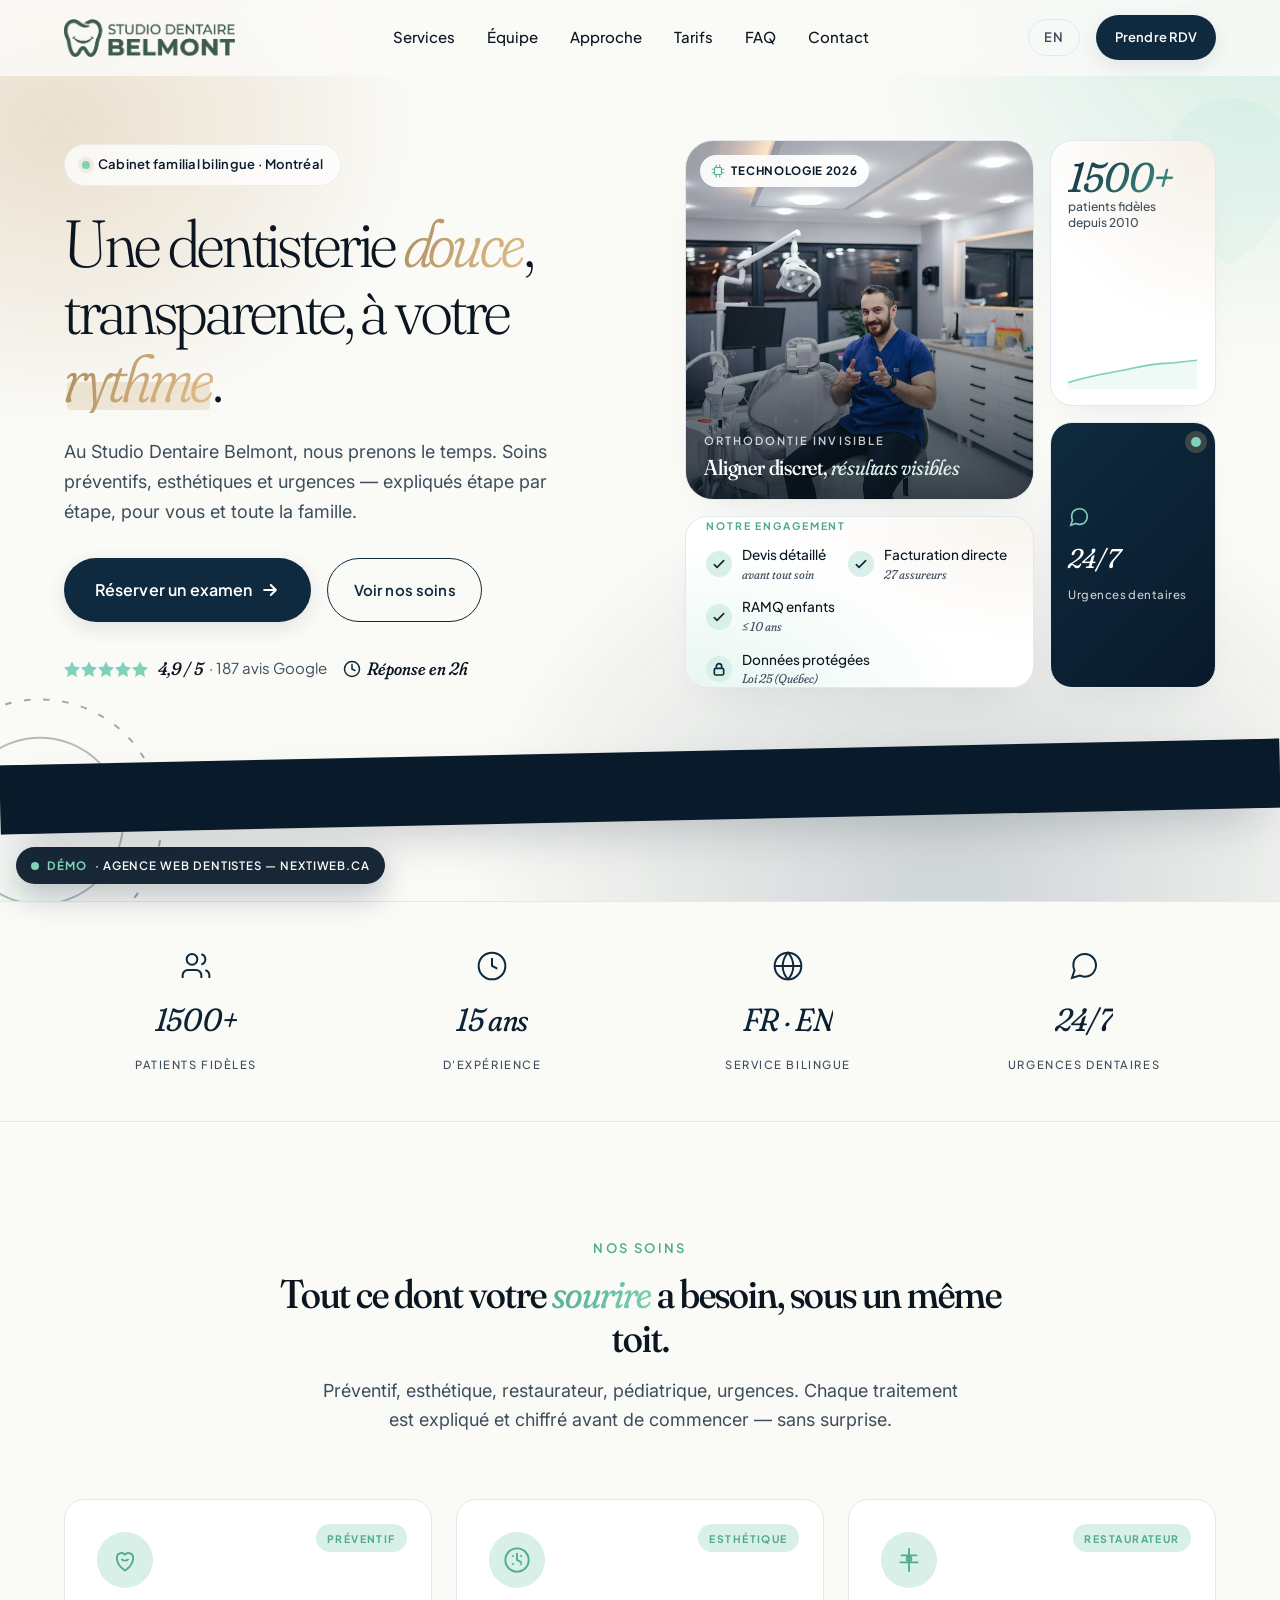
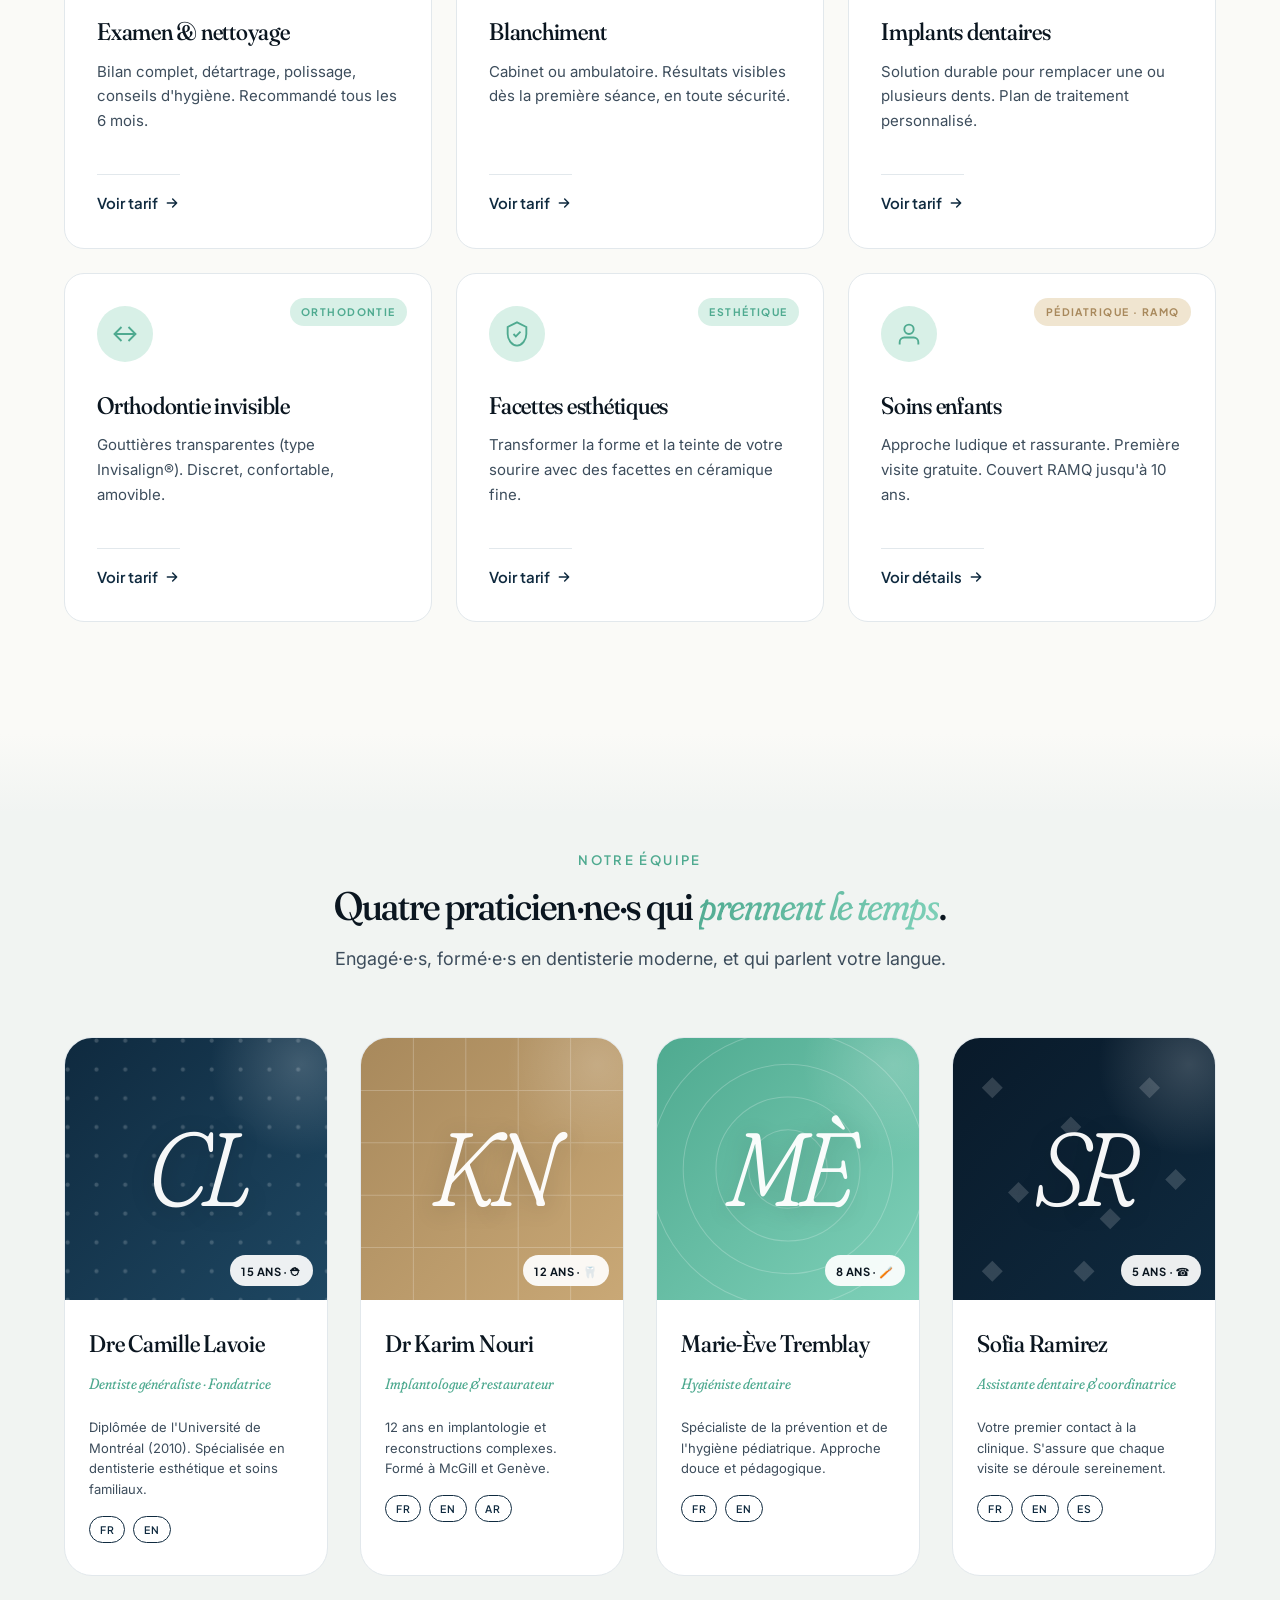
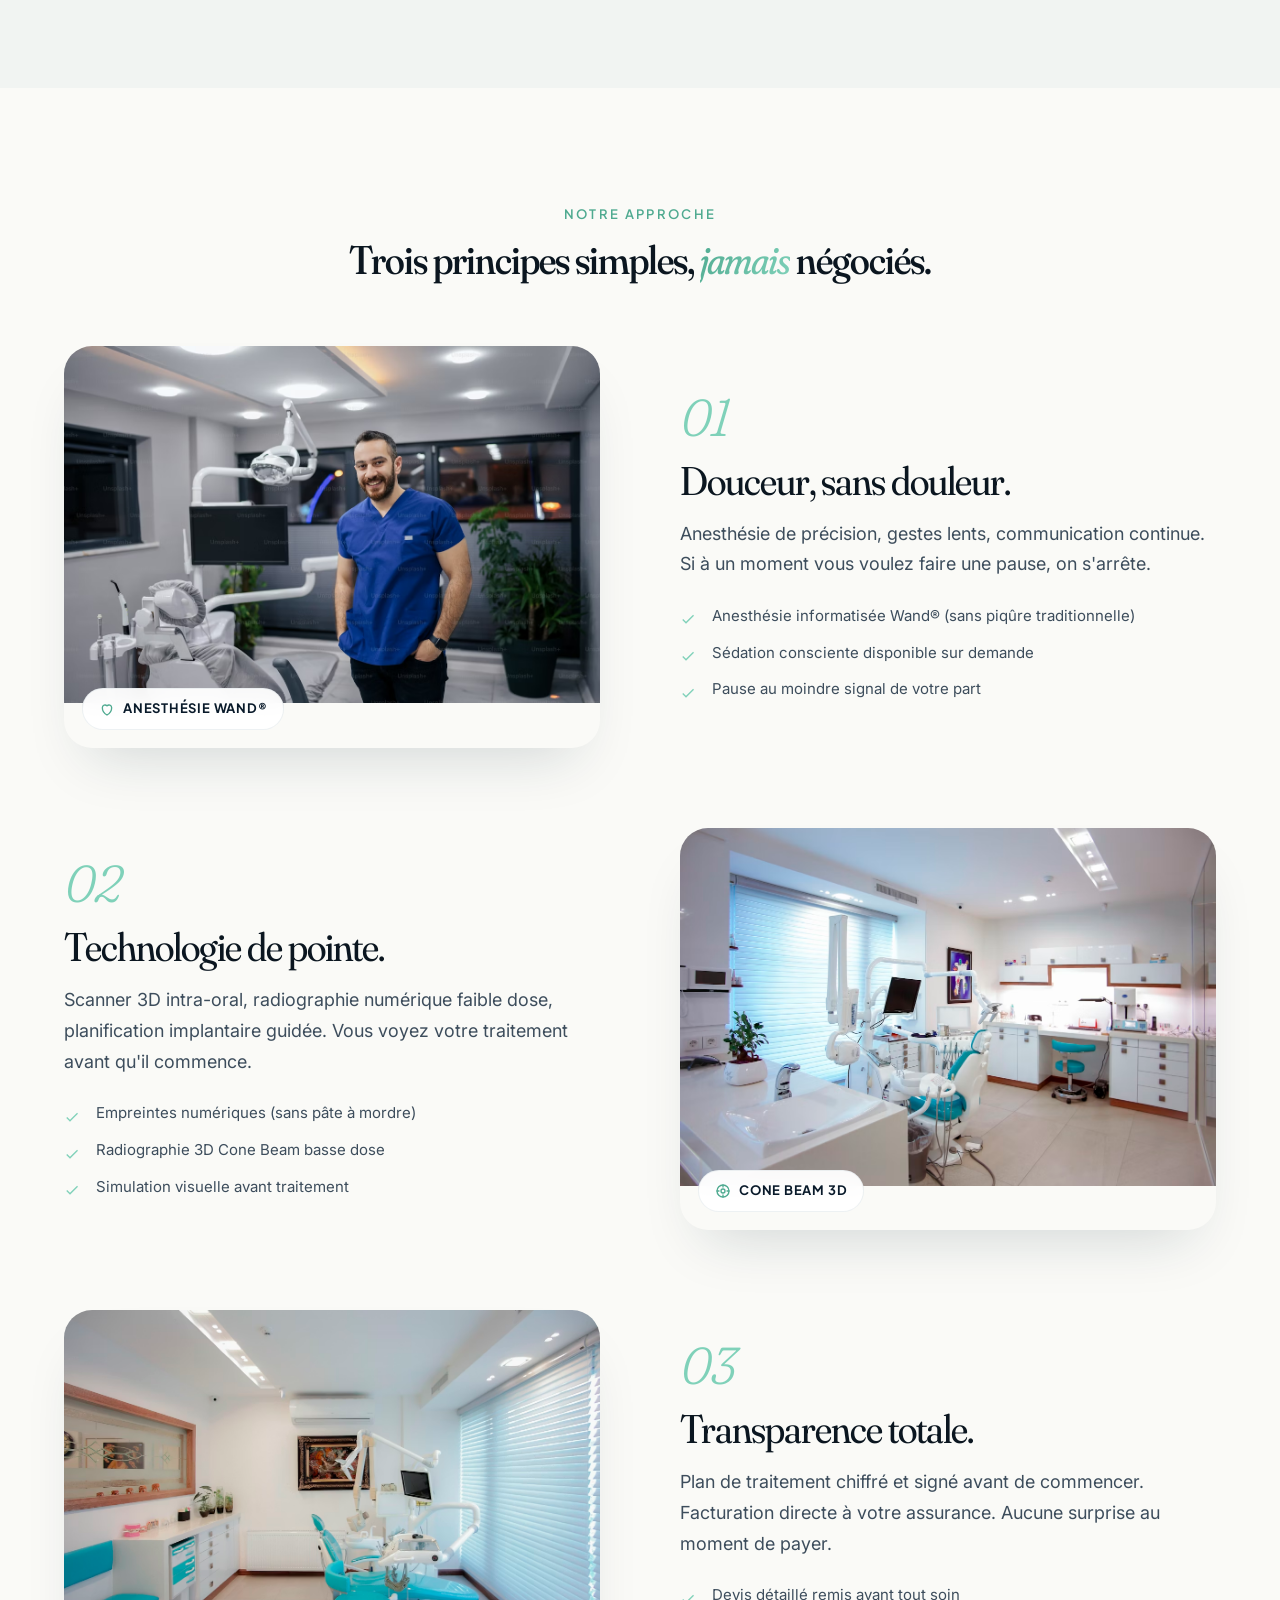
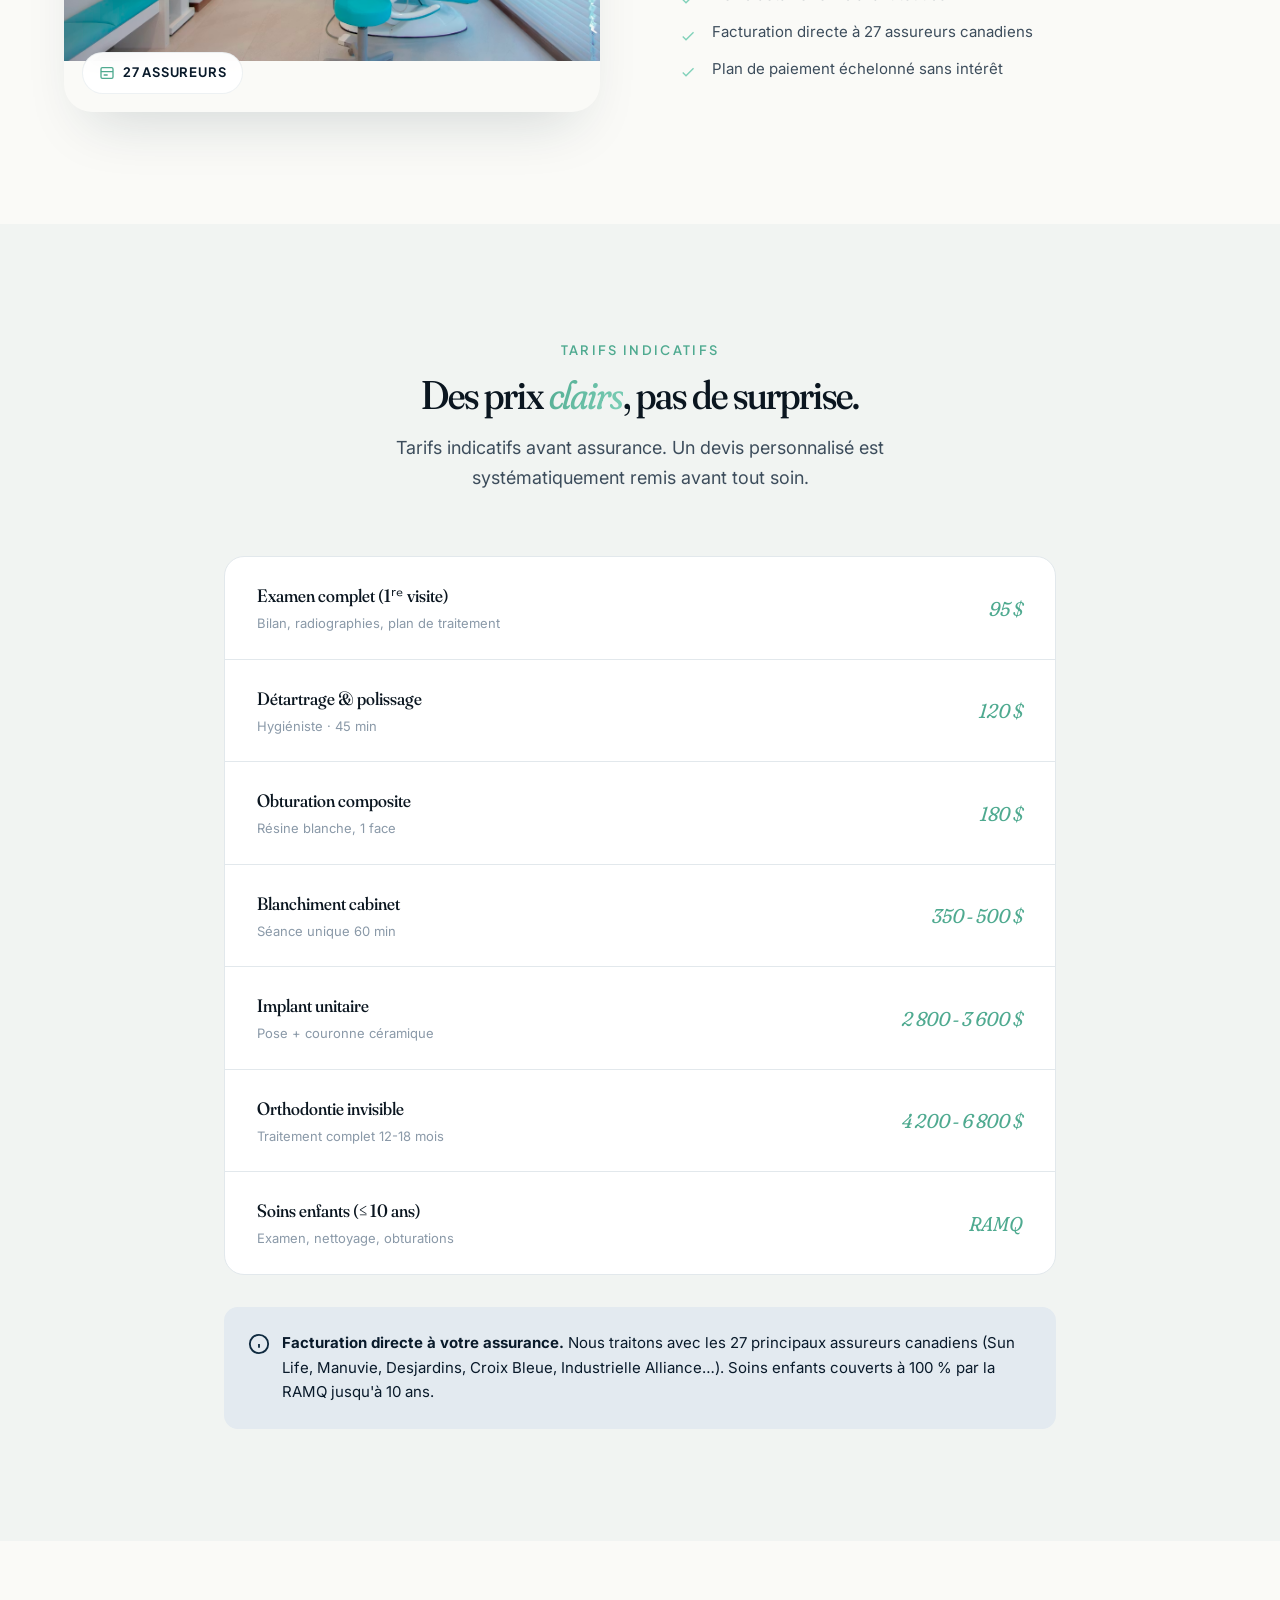
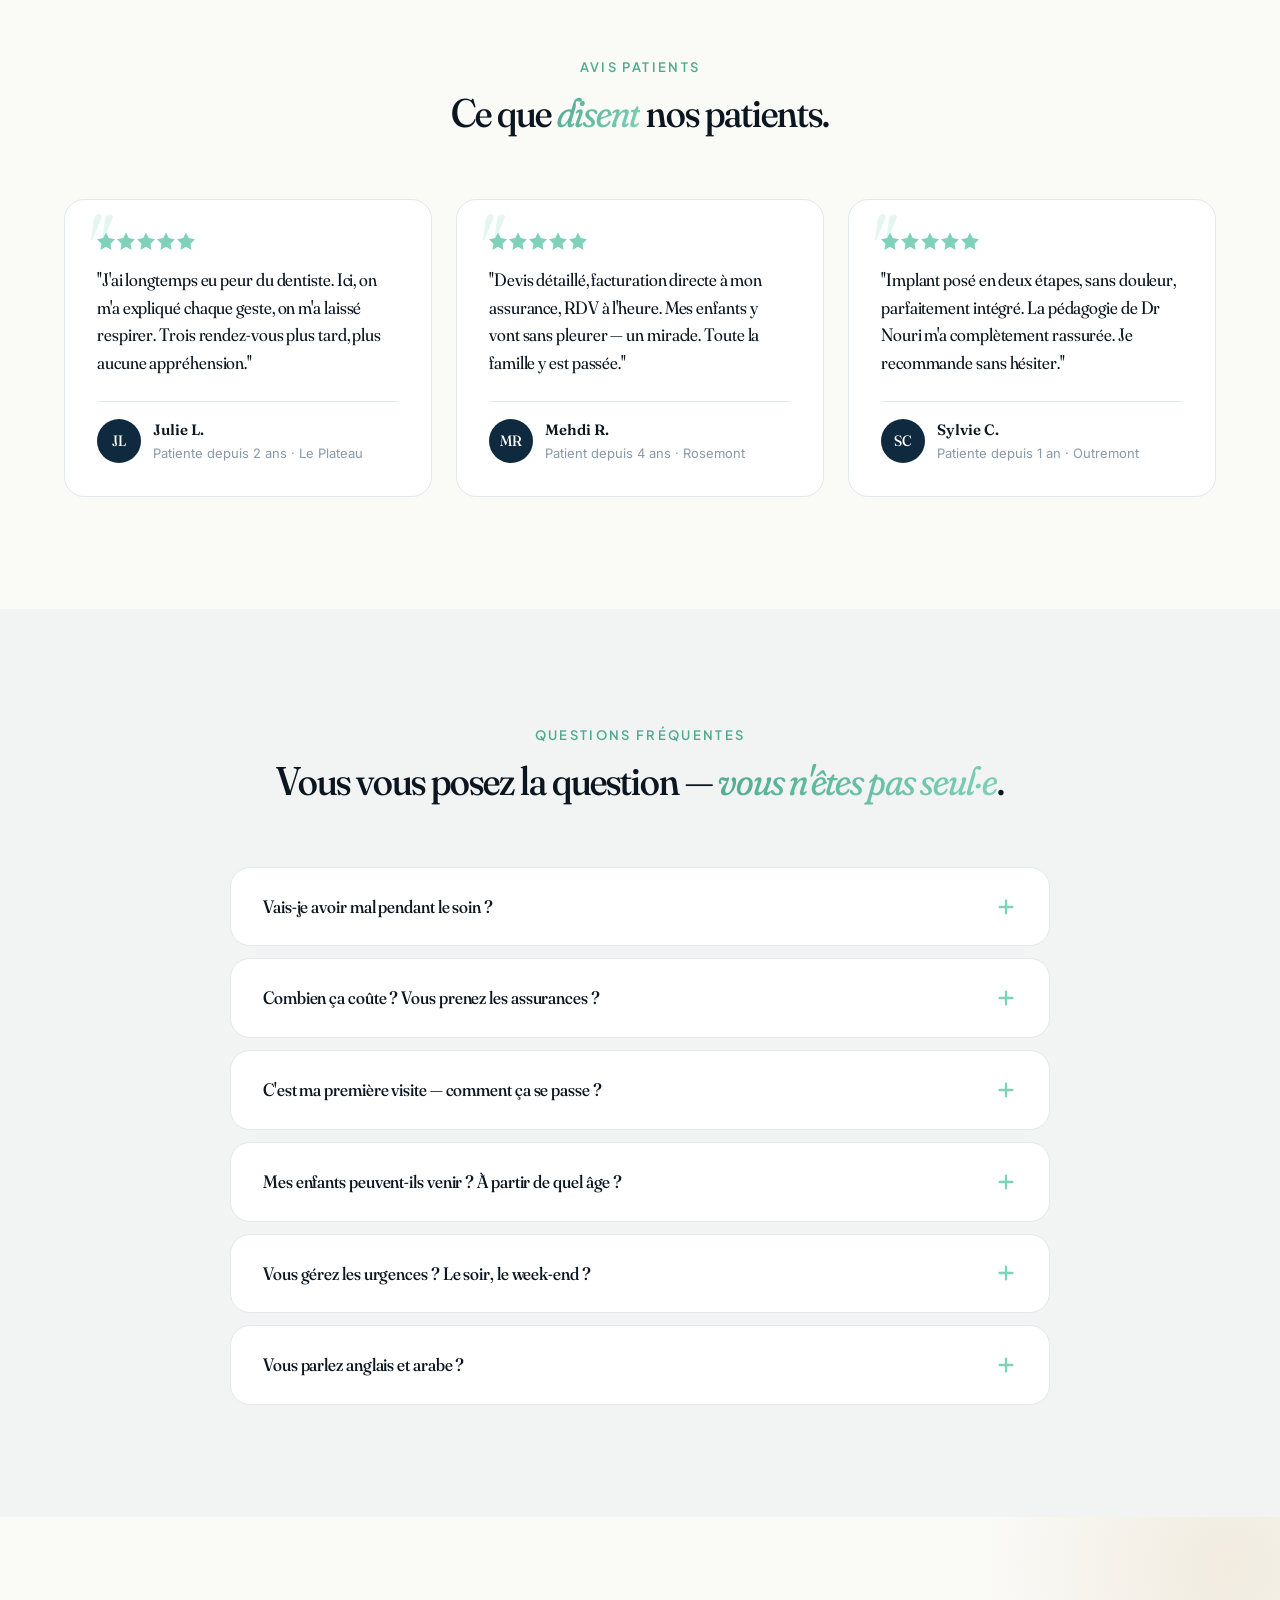
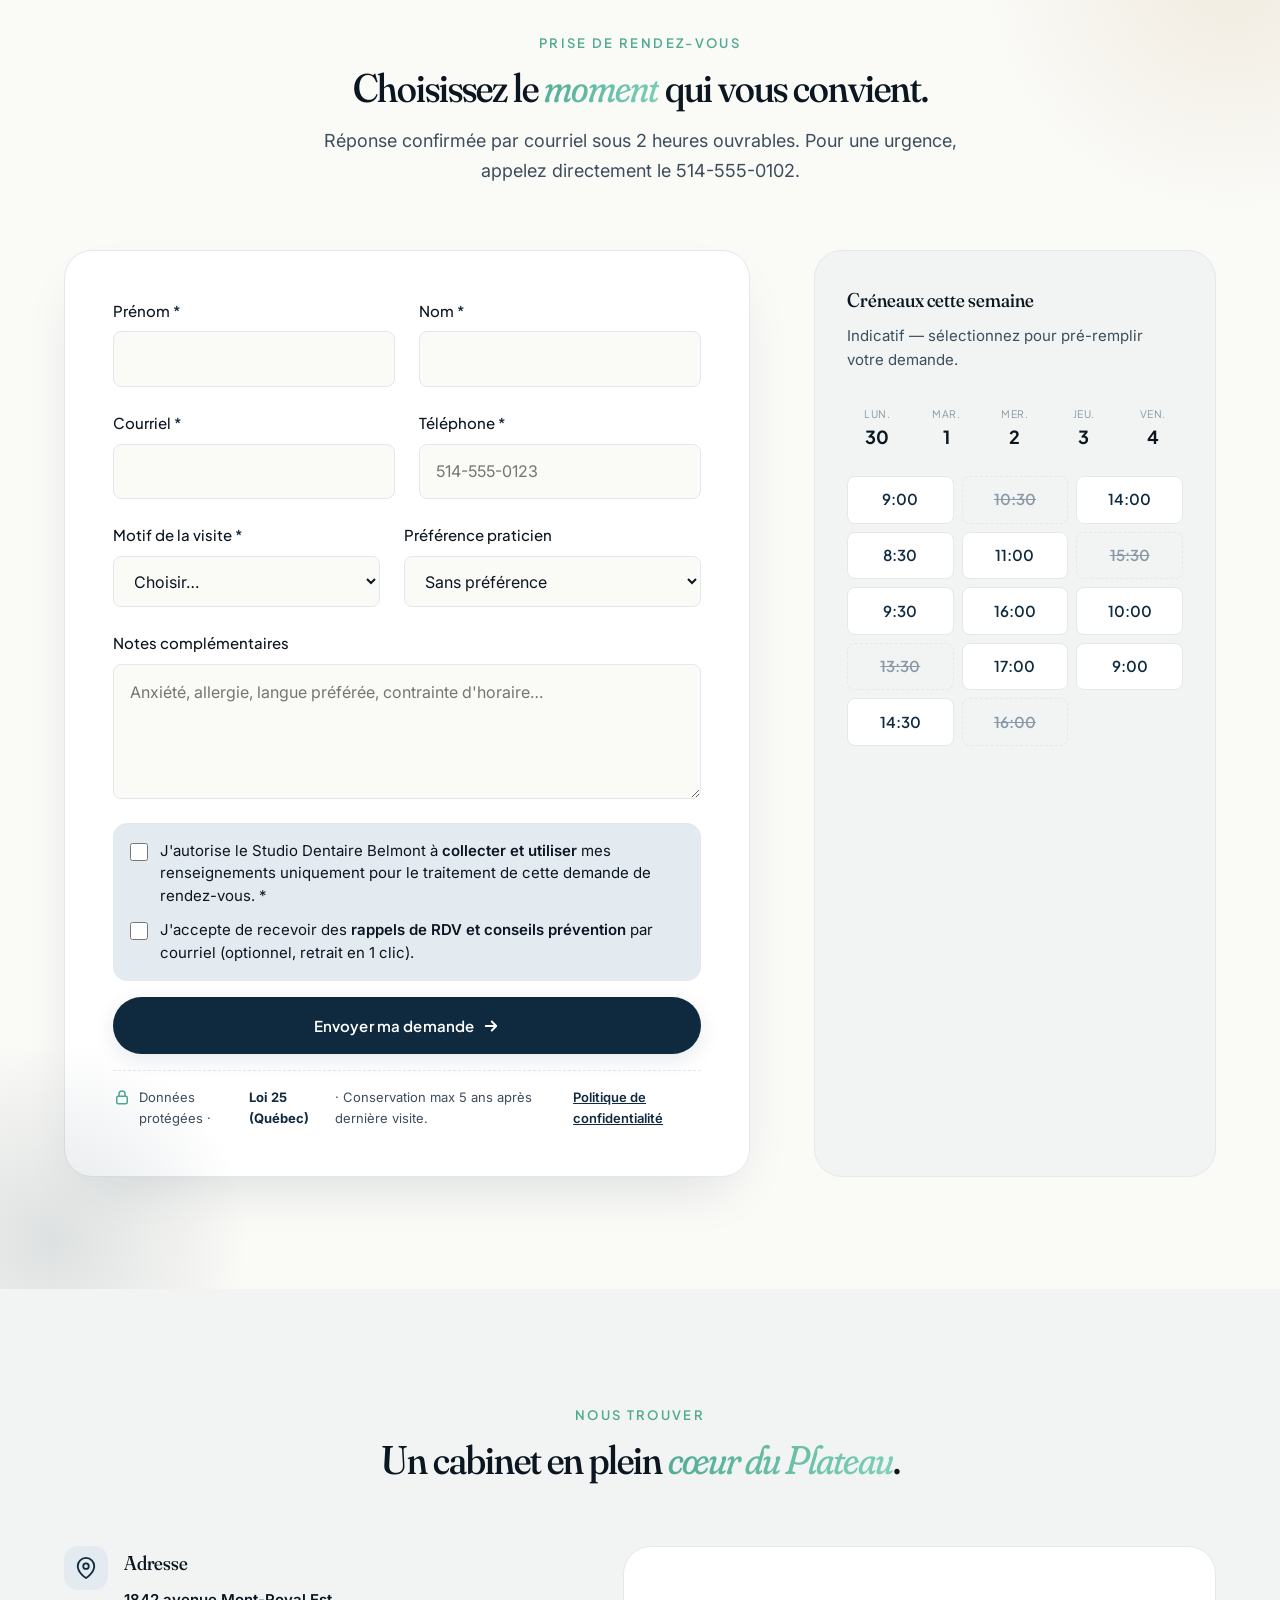
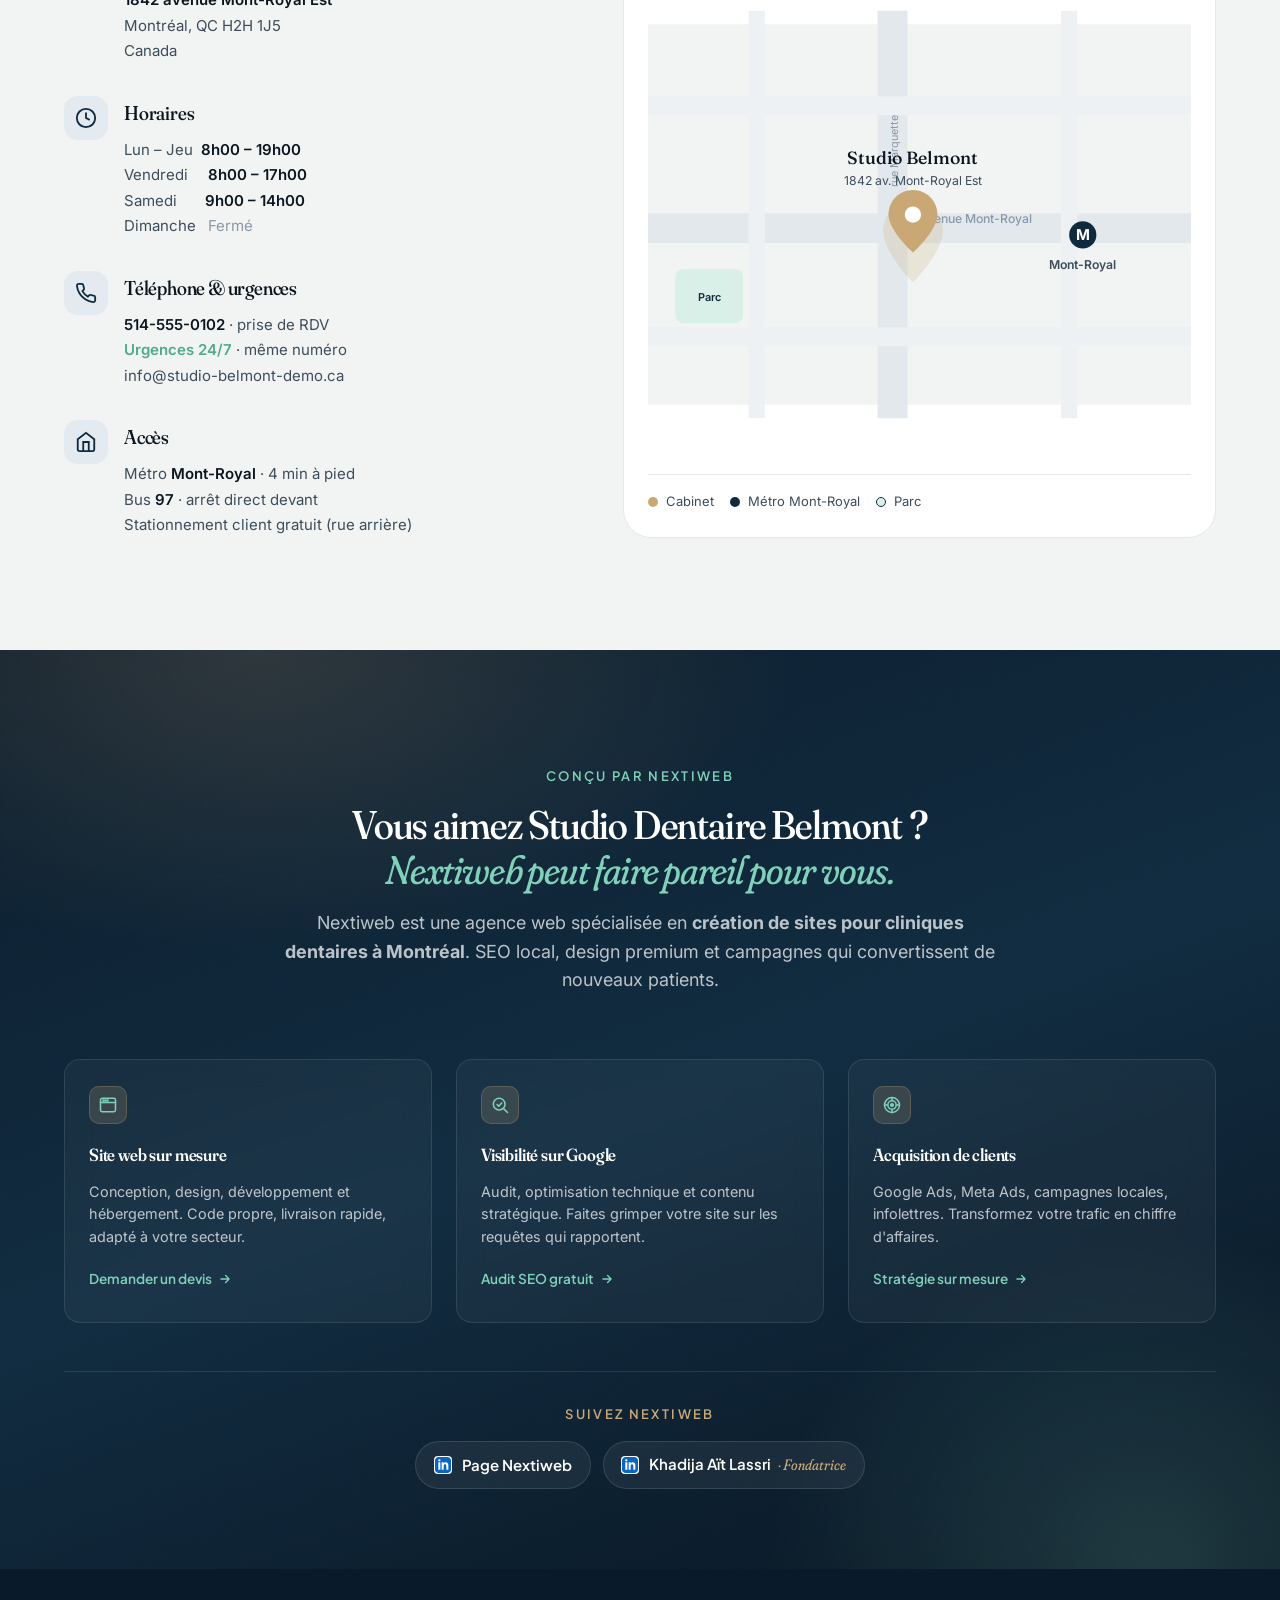
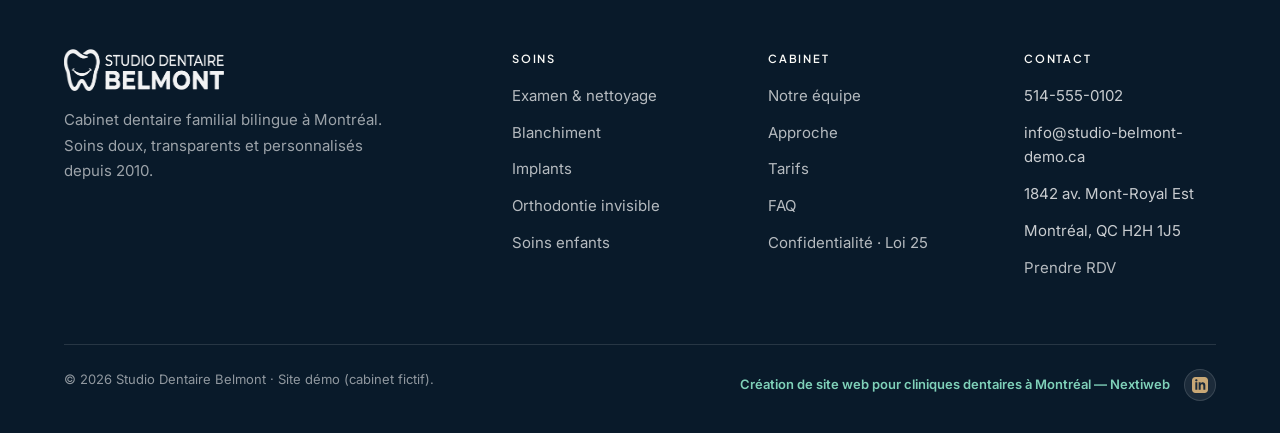
==== index.html @ a371ed95 "Perf + a11y : picture elements, href logo, width/height hero FR/EN - Toutes images AVIF converties e" ====
<!DOCTYPE html>
<html lang="fr-CA">
<head>
<meta charset="UTF-8">
<meta name="viewport" content="width=device-width, initial-scale=1.0">
<meta name="theme-color" content="#0F2A3F">
<title>Studio Dentaire Belmont — Démo Nextiweb · Agence web cliniques dentaires Montréal</title>
<meta name="description" content="Site démo conçu par Nextiweb, agence web spécialisée en création de sites pour cliniques dentaires à Montréal. Design premium, SEO local, prise de RDV en ligne.">
<meta name="keywords" content="dentiste Montréal, clinique dentaire bilingue, blanchiment dentaire, implants, orthodontie invisible, urgences dentaires, dentiste familial, cabinet dentaire Plateau">
<meta name="author" content="Studio Dentaire Belmont">
<meta name="robots" content="index, follow">

<!-- Hreflang -->
<link rel="alternate" hreflang="fr-CA" href="https://soins-services.nextiwebstudio.ca/">
<link rel="alternate" hreflang="en-CA" href="https://soins-services.nextiwebstudio.ca/index.en.html">
<link rel="alternate" hreflang="x-default" href="https://soins-services.nextiwebstudio.ca/">
<link rel="canonical" href="https://soins-services.nextiwebstudio.ca/">

<!-- Open Graph -->
<meta property="og:type" content="website">
<meta property="og:locale" content="fr_CA">
<meta property="og:locale:alternate" content="en_CA">
<meta property="og:site_name" content="Studio Dentaire Belmont">
<meta property="og:title" content="Studio Dentaire Belmont — Démo Nextiweb · Agence web cliniques dentaires Montréal">
<meta property="og:description" content="Site démo conçu par Nextiweb, agence web spécialisée en création de sites pour cliniques dentaires à Montréal. Design premium, SEO local, prise de RDV en ligne.">
<meta property="og:url" content="https://soins-services.nextiwebstudio.ca/">
<meta property="og:image" content="https://soins-services.nextiwebstudio.ca/images/optimized/demo-nextiweb-agence-web-cliniques-dentaires-montreal.jpg">
<meta property="og:image:width" content="1200">
<meta property="og:image:height" content="630">
<meta property="og:image:alt" content="Logo Studio Dentaire Belmont — Cabinet dentaire familial · Montréal">

<!-- Twitter -->
<meta name="twitter:card" content="summary_large_image">
<meta name="twitter:title" content="Studio Dentaire Belmont — Cabinet dentaire à Montréal">
<meta name="twitter:description" content="Soins dentaires doux, transparents, personnalisés. Bilingue FR/EN.">
<meta name="twitter:image" content="https://soins-services.nextiwebstudio.ca/images/optimized/demo-nextiweb-agence-web-cliniques-dentaires-montreal.jpg">

<!-- Favicons -->
<link rel="icon" href="favicon.ico" sizes="any">
<link rel="icon" href="images/optimized/logo-icon.png" type="image/png">
<link rel="apple-touch-icon" href="images/optimized/apple-touch-icon.png">

<!-- Fonts — chargement asynchrone (non render-blocking) + Fraunces allégé (axe SOFT retiré) -->
<link rel="preconnect" href="https://fonts.googleapis.com">
<link rel="preconnect" href="https://fonts.gstatic.com" crossorigin>
<link rel="preload" as="style" href="https://fonts.googleapis.com/css2?family=Fraunces:ital,opsz,wght@0,9..144,300..700;1,9..144,300..700&family=Inter:wght@400;500;600;700&family=Plus+Jakarta+Sans:wght@500;600;700&display=swap" onload="this.onload=null;this.rel='stylesheet'">
<noscript><link rel="stylesheet" href="https://fonts.googleapis.com/css2?family=Fraunces:ital,opsz,wght@0,9..144,300..700;1,9..144,300..700&family=Inter:wght@400;500;600;700&family=Plus+Jakarta+Sans:wght@500;600;700&display=swap"></noscript>

<!-- Preload hero -->
<link rel="preload" as="image" href="images/demo-nextiweb-site-clinique-dentaire-montreal-orthodontie.avif" type="image/avif" fetchpriority="high">

<link rel="stylesheet" href="css/styles.css?v=2026clinical">

<!-- Schema.org Dentist -->
<script type="application/ld+json">
{
  "@context": "https://schema.org",
  "@type": "Dentist",
  "@id": "https://soins-services.nextiwebstudio.ca/#dentist",
  "name": "Studio Dentaire Belmont",
  "alternateName": "Belmont Dental Studio",
  "description": "Cabinet dentaire familial bilingue à Montréal. Soins doux, transparents et personnalisés.",
  "url": "https://soins-services.nextiwebstudio.ca/",
  "logo": "https://soins-services.nextiwebstudio.ca/images/optimized/logo-square.png",
  "image": "https://soins-services.nextiwebstudio.ca/images/optimized/demo-nextiweb-agence-web-cliniques-dentaires-montreal.jpg",
  "telephone": "+1-514-555-0102",
  "email": "info@studio-belmont-demo.ca",
  "priceRange": "$$",
  "address": {
    "@type": "PostalAddress",
    "streetAddress": "1842 avenue Mont-Royal Est",
    "addressLocality": "Montréal",
    "addressRegion": "QC",
    "postalCode": "H2H 1J5",
    "addressCountry": "CA"
  },
  "geo": {
    "@type": "GeoCoordinates",
    "latitude": 45.5380,
    "longitude": -73.5742
  },
  "openingHoursSpecification": [
    { "@type": "OpeningHoursSpecification", "dayOfWeek": ["Monday","Tuesday","Wednesday","Thursday"], "opens": "08:00", "closes": "19:00" },
    { "@type": "OpeningHoursSpecification", "dayOfWeek": "Friday", "opens": "08:00", "closes": "17:00" },
    { "@type": "OpeningHoursSpecification", "dayOfWeek": "Saturday", "opens": "09:00", "closes": "14:00" }
  ],
  "availableLanguage": ["French", "English", "Arabic", "Spanish"],
  "medicalSpecialty": ["GeneralDentistry", "CosmeticDentistry", "PediatricDentistry", "Orthodontic"],
  "areaServed": { "@type": "City", "name": "Montréal" },
  "aggregateRating": {
    "@type": "AggregateRating",
    "ratingValue": "4.9",
    "reviewCount": "187"
  },
  "creator": {
    "@type": "ProfessionalService",
    "name": "NEXTIWEB",
    "description": "Agence web spécialisée en création de sites pour cliniques dentaires à Montréal — SEO local, design premium, prise de RDV en ligne.",
    "url": "https://nextiweb.ca/cliniques-dentaires.html"
  }
}
</script>
</head>

<body>

<a class="skip-link" href="#main">Aller au contenu</a>

<!-- ============ HEADER ============ -->
<header class="header" id="site-header">
  <div class="container header__inner">
    <a class="header__brand" href="/" aria-label="Accueil — Studio Dentaire Belmont">
      <img src="images/optimized/logo-horizontal.png" alt="Studio Dentaire Belmont — Site démo Nextiweb, agence web pour cliniques dentaires à Montréal" width="200" height="55">
    </a>

    <nav class="header__nav" aria-label="Navigation principale">
      <a href="#services">Services</a>
      <a href="#equipe">Équipe</a>
      <a href="#approche">Approche</a>
      <a href="#tarifs">Tarifs</a>
      <a href="#faq">FAQ</a>
      <a href="#contact">Contact</a>
    </nav>

    <div class="header__actions">
      <a class="lang-switch" href="index.en.html" hreflang="en" aria-label="Switch to English">EN</a>
      <a class="btn btn--primary" href="#rdv">Prendre RDV</a>
      <button class="header__menu-btn" id="menu-btn" aria-label="Ouvrir le menu" aria-expanded="false" aria-controls="mobile-nav">
        <span></span><span></span><span></span>
      </button>
    </div>
  </div>

  <nav class="mobile-nav" id="mobile-nav" aria-label="Menu mobile">
    <a href="#services">Services</a>
    <a href="#equipe">Équipe</a>
    <a href="#approche">Approche</a>
    <a href="#tarifs">Tarifs</a>
    <a href="#faq">FAQ</a>
    <a href="#contact">Contact</a>
    <a href="#rdv" class="btn btn--primary" style="margin-top:1rem;justify-content:center;">Prendre RDV</a>
  </nav>
</header>

<main id="main">

<!-- ============ HERO (v2 — bento 2026) ============ -->
<section class="hero hero--v2" aria-label="Présentation">
  <div class="hero__bg" aria-hidden="true">
    <div class="hero__mesh"></div>
    <svg class="hero__deco hero__deco--1" viewBox="0 0 100 100" fill="none">
      <path d="M50 12 C30 12 18 28 22 50 C25 65 35 78 50 88 C65 78 75 65 78 50 C82 28 70 12 50 12 Z" fill="currentColor" opacity="0.08"/>
    </svg>
    <svg class="hero__deco hero__deco--2" viewBox="0 0 100 100" fill="none">
      <circle cx="50" cy="50" r="38" stroke="currentColor" stroke-width="0.6" stroke-dasharray="2 4" opacity="0.4"/>
      <circle cx="50" cy="50" r="26" stroke="currentColor" stroke-width="0.6" opacity="0.3"/>
    </svg>
  </div>

  <div class="container hero__inner">
    <div class="hero__copy">
      <span class="hero__badge">
        <span class="hero__badge-dot"></span>
        Cabinet familial bilingue · Montréal
      </span>
      <h1 class="hero__title">
        Une dentisterie <span class="accent">douce</span>,<br>
        transparente, à votre&nbsp;<span class="accent accent--underline">rythme</span>.
      </h1>
      <p class="hero__subtitle">
        Au Studio Dentaire Belmont, nous prenons le temps.
        Soins préventifs, esthétiques et urgences&nbsp;— expliqués étape par étape, pour vous et toute la famille.
      </p>
      <div class="hero__ctas">
        <a class="btn btn--primary btn--lg" href="#rdv">
          Réserver un examen
          <svg viewBox="0 0 24 24" fill="none" stroke="currentColor" stroke-width="2.5"><path d="M5 12h14M13 6l6 6-6 6" stroke-linecap="round" stroke-linejoin="round"/></svg>
        </a>
        <a class="btn btn--ghost" href="#services">Voir nos soins</a>
      </div>

      <div class="hero__quick">
        <div class="quick">
          <div class="quick__stars" aria-label="4,9 sur 5">
            <svg viewBox="0 0 24 24" fill="currentColor"><path d="M12 .587l3.668 7.568L24 9.75l-6 5.851 1.416 8.264L12 19.771l-7.416 4.094L6 15.601 0 9.75l8.332-1.595z"/></svg>
            <svg viewBox="0 0 24 24" fill="currentColor"><path d="M12 .587l3.668 7.568L24 9.75l-6 5.851 1.416 8.264L12 19.771l-7.416 4.094L6 15.601 0 9.75l8.332-1.595z"/></svg>
            <svg viewBox="0 0 24 24" fill="currentColor"><path d="M12 .587l3.668 7.568L24 9.75l-6 5.851 1.416 8.264L12 19.771l-7.416 4.094L6 15.601 0 9.75l8.332-1.595z"/></svg>
            <svg viewBox="0 0 24 24" fill="currentColor"><path d="M12 .587l3.668 7.568L24 9.75l-6 5.851 1.416 8.264L12 19.771l-7.416 4.094L6 15.601 0 9.75l8.332-1.595z"/></svg>
            <svg viewBox="0 0 24 24" fill="currentColor"><path d="M12 .587l3.668 7.568L24 9.75l-6 5.851 1.416 8.264L12 19.771l-7.416 4.094L6 15.601 0 9.75l8.332-1.595z"/></svg>
          </div>
          <strong>4,9 / 5</strong>
          <span>· 187 avis Google</span>
        </div>
        <div class="quick quick--alt">
          <svg viewBox="0 0 24 24" fill="none" stroke="currentColor" stroke-width="2"><circle cx="12" cy="12" r="10"/><path d="M12 6v6l4 2" stroke-linecap="round"/></svg>
          <strong>Réponse en 2h</strong>
        </div>
      </div>
    </div>

    <div class="hero__bento" aria-hidden="false">
      <!-- Carte principale : macro Invisalign -->
      <div class="bento bento--main">
        <picture>
          <source srcset="images/demo-nextiweb-site-clinique-dentaire-montreal-orthodontie.avif" type="image/avif">
          <img src="images/optimized/outil.jpg"
               alt="Orthodontie invisible clinique dentaire Montréal — démo site web par Nextiweb, agence web pour dentistes"
               loading="eager" fetchpriority="high"
               width="800" height="800">
        </picture>
        <div class="bento__shade"></div>
        <div class="bento__chip">
          <svg viewBox="0 0 24 24" fill="none" stroke="currentColor" stroke-width="2" stroke-linecap="round" stroke-linejoin="round"><rect x="6" y="6" width="12" height="12" rx="1.5"/><path d="M9 2v2M15 2v2M9 20v2M15 20v2M2 9h2M2 15h2M20 9h2M20 15h2"/></svg>
          Technologie 2026
        </div>
        <div class="bento__caption">
          <span class="bento__caption-eyebrow">Orthodontie invisible</span>
          <span class="bento__caption-title">Aligner discret, <em>résultats visibles</em></span>
        </div>
      </div>

      <!-- Carte stat -->
      <div class="bento bento--stat">
        <span class="bento__num" data-count="1500">1500+</span>
        <span class="bento__label">patients fidèles<br>depuis 2010</span>
        <svg class="bento__spark" viewBox="0 0 100 40" fill="none" preserveAspectRatio="none">
          <path d="M0 32 Q15 25 25 22 T50 14 T75 8 T100 4" stroke="currentColor" stroke-width="2" stroke-linecap="round" fill="none"/>
          <path d="M0 32 Q15 25 25 22 T50 14 T75 8 T100 4 L100 40 L0 40 Z" fill="currentColor" opacity="0.12"/>
        </svg>
      </div>

      <!-- Carte glass urgence -->
      <div class="bento bento--glass">
        <div class="bento__pulse" aria-hidden="true"></div>
        <svg viewBox="0 0 24 24" fill="none" stroke="currentColor" stroke-width="1.8"><path d="M21 11.5a8.38 8.38 0 0 1-.9 3.8 8.5 8.5 0 0 1-7.6 4.7 8.38 8.38 0 0 1-3.8-.9L3 21l1.9-5.7a8.38 8.38 0 0 1-.9-3.8 8.5 8.5 0 0 1 4.7-7.6 8.38 8.38 0 0 1 3.8-.9h.5a8.48 8.48 0 0 1 8 8v.5z"/></svg>
        <strong>24/7</strong>
        <span>Urgences dentaires</span>
      </div>

      <!-- Carte promesse — 3 engagements clés -->
      <div class="bento bento--mini bento--promise">
        <span class="promise__eyebrow">Notre engagement</span>
        <ul class="promise-list">
          <li class="promise-item">
            <svg viewBox="0 0 24 24" fill="none" stroke="currentColor" stroke-width="2.5" aria-hidden="true"><path d="M5 13l4 4L19 7" stroke-linecap="round" stroke-linejoin="round"/></svg>
            <span>Devis détaillé <em>avant tout soin</em></span>
          </li>
          <li class="promise-item">
            <svg viewBox="0 0 24 24" fill="none" stroke="currentColor" stroke-width="2.5" aria-hidden="true"><path d="M5 13l4 4L19 7" stroke-linecap="round" stroke-linejoin="round"/></svg>
            <span>Facturation directe <em>27 assureurs</em></span>
          </li>
          <li class="promise-item">
            <svg viewBox="0 0 24 24" fill="none" stroke="currentColor" stroke-width="2.5" aria-hidden="true"><path d="M5 13l4 4L19 7" stroke-linecap="round" stroke-linejoin="round"/></svg>
            <span>RAMQ enfants <em>≤ 10 ans</em></span>
          </li>
          <li class="promise-item">
            <svg viewBox="0 0 24 24" fill="none" stroke="currentColor" stroke-width="2.5" aria-hidden="true"><rect x="5" y="11" width="14" height="10" rx="2"/><path d="M8 11V8a4 4 0 0 1 8 0v3"/></svg>
            <span>Données protégées <em>Loi 25 (Québec)</em></span>
          </li>
        </ul>
      </div>
    </div>
  </div>

  <!-- Marquee de valeurs en bas du hero -->
  <div class="hero__marquee" aria-hidden="true">
    <div class="marquee__track">
      <span>Sans douleur</span><span class="marquee__dot">●</span>
      <span>Devis avant soin</span><span class="marquee__dot">●</span>
      <span>Scanner 3D Cone Beam</span><span class="marquee__dot">●</span>
      <span>Anesthésie Wand®</span><span class="marquee__dot">●</span>
      <span>Facturation directe</span><span class="marquee__dot">●</span>
      <span>RAMQ enfants ≤ 10 ans</span><span class="marquee__dot">●</span>
      <span>Bilingue FR · EN · AR · ES</span><span class="marquee__dot">●</span>
      <!-- duplication pour boucle infinie -->
      <span>Sans douleur</span><span class="marquee__dot">●</span>
      <span>Devis avant soin</span><span class="marquee__dot">●</span>
      <span>Scanner 3D Cone Beam</span><span class="marquee__dot">●</span>
      <span>Anesthésie Wand®</span><span class="marquee__dot">●</span>
      <span>Facturation directe</span><span class="marquee__dot">●</span>
      <span>RAMQ enfants ≤ 10 ans</span><span class="marquee__dot">●</span>
      <span>Bilingue FR · EN · AR · ES</span><span class="marquee__dot">●</span>
    </div>
  </div>
</section>

<!-- ============ TRUST STRIP ============ -->
<section class="trust" aria-label="Indicateurs de confiance">
  <div class="container">
    <div class="trust__grid">
      <div class="trust__item">
        <svg class="trust__icon" viewBox="0 0 24 24" fill="none" stroke="currentColor" stroke-width="1.8"><path d="M16 21v-2a4 4 0 0 0-4-4H6a4 4 0 0 0-4 4v2"/><circle cx="9" cy="7" r="4"/><path d="M22 21v-2a4 4 0 0 0-3-3.87M16 3.13a4 4 0 0 1 0 7.75"/></svg>
        <div class="trust__value">1500+</div>
        <div class="trust__label">Patients fidèles</div>
      </div>
      <div class="trust__item">
        <svg class="trust__icon" viewBox="0 0 24 24" fill="none" stroke="currentColor" stroke-width="1.8"><circle cx="12" cy="12" r="10"/><path d="M12 6v6l4 2"/></svg>
        <div class="trust__value">15 ans</div>
        <div class="trust__label">D'expérience</div>
      </div>
      <div class="trust__item">
        <svg class="trust__icon" viewBox="0 0 24 24" fill="none" stroke="currentColor" stroke-width="1.8"><circle cx="12" cy="12" r="10"/><path d="M2 12h20M12 2a15.3 15.3 0 0 1 4 10 15.3 15.3 0 0 1-4 10 15.3 15.3 0 0 1-4-10 15.3 15.3 0 0 1 4-10z"/></svg>
        <div class="trust__value">FR · EN</div>
        <div class="trust__label">Service bilingue</div>
      </div>
      <div class="trust__item">
        <svg class="trust__icon" viewBox="0 0 24 24" fill="none" stroke="currentColor" stroke-width="1.8"><path d="M21 11.5a8.38 8.38 0 0 1-.9 3.8 8.5 8.5 0 0 1-7.6 4.7 8.38 8.38 0 0 1-3.8-.9L3 21l1.9-5.7a8.38 8.38 0 0 1-.9-3.8 8.5 8.5 0 0 1 4.7-7.6 8.38 8.38 0 0 1 3.8-.9h.5a8.48 8.48 0 0 1 8 8v.5z"/></svg>
        <div class="trust__value">24/7</div>
        <div class="trust__label">Urgences dentaires</div>
      </div>
    </div>
  </div>
</section>

<!-- ============ SERVICES ============ -->
<section class="services" id="services">
  <div class="container">
    <div class="section-head section-head--center">
      <span class="section-eyebrow">Nos soins</span>
      <h2 class="section-title">Tout ce dont votre <em>sourire</em> a besoin, sous un même toit.</h2>
      <p class="section-lede">Préventif, esthétique, restaurateur, pédiatrique, urgences. Chaque traitement est expliqué et chiffré avant de commencer — sans surprise.</p>
    </div>

    <div class="services__grid">

      <article class="service">
        <span class="service__category">Préventif</span>
        <div class="service__icon">
          <svg viewBox="0 0 24 24" fill="none" stroke="currentColor" stroke-width="1.6"><path d="M12 21s-7-4-7-11a4 4 0 0 1 7-2.65A4 4 0 0 1 19 10c0 7-7 11-7 11z"/><path d="M9 11c.5 1 1.5 1.5 3 1.5s2.5-.5 3-1.5"/></svg>
        </div>
        <h3 class="service__title">Examen &amp; nettoyage</h3>
        <p class="service__desc">Bilan complet, détartrage, polissage, conseils d'hygiène. Recommandé tous les 6 mois.</p>
        <a class="service__link" href="#tarifs">Voir tarif <svg viewBox="0 0 24 24" fill="none" stroke="currentColor" stroke-width="2.2"><path d="M5 12h14M13 6l6 6-6 6" stroke-linecap="round" stroke-linejoin="round"/></svg></a>
      </article>

      <article class="service">
        <span class="service__category">Esthétique</span>
        <div class="service__icon">
          <svg viewBox="0 0 24 24" fill="none" stroke="currentColor" stroke-width="1.6"><circle cx="12" cy="12" r="10"/><path d="M12 6v6l4 2"/><path d="M8 8l1 1M16 8l-1 1M8 16l1-1M16 16l-1-1"/></svg>
        </div>
        <h3 class="service__title">Blanchiment</h3>
        <p class="service__desc">Cabinet ou ambulatoire. Résultats visibles dès la première séance, en toute sécurité.</p>
        <a class="service__link" href="#tarifs">Voir tarif <svg viewBox="0 0 24 24" fill="none" stroke="currentColor" stroke-width="2.2"><path d="M5 12h14M13 6l6 6-6 6" stroke-linecap="round" stroke-linejoin="round"/></svg></a>
      </article>

      <article class="service">
        <span class="service__category">Restaurateur</span>
        <div class="service__icon">
          <svg viewBox="0 0 24 24" fill="none" stroke="currentColor" stroke-width="1.6"><path d="M12 2v20M5 8h14M4 14h16"/><circle cx="12" cy="11" r="2"/></svg>
        </div>
        <h3 class="service__title">Implants dentaires</h3>
        <p class="service__desc">Solution durable pour remplacer une ou plusieurs dents. Plan de traitement personnalisé.</p>
        <a class="service__link" href="#tarifs">Voir tarif <svg viewBox="0 0 24 24" fill="none" stroke="currentColor" stroke-width="2.2"><path d="M5 12h14M13 6l6 6-6 6" stroke-linecap="round" stroke-linejoin="round"/></svg></a>
      </article>

      <article class="service">
        <span class="service__category">Orthodontie</span>
        <div class="service__icon">
          <svg viewBox="0 0 24 24" fill="none" stroke="currentColor" stroke-width="1.6"><path d="M3 12h18M9 6l-6 6 6 6M15 6l6 6-6 6"/></svg>
        </div>
        <h3 class="service__title">Orthodontie invisible</h3>
        <p class="service__desc">Gouttières transparentes (type Invisalign®). Discret, confortable, amovible.</p>
        <a class="service__link" href="#tarifs">Voir tarif <svg viewBox="0 0 24 24" fill="none" stroke="currentColor" stroke-width="2.2"><path d="M5 12h14M13 6l6 6-6 6" stroke-linecap="round" stroke-linejoin="round"/></svg></a>
      </article>

      <article class="service">
        <span class="service__category">Esthétique</span>
        <div class="service__icon">
          <svg viewBox="0 0 24 24" fill="none" stroke="currentColor" stroke-width="1.6"><path d="M12 2l8 4v6c0 5-3.5 9.5-8 10-4.5-.5-8-5-8-10V6l8-4z"/><path d="M9 12l2 2 4-4"/></svg>
        </div>
        <h3 class="service__title">Facettes esthétiques</h3>
        <p class="service__desc">Transformer la forme et la teinte de votre sourire avec des facettes en céramique fine.</p>
        <a class="service__link" href="#tarifs">Voir tarif <svg viewBox="0 0 24 24" fill="none" stroke="currentColor" stroke-width="2.2"><path d="M5 12h14M13 6l6 6-6 6" stroke-linecap="round" stroke-linejoin="round"/></svg></a>
      </article>

      <article class="service">
        <span class="service__category service__category--ramq">Pédiatrique · RAMQ</span>
        <div class="service__icon">
          <svg viewBox="0 0 24 24" fill="none" stroke="currentColor" stroke-width="1.6"><circle cx="12" cy="8" r="4"/><path d="M4 21v-2a4 4 0 0 1 4-4h8a4 4 0 0 1 4 4v2"/></svg>
        </div>
        <h3 class="service__title">Soins enfants</h3>
        <p class="service__desc">Approche ludique et rassurante. Première visite gratuite. Couvert RAMQ jusqu'à 10 ans.</p>
        <a class="service__link" href="#tarifs">Voir détails <svg viewBox="0 0 24 24" fill="none" stroke="currentColor" stroke-width="2.2"><path d="M5 12h14M13 6l6 6-6 6" stroke-linecap="round" stroke-linejoin="round"/></svg></a>
      </article>

    </div>
  </div>
</section>

<!-- ============ ÉQUIPE (v2 — cartes monogramme, sans visages) ============ -->
<section class="team team--v2" id="equipe">
  <div class="container">
    <div class="section-head section-head--center">
      <span class="section-eyebrow">Notre équipe</span>
      <h2 class="section-title">Quatre praticien·ne·s qui <em>prennent le temps</em>.</h2>
      <p class="section-lede">Engagé·e·s, formé·e·s en dentisterie moderne, et qui parlent votre langue.</p>
    </div>

    <div class="team__grid">

      <article class="member member--v2" style="--mc1:#0F2A3F;--mc2:#1E4762;">
        <div class="member__avatar">
          <svg class="member__pattern" viewBox="0 0 200 200" aria-hidden="true">
            <defs>
              <pattern id="dotsCL" x="0" y="0" width="22" height="22" patternUnits="userSpaceOnUse">
                <circle cx="2" cy="2" r="1.6" fill="#FFFFFF"/>
              </pattern>
            </defs>
            <rect width="200" height="200" fill="url(#dotsCL)" opacity="0.18"/>
          </svg>
          <span class="member__monogram" aria-hidden="true">CL</span>
          <span class="member__chip">15 ans · ⛑</span>
        </div>
        <div class="member__body">
          <h3 class="member__name">Dre Camille Lavoie</h3>
          <p class="member__role">Dentiste généraliste · Fondatrice</p>
          <p class="member__bio">Diplômée de l'Université de Montréal (2010). Spécialisée en dentisterie esthétique et soins familiaux.</p>
          <div class="member__lang"><span>FR</span><span>EN</span></div>
        </div>
      </article>

      <article class="member member--v2" style="--mc1:#A8895C;--mc2:#C9A876;">
        <div class="member__avatar">
          <svg class="member__pattern" viewBox="0 0 200 200" aria-hidden="true">
            <g stroke="#FFFFFF" stroke-width="0.8" fill="none" opacity="0.22">
              <path d="M0 40 L200 40"/><path d="M0 80 L200 80"/><path d="M0 120 L200 120"/><path d="M0 160 L200 160"/>
              <path d="M40 0 L40 200"/><path d="M80 0 L80 200"/><path d="M120 0 L120 200"/><path d="M160 0 L160 200"/>
            </g>
          </svg>
          <span class="member__monogram" aria-hidden="true">KN</span>
          <span class="member__chip">12 ans · 🦷</span>
        </div>
        <div class="member__body">
          <h3 class="member__name">Dr Karim Nouri</h3>
          <p class="member__role">Implantologue &amp; restaurateur</p>
          <p class="member__bio">12 ans en implantologie et reconstructions complexes. Formé à McGill et Genève.</p>
          <div class="member__lang"><span>FR</span><span>EN</span><span>AR</span></div>
        </div>
      </article>

      <article class="member member--v2" style="--mc1:#4FAA90;--mc2:#7FD1B9;">
        <div class="member__avatar">
          <svg class="member__pattern" viewBox="0 0 200 200" aria-hidden="true">
            <g fill="none" stroke="#FFFFFF" stroke-width="0.8" opacity="0.22">
              <circle cx="100" cy="100" r="30"/>
              <circle cx="100" cy="100" r="55"/>
              <circle cx="100" cy="100" r="80"/>
              <circle cx="100" cy="100" r="105"/>
            </g>
          </svg>
          <span class="member__monogram" aria-hidden="true">MÈ</span>
          <span class="member__chip">8 ans · 🪥</span>
        </div>
        <div class="member__body">
          <h3 class="member__name">Marie-Ève Tremblay</h3>
          <p class="member__role">Hygiéniste dentaire</p>
          <p class="member__bio">Spécialiste de la prévention et de l'hygiène pédiatrique. Approche douce et pédagogique.</p>
          <div class="member__lang"><span>FR</span><span>EN</span></div>
        </div>
      </article>

      <article class="member member--v2" style="--mc1:#091A2A;--mc2:#0F2A3F;">
        <div class="member__avatar">
          <svg class="member__pattern" viewBox="0 0 200 200" aria-hidden="true">
            <g fill="#FFFFFF" opacity="0.16">
              <path d="M30 30 l8 8 -8 8 -8 -8z"/>
              <path d="M90 60 l8 8 -8 8 -8 -8z"/>
              <path d="M150 30 l8 8 -8 8 -8 -8z"/>
              <path d="M50 110 l8 8 -8 8 -8 -8z"/>
              <path d="M120 130 l8 8 -8 8 -8 -8z"/>
              <path d="M170 100 l8 8 -8 8 -8 -8z"/>
              <path d="M30 170 l8 8 -8 8 -8 -8z"/>
              <path d="M100 170 l8 8 -8 8 -8 -8z"/>
            </g>
          </svg>
          <span class="member__monogram" aria-hidden="true">SR</span>
          <span class="member__chip">5 ans · ☎</span>
        </div>
        <div class="member__body">
          <h3 class="member__name">Sofia Ramirez</h3>
          <p class="member__role">Assistante dentaire &amp; coordinatrice</p>
          <p class="member__bio">Votre premier contact à la clinique. S'assure que chaque visite se déroule sereinement.</p>
          <div class="member__lang"><span>FR</span><span>EN</span><span>ES</span></div>
        </div>
      </article>

    </div>
  </div>
</section>

<!-- ============ APPROCHE / 3 PILIERS ============ -->
<section class="approach" id="approche">
  <div class="container">
    <div class="section-head section-head--center">
      <span class="section-eyebrow">Notre approche</span>
      <h2 class="section-title">Trois principes simples, <em>jamais</em> négociés.</h2>
    </div>

    <div class="pillar">
      <div class="pillar__media">
        <picture>
          <source srcset="images/demo-nextiweb-agence-web-dentiste-montreal.avif" type="image/avif">
          <img src="images/optimized/outil.jpg"
               alt="Dentiste en intervention — démo création site web clinique dentaire Montréal par Nextiweb"
               width="1200" height="800" loading="lazy">
        </picture>
        <div class="pillar__media-tag">
          <svg viewBox="0 0 24 24" fill="none" stroke="currentColor" stroke-width="2"><path d="M12 21s-7-4-7-11a4 4 0 0 1 7-2.65A4 4 0 0 1 19 10c0 7-7 11-7 11z" stroke-linejoin="round"/></svg>
          Anesthésie Wand®
        </div>
      </div>
      <div class="pillar__content">
        <span class="pillar__num">01</span>
        <h3 class="pillar__title">Douceur, sans douleur.</h3>
        <p class="pillar__desc">Anesthésie de précision, gestes lents, communication continue. Si à un moment vous voulez faire une pause, on s'arrête.</p>
        <ul class="pillar__list">
          <li>Anesthésie informatisée Wand® (sans piqûre traditionnelle)</li>
          <li>Sédation consciente disponible sur demande</li>
          <li>Pause au moindre signal de votre part</li>
        </ul>
      </div>
    </div>

    <div class="pillar pillar--reverse">
      <div class="pillar__media">
        <picture>
          <source srcset="images/demo-nextiweb-creation-site-web-salle-soins-dentaire-montreal.avif" type="image/avif">
          <img src="images/optimized/scan.jpg"
               alt="Salle de soins clinique dentaire Montréal — démo site web par Nextiweb, agence web pour dentistes"
               width="1200" height="800" loading="lazy">
        </picture>
        <div class="pillar__media-tag">
          <svg viewBox="0 0 24 24" fill="none" stroke="currentColor" stroke-width="2"><circle cx="12" cy="12" r="9"/><circle cx="12" cy="12" r="3"/><path d="M12 3v3M12 18v3M3 12h3M18 12h3" stroke-linecap="round"/></svg>
          Cone Beam 3D
        </div>
      </div>
      <div class="pillar__content">
        <span class="pillar__num">02</span>
        <h3 class="pillar__title">Technologie de pointe.</h3>
        <p class="pillar__desc">Scanner 3D intra-oral, radiographie numérique faible dose, planification implantaire guidée. Vous voyez votre traitement avant qu'il commence.</p>
        <ul class="pillar__list">
          <li>Empreintes numériques (sans pâte à mordre)</li>
          <li>Radiographie 3D Cone Beam basse dose</li>
          <li>Simulation visuelle avant traitement</li>
        </ul>
      </div>
    </div>

    <div class="pillar">
      <div class="pillar__media">
        <picture>
          <source srcset="images/demo-nextiweb-site-web-clinique-dentaire-montreal-accueil.avif" type="image/avif">
          <img src="images/optimized/reception.jpg"
               alt="Espace accueil clinique dentaire Montréal — démo site web par Nextiweb, agence web pour dentistes"
               width="1200" height="800" loading="lazy">
        </picture>
        <div class="pillar__media-tag">
          <svg viewBox="0 0 24 24" fill="none" stroke="currentColor" stroke-width="2"><rect x="3" y="4" width="18" height="16" rx="2"/><path d="M3 10h18M7 15h6"/></svg>
          27 assureurs
        </div>
      </div>
      <div class="pillar__content">
        <span class="pillar__num">03</span>
        <h3 class="pillar__title">Transparence totale.</h3>
        <p class="pillar__desc">Plan de traitement chiffré et signé avant de commencer. Facturation directe à votre assurance. Aucune surprise au moment de payer.</p>
        <ul class="pillar__list">
          <li>Devis détaillé remis avant tout soin</li>
          <li>Facturation directe à 27 assureurs canadiens</li>
          <li>Plan de paiement échelonné sans intérêt</li>
        </ul>
      </div>
    </div>
  </div>
</section>

<!-- ============ TARIFS ============ -->
<section class="pricing" id="tarifs">
  <div class="container container-narrow">
    <div class="section-head section-head--center">
      <span class="section-eyebrow">Tarifs indicatifs</span>
      <h2 class="section-title">Des prix <em>clairs</em>, pas de surprise.</h2>
      <p class="section-lede">Tarifs indicatifs avant assurance. Un devis personnalisé est systématiquement remis avant tout soin.</p>
    </div>

    <div class="pricing__table">
      <div class="pricing__row">
        <div>
          <div class="pricing__name">Examen complet (1ʳᵉ visite)</div>
          <span class="pricing__detail">Bilan, radiographies, plan de traitement</span>
        </div>
        <div class="pricing__amount">95 $</div>
      </div>
      <div class="pricing__row">
        <div>
          <div class="pricing__name">Détartrage & polissage</div>
          <span class="pricing__detail">Hygiéniste · 45 min</span>
        </div>
        <div class="pricing__amount">120 $</div>
      </div>
      <div class="pricing__row">
        <div>
          <div class="pricing__name">Obturation composite</div>
          <span class="pricing__detail">Résine blanche, 1 face</span>
        </div>
        <div class="pricing__amount">180 $</div>
      </div>
      <div class="pricing__row">
        <div>
          <div class="pricing__name">Blanchiment cabinet</div>
          <span class="pricing__detail">Séance unique 60 min</span>
        </div>
        <div class="pricing__amount">350 - 500 $</div>
      </div>
      <div class="pricing__row">
        <div>
          <div class="pricing__name">Implant unitaire</div>
          <span class="pricing__detail">Pose + couronne céramique</span>
        </div>
        <div class="pricing__amount">2 800 - 3 600 $</div>
      </div>
      <div class="pricing__row">
        <div>
          <div class="pricing__name">Orthodontie invisible</div>
          <span class="pricing__detail">Traitement complet 12-18 mois</span>
        </div>
        <div class="pricing__amount">4 200 - 6 800 $</div>
      </div>
      <div class="pricing__row">
        <div>
          <div class="pricing__name">Soins enfants (≤ 10 ans)</div>
          <span class="pricing__detail">Examen, nettoyage, obturations</span>
        </div>
        <div class="pricing__amount" style="color:var(--c-success)">RAMQ</div>
      </div>
    </div>

    <div class="pricing__note">
      <svg viewBox="0 0 24 24" fill="none" stroke="currentColor" stroke-width="2"><circle cx="12" cy="12" r="10"/><path d="M12 16v-4M12 8h.01"/></svg>
      <div><strong>Facturation directe à votre assurance.</strong> Nous traitons avec les 27 principaux assureurs canadiens (Sun Life, Manuvie, Desjardins, Croix Bleue, Industrielle Alliance…). Soins enfants couverts à 100 % par la RAMQ jusqu'à 10 ans.</div>
    </div>
  </div>
</section>

<!-- ============ TESTIMONIALS ============ -->
<section class="testimonials">
  <div class="container">
    <div class="section-head section-head--center">
      <span class="section-eyebrow">Avis patients</span>
      <h2 class="section-title">Ce que <em>disent</em> nos patients.</h2>
    </div>

    <div class="testimonials__grid">
      <article class="testi">
        <div class="testi__stars" aria-label="5 étoiles sur 5">
          <svg viewBox="0 0 24 24" fill="currentColor"><path d="M12 .587l3.668 7.568L24 9.75l-6 5.851 1.416 8.264L12 19.771l-7.416 4.094L6 15.601 0 9.75l8.332-1.595z"/></svg>
          <svg viewBox="0 0 24 24" fill="currentColor"><path d="M12 .587l3.668 7.568L24 9.75l-6 5.851 1.416 8.264L12 19.771l-7.416 4.094L6 15.601 0 9.75l8.332-1.595z"/></svg>
          <svg viewBox="0 0 24 24" fill="currentColor"><path d="M12 .587l3.668 7.568L24 9.75l-6 5.851 1.416 8.264L12 19.771l-7.416 4.094L6 15.601 0 9.75l8.332-1.595z"/></svg>
          <svg viewBox="0 0 24 24" fill="currentColor"><path d="M12 .587l3.668 7.568L24 9.75l-6 5.851 1.416 8.264L12 19.771l-7.416 4.094L6 15.601 0 9.75l8.332-1.595z"/></svg>
          <svg viewBox="0 0 24 24" fill="currentColor"><path d="M12 .587l3.668 7.568L24 9.75l-6 5.851 1.416 8.264L12 19.771l-7.416 4.094L6 15.601 0 9.75l8.332-1.595z"/></svg>
        </div>
        <p class="testi__quote">"J'ai longtemps eu peur du dentiste. Ici, on m'a expliqué chaque geste, on m'a laissé respirer. Trois rendez-vous plus tard, plus aucune appréhension."</p>
        <div class="testi__author">
          <div class="testi__avatar">JL</div>
          <div>
            <div class="testi__name">Julie L.</div>
            <div class="testi__meta">Patiente depuis 2 ans · Le Plateau</div>
          </div>
        </div>
      </article>

      <article class="testi">
        <div class="testi__stars" aria-label="5 étoiles sur 5">
          <svg viewBox="0 0 24 24" fill="currentColor"><path d="M12 .587l3.668 7.568L24 9.75l-6 5.851 1.416 8.264L12 19.771l-7.416 4.094L6 15.601 0 9.75l8.332-1.595z"/></svg>
          <svg viewBox="0 0 24 24" fill="currentColor"><path d="M12 .587l3.668 7.568L24 9.75l-6 5.851 1.416 8.264L12 19.771l-7.416 4.094L6 15.601 0 9.75l8.332-1.595z"/></svg>
          <svg viewBox="0 0 24 24" fill="currentColor"><path d="M12 .587l3.668 7.568L24 9.75l-6 5.851 1.416 8.264L12 19.771l-7.416 4.094L6 15.601 0 9.75l8.332-1.595z"/></svg>
          <svg viewBox="0 0 24 24" fill="currentColor"><path d="M12 .587l3.668 7.568L24 9.75l-6 5.851 1.416 8.264L12 19.771l-7.416 4.094L6 15.601 0 9.75l8.332-1.595z"/></svg>
          <svg viewBox="0 0 24 24" fill="currentColor"><path d="M12 .587l3.668 7.568L24 9.75l-6 5.851 1.416 8.264L12 19.771l-7.416 4.094L6 15.601 0 9.75l8.332-1.595z"/></svg>
        </div>
        <p class="testi__quote">"Devis détaillé, facturation directe à mon assurance, RDV à l'heure. Mes enfants y vont sans pleurer — un miracle. Toute la famille y est passée."</p>
        <div class="testi__author">
          <div class="testi__avatar">MR</div>
          <div>
            <div class="testi__name">Mehdi R.</div>
            <div class="testi__meta">Patient depuis 4 ans · Rosemont</div>
          </div>
        </div>
      </article>

      <article class="testi">
        <div class="testi__stars" aria-label="5 étoiles sur 5">
          <svg viewBox="0 0 24 24" fill="currentColor"><path d="M12 .587l3.668 7.568L24 9.75l-6 5.851 1.416 8.264L12 19.771l-7.416 4.094L6 15.601 0 9.75l8.332-1.595z"/></svg>
          <svg viewBox="0 0 24 24" fill="currentColor"><path d="M12 .587l3.668 7.568L24 9.75l-6 5.851 1.416 8.264L12 19.771l-7.416 4.094L6 15.601 0 9.75l8.332-1.595z"/></svg>
          <svg viewBox="0 0 24 24" fill="currentColor"><path d="M12 .587l3.668 7.568L24 9.75l-6 5.851 1.416 8.264L12 19.771l-7.416 4.094L6 15.601 0 9.75l8.332-1.595z"/></svg>
          <svg viewBox="0 0 24 24" fill="currentColor"><path d="M12 .587l3.668 7.568L24 9.75l-6 5.851 1.416 8.264L12 19.771l-7.416 4.094L6 15.601 0 9.75l8.332-1.595z"/></svg>
          <svg viewBox="0 0 24 24" fill="currentColor"><path d="M12 .587l3.668 7.568L24 9.75l-6 5.851 1.416 8.264L12 19.771l-7.416 4.094L6 15.601 0 9.75l8.332-1.595z"/></svg>
        </div>
        <p class="testi__quote">"Implant posé en deux étapes, sans douleur, parfaitement intégré. La pédagogie de Dr Nouri m'a complètement rassurée. Je recommande sans hésiter."</p>
        <div class="testi__author">
          <div class="testi__avatar">SC</div>
          <div>
            <div class="testi__name">Sylvie C.</div>
            <div class="testi__meta">Patiente depuis 1 an · Outremont</div>
          </div>
        </div>
      </article>
    </div>
  </div>
</section>

<!-- ============ FAQ ============ -->
<section class="faq" id="faq">
  <div class="container">
    <div class="section-head section-head--center">
      <span class="section-eyebrow">Questions fréquentes</span>
      <h2 class="section-title">Vous vous posez la question — <em>vous n'êtes pas seul·e</em>.</h2>
    </div>

    <div class="faq__list">
      <details class="faq__item">
        <summary class="faq__q">
          Vais-je avoir mal pendant le soin ?
          <svg class="faq__q-icon" viewBox="0 0 24 24" fill="none" stroke="currentColor" stroke-width="2.5"><path d="M12 5v14M5 12h14" stroke-linecap="round"/></svg>
        </summary>
        <div class="faq__a">
          La grande majorité de nos soins sont indolores grâce à l'anesthésie locale moderne (Wand®, sans piqûre traditionnelle). Si vous êtes anxieux·se, nous proposons aussi de la sédation consciente. À tout moment, vous pouvez nous demander d'arrêter ou de faire une pause.
        </div>
      </details>

      <details class="faq__item">
        <summary class="faq__q">
          Combien ça coûte ? Vous prenez les assurances ?
          <svg class="faq__q-icon" viewBox="0 0 24 24" fill="none" stroke="currentColor" stroke-width="2.5"><path d="M12 5v14M5 12h14" stroke-linecap="round"/></svg>
        </summary>
        <div class="faq__a">
          Nos tarifs indicatifs sont publiés ouvertement (voir section Tarifs). Avant tout traitement, nous remettons un devis détaillé chiffré. Nous facturons directement vos assurances (27 assureurs canadiens : Sun Life, Manuvie, Desjardins, Croix Bleue, etc.). Pour les enfants ≤ 10 ans, les soins essentiels sont couverts à 100 % par la RAMQ.
        </div>
      </details>

      <details class="faq__item">
        <summary class="faq__q">
          C'est ma première visite — comment ça se passe ?
          <svg class="faq__q-icon" viewBox="0 0 24 24" fill="none" stroke="currentColor" stroke-width="2.5"><path d="M12 5v14M5 12h14" stroke-linecap="round"/></svg>
        </summary>
        <div class="faq__a">
          Comptez 60 minutes. Au programme : discussion de vos antécédents et inquiétudes, examen complet, radiographies si nécessaires, plan de traitement personnalisé chiffré. Aucun soin n'est commencé ce jour-là (sauf urgence) — vous repartez avec toutes les informations pour décider à votre rythme.
        </div>
      </details>

      <details class="faq__item">
        <summary class="faq__q">
          Mes enfants peuvent-ils venir ? À partir de quel âge ?
          <svg class="faq__q-icon" viewBox="0 0 24 24" fill="none" stroke="currentColor" stroke-width="2.5"><path d="M12 5v14M5 12h14" stroke-linecap="round"/></svg>
        </summary>
        <div class="faq__a">
          Oui — première visite recommandée vers 2-3 ans, dès l'apparition des premières dents. Notre approche est ludique : visite découverte du cabinet, comptage des dents, brossage en jeu. Nos hygiénistes sont formées à l'enfance. Soins essentiels couverts par la RAMQ jusqu'à 10 ans.
        </div>
      </details>

      <details class="faq__item">
        <summary class="faq__q">
          Vous gérez les urgences ? Le soir, le week-end ?
          <svg class="faq__q-icon" viewBox="0 0 24 24" fill="none" stroke="currentColor" stroke-width="2.5"><path d="M12 5v14M5 12h14" stroke-linecap="round"/></svg>
        </summary>
        <div class="faq__a">
          Oui — ligne d'urgence 24/7 au 514-555-0102. Pour les soirs et week-ends, un dentiste de garde est joignable et vous reçoit dans la journée si besoin. En cas de douleur aiguë ou traumatisme, nous gardons toujours des plages disponibles dans la semaine.
        </div>
      </details>

      <details class="faq__item">
        <summary class="faq__q">
          Vous parlez anglais et arabe ?
          <svg class="faq__q-icon" viewBox="0 0 24 24" fill="none" stroke="currentColor" stroke-width="2.5"><path d="M12 5v14M5 12h14" stroke-linecap="round"/></svg>
        </summary>
        <div class="faq__a">
          Oui — l'équipe parle couramment français et anglais. Le Dr Nouri parle aussi arabe, et Sofia parle espagnol. Nous nous adaptons à votre langue de confort pour expliquer chaque traitement clairement.
        </div>
      </details>
    </div>
  </div>
</section>

<!-- ============ BOOKING ============ -->
<section class="booking" id="rdv">
  <div class="container">
    <div class="section-head section-head--center">
      <span class="section-eyebrow">Prise de rendez-vous</span>
      <h2 class="section-title">Choisissez le <em>moment</em> qui vous convient.</h2>
      <p class="section-lede">Réponse confirmée par courriel sous 2 heures ouvrables. Pour une urgence, appelez directement le 514-555-0102.</p>
    </div>

    <div class="booking__grid">

      <form class="booking__form" id="rdv-form" novalidate>
        <div class="form__row form__row--2">
          <div class="form__group">
            <label for="firstname">Prénom <span class="req">*</span></label>
            <input type="text" id="firstname" name="firstname" required autocomplete="given-name">
          </div>
          <div class="form__group">
            <label for="lastname">Nom <span class="req">*</span></label>
            <input type="text" id="lastname" name="lastname" required autocomplete="family-name">
          </div>
        </div>

        <div class="form__row form__row--2">
          <div class="form__group">
            <label for="email">Courriel <span class="req">*</span></label>
            <input type="email" id="email" name="email" required autocomplete="email">
          </div>
          <div class="form__group">
            <label for="phone">Téléphone <span class="req">*</span></label>
            <input type="tel" id="phone" name="phone" required autocomplete="tel" placeholder="514-555-0123">
          </div>
        </div>

        <div class="form__row form__row--2">
          <div class="form__group">
            <label for="motif">Motif de la visite <span class="req">*</span></label>
            <select id="motif" name="motif" required>
              <option value="">Choisir…</option>
              <option>Examen / nettoyage</option>
              <option>Première visite</option>
              <option>Blanchiment</option>
              <option>Implants</option>
              <option>Orthodontie invisible</option>
              <option>Facettes esthétiques</option>
              <option>Soins enfant</option>
              <option>Urgence dentaire</option>
              <option>Autre</option>
            </select>
          </div>
          <div class="form__group">
            <label for="praticien">Préférence praticien</label>
            <select id="praticien" name="praticien">
              <option value="">Sans préférence</option>
              <option>Dre Camille Lavoie</option>
              <option>Dr Karim Nouri</option>
              <option>Marie-Ève Tremblay (hygiéniste)</option>
            </select>
          </div>
        </div>

        <div class="form__row">
          <div class="form__group">
            <label for="message">Notes complémentaires</label>
            <textarea id="message" name="message" rows="4" placeholder="Anxiété, allergie, langue préférée, contrainte d'horaire…"></textarea>
          </div>
        </div>

        <div class="form__consent">
          <label class="consent__row">
            <input type="checkbox" id="consent-rdv" name="consent" required>
            <span>
              J'autorise le Studio Dentaire Belmont à <strong>collecter et utiliser</strong> mes renseignements
              uniquement pour le traitement de cette demande de rendez-vous. <span class="req">*</span>
            </span>
          </label>
          <label class="consent__row">
            <input type="checkbox" id="consent-news" name="consent_news">
            <span>
              J'accepte de recevoir des <strong>rappels de RDV et conseils prévention</strong> par courriel (optionnel, retrait en 1 clic).
            </span>
          </label>
        </div>

        <button type="submit" class="btn btn--primary form__submit">
          Envoyer ma demande
          <svg viewBox="0 0 24 24" fill="none" stroke="currentColor" stroke-width="2.5"><path d="M5 12h14M13 6l6 6-6 6" stroke-linecap="round" stroke-linejoin="round"/></svg>
        </button>
        <p class="form__legal">
          <svg viewBox="0 0 24 24" fill="none" stroke="currentColor" stroke-width="2" aria-hidden="true"><rect x="5" y="11" width="14" height="10" rx="2"/><path d="M8 11V8a4 4 0 0 1 8 0v3"/></svg>
          Données protégées · <strong>Loi&nbsp;25 (Québec)</strong> · Conservation max 5&nbsp;ans après dernière visite.
          <a href="confidentialite.html">Politique de confidentialité</a>
        </p>
      </form>

      <aside class="slots" aria-label="Créneaux disponibles cette semaine">
        <div class="slots__title">Créneaux cette semaine</div>
        <p class="slots__sub">Indicatif — sélectionnez pour pré-remplir votre demande.</p>

        <div class="slots__week" id="slots-week" aria-hidden="true"></div>
        <div class="slots__hours" id="slots-hours">
          <button type="button" class="slot" data-slot="Lun. 9:00">9:00</button>
          <button type="button" class="slot is-taken" data-slot="Lun. 10:30" disabled>10:30</button>
          <button type="button" class="slot" data-slot="Lun. 14:00">14:00</button>
          <button type="button" class="slot" data-slot="Mar. 8:30">8:30</button>
          <button type="button" class="slot" data-slot="Mar. 11:00">11:00</button>
          <button type="button" class="slot is-taken" data-slot="Mar. 15:30" disabled>15:30</button>
          <button type="button" class="slot" data-slot="Mer. 9:30">9:30</button>
          <button type="button" class="slot" data-slot="Mer. 16:00">16:00</button>
          <button type="button" class="slot" data-slot="Jeu. 10:00">10:00</button>
          <button type="button" class="slot is-taken" data-slot="Jeu. 13:30" disabled>13:30</button>
          <button type="button" class="slot" data-slot="Jeu. 17:00">17:00</button>
          <button type="button" class="slot" data-slot="Ven. 9:00">9:00</button>
          <button type="button" class="slot" data-slot="Ven. 14:30">14:30</button>
          <button type="button" class="slot is-taken" data-slot="Ven. 16:00" disabled>16:00</button>
        </div>
      </aside>

    </div>
  </div>
</section>

<!-- ============ CONTACT ============ -->
<section class="contact" id="contact">
  <div class="container">
    <div class="section-head section-head--center">
      <span class="section-eyebrow">Nous trouver</span>
      <h2 class="section-title">Un cabinet en plein <em>cœur du Plateau</em>.</h2>
    </div>

    <div class="contact__grid">

      <div class="contact__info">
        <div class="info-block">
          <div class="info-block__icon">
            <svg viewBox="0 0 24 24" fill="none" stroke="currentColor" stroke-width="2"><path d="M21 10c0 7-9 13-9 13s-9-6-9-13a9 9 0 0 1 18 0z"/><circle cx="12" cy="10" r="3"/></svg>
          </div>
          <div>
            <div class="info-block__title">Adresse</div>
            <div class="info-block__body">
              <strong>1842 avenue Mont-Royal Est</strong><br>
              Montréal, QC H2H 1J5<br>
              Canada
            </div>
          </div>
        </div>

        <div class="info-block">
          <div class="info-block__icon">
            <svg viewBox="0 0 24 24" fill="none" stroke="currentColor" stroke-width="2"><circle cx="12" cy="12" r="10"/><path d="M12 6v6l4 2"/></svg>
          </div>
          <div>
            <div class="info-block__title">Horaires</div>
            <div class="info-block__body">
              Lun – Jeu &nbsp;<strong>8h00 – 19h00</strong><br>
              Vendredi &nbsp;&nbsp;&nbsp;&nbsp;<strong>8h00 – 17h00</strong><br>
              Samedi &nbsp;&nbsp;&nbsp;&nbsp;&nbsp;&nbsp;<strong>9h00 – 14h00</strong><br>
              Dimanche &nbsp;&nbsp;<span class="text-muted">Fermé</span>
            </div>
          </div>
        </div>

        <div class="info-block">
          <div class="info-block__icon">
            <svg viewBox="0 0 24 24" fill="none" stroke="currentColor" stroke-width="2"><path d="M22 16.92v3a2 2 0 0 1-2.18 2 19.79 19.79 0 0 1-8.63-3.07 19.5 19.5 0 0 1-6-6 19.79 19.79 0 0 1-3.07-8.67A2 2 0 0 1 4.11 2h3a2 2 0 0 1 2 1.72 12.84 12.84 0 0 0 .7 2.81 2 2 0 0 1-.45 2.11L8.09 9.91a16 16 0 0 0 6 6l1.27-1.27a2 2 0 0 1 2.11-.45 12.84 12.84 0 0 0 2.81.7A2 2 0 0 1 22 16.92z"/></svg>
          </div>
          <div>
            <div class="info-block__title">Téléphone & urgences</div>
            <div class="info-block__body">
              <strong>514-555-0102</strong> · prise de RDV<br>
              <strong style="color:var(--c-success)">Urgences 24/7</strong> · même numéro<br>
              info@studio-belmont-demo.ca
            </div>
          </div>
        </div>

        <div class="info-block">
          <div class="info-block__icon">
            <svg viewBox="0 0 24 24" fill="none" stroke="currentColor" stroke-width="2"><path d="M3 9l9-7 9 7v11a2 2 0 0 1-2 2H5a2 2 0 0 1-2-2z"/><path d="M9 22V12h6v10"/></svg>
          </div>
          <div>
            <div class="info-block__title">Accès</div>
            <div class="info-block__body">
              Métro <strong>Mont-Royal</strong> · 4 min à pied<br>
              Bus <strong>97</strong> · arrêt direct devant<br>
              Stationnement client gratuit (rue arrière)
            </div>
          </div>
        </div>
      </div>

      <!-- Mini-plan SVG fait main, zéro dépendance Google Maps -->
      <div class="contact__map" aria-label="Plan d'accès du cabinet">
        <svg viewBox="0 0 400 280" xmlns="http://www.w3.org/2000/svg" role="img" aria-label="Plan stylisé du cabinet">
          <rect width="400" height="280" fill="#F1F4F2"/>
          <!-- Rues -->
          <path d="M-10 150 L410 150" stroke="#E2E8EC" stroke-width="22" fill="none"/>
          <path d="M180 -10 L180 290" stroke="#E2E8EC" stroke-width="22" fill="none"/>
          <path d="M-10 60 L410 60" stroke="#EDF1F4" stroke-width="14" fill="none"/>
          <path d="M-10 230 L410 230" stroke="#EDF1F4" stroke-width="14" fill="none"/>
          <path d="M80 -10 L80 290" stroke="#EDF1F4" stroke-width="12" fill="none"/>
          <path d="M310 -10 L310 290" stroke="#EDF1F4" stroke-width="12" fill="none"/>
          <!-- Noms de rues -->
          <text x="200" y="146" font-family="Inter, sans-serif" font-size="9" fill="#8A99A8" font-weight="500">avenue Mont-Royal</text>
          <text x="184" y="120" font-family="Inter, sans-serif" font-size="8" fill="#8A99A8" transform="rotate(-90 184 120)">rue Marquette</text>
          <!-- Parc -->
          <rect x="20" y="180" width="50" height="40" rx="6" fill="#D8F0E7"/>
          <text x="45" y="204" font-family="Inter, sans-serif" font-size="8" fill="#0F2A3F" text-anchor="middle" font-weight="600">Parc</text>
          <!-- Métro -->
          <circle cx="320" cy="155" r="10" fill="#0F2A3F"/>
          <text x="320" y="159" font-family="Inter, sans-serif" font-size="11" font-weight="700" fill="#FFFFFF" text-anchor="middle">M</text>
          <text x="320" y="180" font-family="Inter, sans-serif" font-size="9" fill="#3D4D5C" text-anchor="middle" font-weight="600">Mont-Royal</text>
          <!-- Cabinet (épingle or champagne) -->
          <g transform="translate(195, 130)">
            <path d="M0 0 C-12 0 -22 10 -22 22 C-22 38 0 60 0 60 C0 60 22 38 22 22 C22 10 12 0 0 0 Z" fill="#C9A876" opacity="0.22"/>
            <path d="M0 -8 C-10 -8 -18 0 -18 10 C-18 22 0 38 0 38 C0 38 18 22 18 10 C18 0 10 -8 0 -8 Z" fill="#C9A876"/>
            <circle cx="0" cy="10" r="6" fill="#FFFFFF"/>
          </g>
          <text x="195" y="103" font-family="Fraunces, serif" font-size="13" font-weight="500" fill="#0B1620" text-anchor="middle">Studio Belmont</text>
          <text x="195" y="118" font-family="Inter, sans-serif" font-size="9" fill="#3D4D5C" text-anchor="middle">1842 av. Mont-Royal Est</text>
        </svg>
        <div class="contact__map-legend">
          <span><i style="background:#C9A876"></i> Cabinet</span>
          <span><i style="background:#0F2A3F"></i> Métro Mont-Royal</span>
          <span><i style="background:#D8F0E7;border:1px solid #0F2A3F"></i> Parc</span>
        </div>
      </div>

    </div>
  </div>
</section>

</main>

<!-- ============ NEXTIWEB SERVICES ============ -->
<section class="nextiweb" id="nextiweb-services" aria-label="Services Nextiweb">
  <div class="nextiweb__bg" aria-hidden="true"></div>
  <div class="container">

    <div class="nextiweb__head">
      <span class="nextiweb__eyebrow">Conçu par Nextiweb</span>
      <h2 class="nextiweb__title">Vous aimez Studio Dentaire Belmont&nbsp;?<br><em>Nextiweb peut faire pareil pour vous.</em></h2>
      <p class="nextiweb__lede">Nextiweb est une agence web spécialisée en <strong>création de sites pour cliniques dentaires à Montréal</strong>. SEO local, design premium et campagnes qui convertissent de nouveaux patients.</p>
    </div>

    <div class="nextiweb__grid">

      <a class="nx-card" href="https://nextiweb.ca/cliniques-dentaires.html?utm_source=demo-soins&utm_medium=demo&utm_campaign=creno-soins&utm_content=nx-card-site" target="_blank" rel="noopener" data-spotlight>
        <span class="nx-card__icon" aria-hidden="true">
          <svg viewBox="0 0 24 24" fill="none" stroke="currentColor" stroke-width="1.8" stroke-linecap="round" stroke-linejoin="round">
            <rect x="3" y="4" width="18" height="16" rx="2"/><path d="M3 9h18"/><circle cx="6.5" cy="6.5" r=".6" fill="currentColor"/><circle cx="9" cy="6.5" r=".6" fill="currentColor"/><circle cx="11.5" cy="6.5" r=".6" fill="currentColor"/>
          </svg>
        </span>
        <h3 class="nx-card__title">Site web sur mesure</h3>
        <p class="nx-card__desc">Conception, design, développement et hébergement. Code propre, livraison rapide, adapté à votre secteur.</p>
        <span class="nx-card__cta">
          Demander un devis
          <svg viewBox="0 0 24 24" fill="none" stroke="currentColor" stroke-width="2.2" stroke-linecap="round" stroke-linejoin="round" aria-hidden="true"><path d="M5 12h14M13 6l6 6-6 6"/></svg>
        </span>
      </a>

      <a class="nx-card" href="https://nextiweb.ca/cliniques-dentaires.html?utm_source=demo-soins&utm_medium=demo&utm_campaign=creno-soins&utm_content=nx-card-seo" target="_blank" rel="noopener" data-spotlight>
        <span class="nx-card__icon" aria-hidden="true">
          <svg viewBox="0 0 24 24" fill="none" stroke="currentColor" stroke-width="1.8" stroke-linecap="round" stroke-linejoin="round">
            <circle cx="11" cy="11" r="7"/><path d="M21 21l-4.35-4.35"/><path d="M8.5 11.5l2 2 3.5-4"/>
          </svg>
        </span>
        <h3 class="nx-card__title">Visibilité sur Google</h3>
        <p class="nx-card__desc">Audit, optimisation technique et contenu stratégique. Faites grimper votre site sur les requêtes qui rapportent.</p>
        <span class="nx-card__cta">
          Audit SEO gratuit
          <svg viewBox="0 0 24 24" fill="none" stroke="currentColor" stroke-width="2.2" stroke-linecap="round" stroke-linejoin="round" aria-hidden="true"><path d="M5 12h14M13 6l6 6-6 6"/></svg>
        </span>
      </a>

      <a class="nx-card" href="https://nextiweb.ca/cliniques-dentaires.html?utm_source=demo-soins&utm_medium=demo&utm_campaign=creno-soins&utm_content=nx-card-marketing" target="_blank" rel="noopener" data-spotlight>
        <span class="nx-card__icon" aria-hidden="true">
          <svg viewBox="0 0 24 24" fill="none" stroke="currentColor" stroke-width="1.8" stroke-linecap="round" stroke-linejoin="round">
            <circle cx="12" cy="12" r="9"/><circle cx="12" cy="12" r="5"/><circle cx="12" cy="12" r="1.6" fill="currentColor"/><path d="M12 3v3M12 18v3M3 12h3M18 12h3"/>
          </svg>
        </span>
        <h3 class="nx-card__title">Acquisition de clients</h3>
        <p class="nx-card__desc">Google Ads, Meta Ads, campagnes locales, infolettres. Transformez votre trafic en chiffre d'affaires.</p>
        <span class="nx-card__cta">
          Stratégie sur mesure
          <svg viewBox="0 0 24 24" fill="none" stroke="currentColor" stroke-width="2.2" stroke-linecap="round" stroke-linejoin="round" aria-hidden="true"><path d="M5 12h14M13 6l6 6-6 6"/></svg>
        </span>
      </a>

    </div>

    <!-- Suivi social Nextiweb -->
    <div class="nextiweb__social">
      <span class="nextiweb__social-label">Suivez Nextiweb</span>
      <div class="nextiweb__social-links">
        <a class="social-link" href="https://www.linkedin.com/company/25819184/" target="_blank" rel="noopener" aria-label="Nextiweb sur LinkedIn">
          <svg viewBox="0 0 24 24" fill="currentColor" aria-hidden="true"><path d="M19 0h-14c-2.761 0-5 2.239-5 5v14c0 2.761 2.239 5 5 5h14c2.762 0 5-2.239 5-5v-14c0-2.761-2.238-5-5-5zm-11 19h-3v-11h3v11zm-1.5-12.268c-.966 0-1.75-.79-1.75-1.764s.784-1.764 1.75-1.764 1.75.79 1.75 1.764-.783 1.764-1.75 1.764zm13.5 12.268h-3v-5.604c0-3.368-4-3.113-4 0v5.604h-3v-11h3v1.765c1.396-2.586 7-2.777 7 2.476v6.759z"/></svg>
          <span>Page Nextiweb</span>
        </a>
        <a class="social-link" href="https://www.linkedin.com/in/khadija-ait-lassri/" target="_blank" rel="noopener" aria-label="Khadija Aït Lassri sur LinkedIn">
          <svg viewBox="0 0 24 24" fill="currentColor" aria-hidden="true"><path d="M19 0h-14c-2.761 0-5 2.239-5 5v14c0 2.761 2.239 5 5 5h14c2.762 0 5-2.239 5-5v-14c0-2.761-2.238-5-5-5zm-11 19h-3v-11h3v11zm-1.5-12.268c-.966 0-1.75-.79-1.75-1.764s.784-1.764 1.75-1.764 1.75.79 1.75 1.764-.783 1.764-1.75 1.764zm13.5 12.268h-3v-5.604c0-3.368-4-3.113-4 0v5.604h-3v-11h3v1.765c1.396-2.586 7-2.777 7 2.476v6.759z"/></svg>
          <span>Khadija Aït Lassri <em>· Fondatrice</em></span>
        </a>
      </div>
    </div>
  </div>
</section>

<!-- ============ FOOTER ============ -->
<footer class="footer">
  <div class="container">
    <div class="footer__grid">

      <div class="footer__brand-block">
        <div class="footer__brand">
          <img src="images/optimized/logo-horizontal.png" alt="Studio Dentaire Belmont — Site démo Nextiweb, agence web pour cliniques dentaires à Montréal" width="160" height="44">
        </div>
        <p class="footer__about">
          Cabinet dentaire familial bilingue à Montréal. Soins doux, transparents et personnalisés
          depuis 2010.
        </p>
      </div>

      <div class="footer__col">
        <h4>Soins</h4>
        <ul>
          <li><a href="#services">Examen & nettoyage</a></li>
          <li><a href="#services">Blanchiment</a></li>
          <li><a href="#services">Implants</a></li>
          <li><a href="#services">Orthodontie invisible</a></li>
          <li><a href="#services">Soins enfants</a></li>
        </ul>
      </div>

      <div class="footer__col">
        <h4>Cabinet</h4>
        <ul>
          <li><a href="#equipe">Notre équipe</a></li>
          <li><a href="#approche">Approche</a></li>
          <li><a href="#tarifs">Tarifs</a></li>
          <li><a href="#faq">FAQ</a></li>
          <li><a href="confidentialite.html">Confidentialité · Loi 25</a></li>
        </ul>
      </div>

      <div class="footer__col">
        <h4>Contact</h4>
        <ul>
          <li>514-555-0102</li>
          <li>info@studio-belmont-demo.ca</li>
          <li>1842 av. Mont-Royal Est</li>
          <li>Montréal, QC H2H 1J5</li>
          <li><a href="#rdv">Prendre RDV</a></li>
        </ul>
      </div>

    </div>

    <div class="footer__bottom">
      <div>© 2026 Studio Dentaire Belmont · Site démo (cabinet fictif).</div>
      <div>
        <a class="footer__nextiweb" href="https://nextiweb.ca/cliniques-dentaires.html?utm_source=demo-soins&utm_medium=demo&utm_campaign=creno-soins&utm_content=footer-credit" target="_blank" rel="noopener">Création de site web pour cliniques dentaires à Montréal — Nextiweb</a>
        <a class="footer__social" href="https://www.linkedin.com/company/25819184/" target="_blank" rel="noopener" aria-label="Nextiweb sur LinkedIn">
          <svg viewBox="0 0 24 24" fill="currentColor" aria-hidden="true"><path d="M19 0h-14c-2.761 0-5 2.239-5 5v14c0 2.761 2.239 5 5 5h14c2.762 0 5-2.239 5-5v-14c0-2.761-2.238-5-5-5zm-11 19h-3v-11h3v11zm-1.5-12.268c-.966 0-1.75-.79-1.75-1.764s.784-1.764 1.75-1.764 1.75.79 1.75 1.764-.783 1.764-1.75 1.764zm13.5 12.268h-3v-5.604c0-3.368-4-3.113-4 0v5.604h-3v-11h3v1.765c1.396-2.586 7-2.777 7 2.476v6.759z"/></svg>
        </a>
      </div>
    </div>
  </div>
</footer>

<!-- Badge flottant démo -->
<a class="demo-badge" href="https://nextiweb.ca/cliniques-dentaires.html?utm_source=demo-soins&utm_medium=demo&utm_campaign=creno-soins&utm_content=demo-badge" target="_blank" rel="noopener" aria-label="Agence web pour cliniques dentaires à Montréal — Nextiweb">
  <strong>DÉMO</strong> · Agence web dentistes — Nextiweb.ca
</a>

<script src="js/main.js?v=2026clinical" defer></script>
</body>
</html>
---- css/styles.css ----
/* =====================================================
   STUDIO DENTAIRE BELMONT — Site démo Nextiweb.ca
   Charte : eucalyptus + terracotta + ivoire | Fraunces + Inter
   ===================================================== */

/* ---------- Tokens ---------- */
:root {
  /* Couleurs — palette « Clinical Premium 2026 » */
  --c-bg: #FAFAF7;              /* Blanc cassé perlé, fond global */
  --c-surface: #FFFFFF;         /* Blanc pur, surface cards */
  --c-surface-alt: #F1F4F2;     /* Crème teintée menthe alterné */
  --c-primary: #0F2A3F;         /* Bleu marine profond */
  --c-primary-dark: #091A2A;
  --c-primary-light: #E3EAF0;
  --c-secondary: #7FD1B9;       /* Menthe glacial — accent frais */
  --c-secondary-dark: #4FAA90;
  --c-secondary-light: #D8F0E7;
  --c-tertiary: #C9A876;        /* Or champagne — accent luxe */
  --c-tertiary-dark: #A8895C;
  --c-tertiary-light: #F0E5D0;
  --c-success: #4FAA90;
  --c-text: #0B1620;            /* Bleu nuit profond, presque noir */
  --c-text-soft: #3D4D5C;
  --c-text-muted: #8A99A8;
  --c-border: #E2E8EC;
  --c-shadow: rgba(15, 42, 63, 0.10);
  --c-shadow-lg: rgba(15, 42, 63, 0.18);

  /* Typo — Fraunces (serif moderne avec personnalité) + Inter */
  --f-display: 'Fraunces', 'Plus Jakarta Sans', Georgia, serif;
  --f-sans: 'Plus Jakarta Sans', system-ui, -apple-system, sans-serif;
  --f-body: 'Inter', system-ui, -apple-system, sans-serif;

  /* Tailles */
  --fs-xs: 0.8125rem;
  --fs-sm: 0.9375rem;
  --fs-base: 1rem;
  --fs-md: 1.125rem;
  --fs-lg: 1.25rem;
  --fs-xl: 1.5rem;
  --fs-2xl: 2rem;
  --fs-3xl: 2.5rem;
  --fs-4xl: 3.25rem;
  --fs-hero: clamp(2.25rem, 5vw, 3.75rem);

  /* Espaces */
  --sp-1: 0.25rem;
  --sp-2: 0.5rem;
  --sp-3: 0.75rem;
  --sp-4: 1rem;
  --sp-5: 1.5rem;
  --sp-6: 2rem;
  --sp-8: 3rem;
  --sp-10: 4rem;
  --sp-12: 5rem;
  --sp-16: 7rem;

  /* Layout */
  --container: 1200px;
  --container-narrow: 880px;
  --radius-sm: 8px;
  --radius: 14px;
  --radius-lg: 20px;
  --radius-xl: 28px;
  --header-h: 76px;

  /* Transitions */
  --ease: cubic-bezier(0.4, 0, 0.2, 1);
  --t-fast: 150ms var(--ease);
  --t: 240ms var(--ease);
  --t-slow: 400ms var(--ease);
}

/* ---------- Reset ---------- */
*, *::before, *::after { box-sizing: border-box; }
* { margin: 0; }
html { -webkit-text-size-adjust: 100%; scroll-behavior: smooth; scroll-padding-top: var(--header-h); }
body {
  font-family: var(--f-body);
  font-size: var(--fs-base);
  line-height: 1.65;
  color: var(--c-text);
  background: var(--c-bg);
  -webkit-font-smoothing: antialiased;
  -moz-osx-font-smoothing: grayscale;
  text-rendering: optimizeLegibility;
  /* Grain subtil (premium) */
  background-image:
    url("data:image/svg+xml,%3Csvg xmlns='http://www.w3.org/2000/svg' width='180' height='180' viewBox='0 0 180 180'%3E%3Cfilter id='n'%3E%3CfeTurbulence type='fractalNoise' baseFrequency='0.85' numOctaves='2' stitchTiles='stitch'/%3E%3CfeColorMatrix values='0 0 0 0 0.16 0 0 0 0 0.14 0 0 0 0 0.13 0 0 0 0.045 0'/%3E%3C/filter%3E%3Crect width='100%25' height='100%25' filter='url(%23n)'/%3E%3C/svg%3E");
}
img, picture, svg, video { display: block; max-width: 100%; height: auto; }
button, input, select, textarea { font: inherit; color: inherit; }
button { cursor: pointer; background: none; border: none; padding: 0; }
a { color: var(--c-primary); text-decoration: none; transition: color var(--t-fast); }
a:hover { color: var(--c-primary-dark); }
:focus-visible { outline: 3px solid var(--c-primary); outline-offset: 3px; border-radius: 4px; }

/* ---------- Skip link ---------- */
.skip-link {
  position: absolute; top: -100px; left: 0;
  padding: var(--sp-3) var(--sp-5);
  background: var(--c-primary); color: white;
  font-weight: 600; z-index: 9999;
  transition: top var(--t);
}
.skip-link:focus { top: 0; color: white; }

/* ---------- Container & sections ---------- */
.container { width: 100%; max-width: var(--container); margin: 0 auto; padding: 0 var(--sp-5); }
.container-narrow { max-width: var(--container-narrow); }
section { padding: var(--sp-12) 0; scroll-margin-top: var(--header-h); }
@media (min-width: 768px) { section { padding: var(--sp-16) 0; } }

.section-eyebrow {
  display: inline-block;
  font-family: var(--f-sans);
  font-size: var(--fs-xs);
  font-weight: 600;
  letter-spacing: 0.18em;
  text-transform: uppercase;
  color: var(--c-secondary-dark);
  margin-bottom: var(--sp-3);
}
.section-title {
  font-family: var(--f-display);
  font-size: var(--fs-3xl);
  font-weight: 500;
  line-height: 1.1;
  letter-spacing: -0.025em;
  color: var(--c-text);
  margin-bottom: var(--sp-4);
  max-width: 760px;
  /* Fraunces optical-size + soft italic accent possible via .accent */
  font-variation-settings: "opsz" 144, "SOFT" 50;
}
.section-title em, .section-title .accent {
  font-style: italic;
  font-weight: 400;
  color: var(--c-secondary-dark);
  font-variation-settings: "opsz" 144, "SOFT" 100;
}
.section-lede {
  font-size: var(--fs-md);
  color: var(--c-text-soft);
  max-width: 640px;
  margin-bottom: var(--sp-8);
}
.section-head { margin-bottom: var(--sp-10); }
.section-head--center { text-align: center; }
.section-head--center .section-title,
.section-head--center .section-lede { margin-left: auto; margin-right: auto; }

/* ---------- Typography utilities ---------- */
.text-soft { color: var(--c-text-soft); }
.text-muted { color: var(--c-text-muted); }

/* ---------- Buttons ---------- */
.btn {
  display: inline-flex;
  align-items: center;
  justify-content: center;
  gap: var(--sp-2);
  padding: 0.95rem 1.6rem;
  font-family: var(--f-sans);
  font-weight: 600;
  font-size: var(--fs-sm);
  letter-spacing: 0.01em;
  border-radius: 999px;
  transition: all var(--t);
  white-space: nowrap;
  border: 1.5px solid transparent;
}
.btn--primary {
  background: var(--c-primary); color: white;
  box-shadow: 0 6px 20px var(--c-shadow);
}
.btn--primary:hover {
  background: var(--c-primary-dark); color: white;
  transform: translateY(-2px);
  box-shadow: 0 10px 28px var(--c-shadow-lg);
}
.btn--ghost {
  background: transparent; color: var(--c-primary);
  border-color: var(--c-primary);
}
.btn--ghost:hover {
  background: var(--c-primary); color: white;
}
.btn--white {
  background: white; color: var(--c-primary);
}
.btn--white:hover {
  background: var(--c-surface-alt); color: var(--c-primary-dark);
  transform: translateY(-2px);
}
.btn svg { width: 18px; height: 18px; }

/* ---------- Header ---------- */
.header {
  position: fixed; top: 0; left: 0; right: 0;
  height: var(--header-h);
  background: rgba(250, 250, 247, 0.88);
  backdrop-filter: saturate(180%) blur(16px);
  -webkit-backdrop-filter: saturate(180%) blur(16px);
  border-bottom: 1px solid transparent;
  z-index: 100;
  transition: border-color var(--t), box-shadow var(--t);
}
.header.is-scrolled {
  border-bottom-color: var(--c-border);
  box-shadow: 0 4px 20px rgba(0, 0, 0, 0.04);
}
.header__inner {
  height: 100%;
  display: flex;
  align-items: center;
  justify-content: space-between;
  gap: var(--sp-5);
}
.header__brand img { height: 38px; width: auto; }
.header__nav {
  display: none;
  gap: var(--sp-6);
}
.header__nav a {
  font-family: var(--f-sans);
  font-weight: 500;
  font-size: var(--fs-sm);
  color: var(--c-text);
  position: relative;
}
.header__nav a:hover { color: var(--c-primary); }
.header__nav a::after {
  content: '';
  position: absolute; left: 0; bottom: -6px;
  width: 100%; height: 2px;
  background: var(--c-primary);
  transform: scaleX(0); transform-origin: left;
  transition: transform var(--t);
}
.header__nav a:hover::after { transform: scaleX(1); }
.header__actions { display: flex; align-items: center; gap: var(--sp-4); }
.lang-switch {
  display: inline-flex; align-items: center;
  font-family: var(--f-sans);
  font-weight: 600; font-size: var(--fs-xs);
  letter-spacing: 0.08em;
  color: var(--c-text-soft);
  border: 1.5px solid var(--c-border);
  border-radius: 999px;
  padding: 0.45rem 0.95rem;
  transition: all var(--t-fast);
}
.lang-switch:hover {
  color: var(--c-primary);
  border-color: var(--c-primary);
}
.header .btn { padding: 0.65rem 1.1rem; font-size: var(--fs-xs); }

.header__menu-btn {
  display: flex;
  flex-direction: column;
  gap: 5px;
  width: 32px; height: 32px;
  align-items: center; justify-content: center;
}
.header__menu-btn span {
  width: 22px; height: 2px;
  background: var(--c-text);
  border-radius: 2px;
  transition: all var(--t);
}

@media (min-width: 1024px) {
  .header__nav { display: flex; }
  .header__menu-btn { display: none; }
}

/* Menu mobile */
.mobile-nav {
  position: fixed; inset: var(--header-h) 0 0 0;
  background: rgba(250, 250, 247, 0.98);
  backdrop-filter: blur(20px);
  z-index: 99;
  display: flex; flex-direction: column;
  padding: var(--sp-8) var(--sp-5);
  gap: var(--sp-4);
  transform: translateX(100%);
  transition: transform var(--t-slow);
  overflow-y: auto;
}
.mobile-nav.is-open { transform: translateX(0); }
.mobile-nav a {
  font-family: var(--f-display);
  font-weight: 500;
  font-size: var(--fs-xl);
  color: var(--c-text);
  padding: var(--sp-3) 0;
  border-bottom: 1px solid var(--c-border);
}
.mobile-nav a:hover { color: var(--c-primary); }
@media (min-width: 1024px) { .mobile-nav { display: none; } }

/* ---------- Hero ---------- */
.hero {
  padding-top: calc(var(--header-h) + var(--sp-10));
  padding-bottom: var(--sp-12);
  background:
    radial-gradient(ellipse 800px 600px at 85% 0%, rgba(201, 168, 118, 0.18) 0%, transparent 60%),
    radial-gradient(ellipse 600px 500px at 0% 100%, rgba(15, 42, 63, 0.10) 0%, transparent 55%),
    var(--c-bg);
  overflow: hidden;
  position: relative;
}
.hero::after {
  content: '';
  position: absolute;
  bottom: -20px; left: 0; right: 0; height: 40px;
  background: linear-gradient(to bottom, transparent, var(--c-bg));
  pointer-events: none;
}
.hero__inner {
  display: grid;
  grid-template-columns: 1fr;
  gap: var(--sp-10);
  align-items: center;
}
.hero__copy { max-width: 600px; }
.hero__badge {
  display: inline-flex;
  align-items: center;
  gap: var(--sp-2);
  padding: 0.5rem 1rem;
  background: var(--c-surface);
  border: 1px solid var(--c-border);
  border-radius: 999px;
  font-family: var(--f-sans);
  font-size: var(--fs-xs);
  font-weight: 600;
  color: var(--c-secondary-dark);
  margin-bottom: var(--sp-5);
  letter-spacing: 0.04em;
}
.hero__badge::before {
  content: '';
  width: 7px; height: 7px;
  background: var(--c-secondary);
  border-radius: 50%;
  animation: pulse-dot 2.5s infinite;
}
.hero__title {
  font-family: var(--f-display);
  font-size: var(--fs-hero);
  font-weight: 400;
  line-height: 1.05;
  letter-spacing: -0.03em;
  color: var(--c-text);
  margin-bottom: var(--sp-5);
  font-variation-settings: "opsz" 144, "SOFT" 50;
}
.hero__title .accent {
  color: var(--c-secondary-dark);
  font-style: italic;
  font-weight: 300;
  font-variation-settings: "opsz" 144, "SOFT" 100;
}
.hero__subtitle {
  font-size: var(--fs-md);
  color: var(--c-text-soft);
  margin-bottom: var(--sp-8);
  line-height: 1.6;
}
.hero__ctas { display: flex; flex-wrap: wrap; gap: var(--sp-4); margin-bottom: var(--sp-8); }
.hero__media {
  position: relative;
  border-radius: var(--radius-xl);
  overflow: hidden;
  box-shadow: 0 40px 80px -25px rgba(15, 42, 63, 0.25);
  aspect-ratio: 4 / 3;
}
.hero__media::before {
  content: '';
  position: absolute;
  top: -30px; right: -30px;
  width: 120px; height: 120px;
  background: var(--c-secondary);
  border-radius: 50%;
  opacity: 0.85;
  z-index: 1;
  filter: blur(0.5px);
}
.hero__media::after {
  content: '';
  position: absolute;
  bottom: -40px; left: -40px;
  width: 160px; height: 160px;
  background: var(--c-primary);
  border-radius: 50%;
  opacity: 0.18;
  z-index: 0;
}
.hero__media img {
  width: 100%; height: 100%;
  object-fit: cover;
}

@media (min-width: 1024px) {
  .hero__inner {
    grid-template-columns: 1.05fr 1fr;
    gap: var(--sp-12);
  }
  .hero { padding-top: calc(var(--header-h) + var(--sp-12)); padding-bottom: var(--sp-16); }
}

/* ---------- Trust strip ---------- */
.trust {
  background: var(--c-bg);
  border-top: 1px solid var(--c-border);
  border-bottom: 1px solid var(--c-border);
  padding: var(--sp-8) 0;
  position: relative;
}
.trust__grid {
  display: grid;
  grid-template-columns: repeat(2, 1fr);
  gap: var(--sp-6);
  text-align: center;
}
.trust__item {
  display: flex; flex-direction: column; align-items: center; gap: var(--sp-2);
  position: relative;
}
.trust__icon {
  width: 32px; height: 32px;
  color: var(--c-primary);
  margin-bottom: var(--sp-1);
  stroke-width: 1.5;
}
.trust__value {
  font-family: var(--f-display);
  font-size: var(--fs-2xl);
  font-weight: 400;
  font-style: italic;
  letter-spacing: -0.01em;
  color: var(--c-primary);
  font-variation-settings: "opsz" 144, "SOFT" 100;
}
.trust__label {
  font-family: var(--f-sans);
  font-size: 0.7rem;
  color: var(--c-text-soft);
  letter-spacing: 0.14em;
  text-transform: uppercase;
  font-weight: 500;
}
@media (min-width: 768px) {
  .trust__grid { grid-template-columns: repeat(4, 1fr); }
}

/* ---------- Services ---------- */
.services { background: var(--c-bg); }
.services__grid {
  display: grid;
  grid-template-columns: 1fr;
  gap: var(--sp-5);
}
@media (min-width: 640px) { .services__grid { grid-template-columns: repeat(2, 1fr); } }
@media (min-width: 1024px) { .services__grid { grid-template-columns: repeat(3, 1fr); } }

.service {
  background: var(--c-surface);
  border: 1px solid var(--c-border);
  border-radius: var(--radius-lg);
  padding: var(--sp-6);
  display: flex;
  flex-direction: column;
  transition: all var(--t);
  position: relative;
}
.service:hover {
  transform: translateY(-6px);
  border-color: var(--c-secondary);
  box-shadow: 0 20px 50px -15px var(--c-shadow);
}
.service__icon {
  width: 56px; height: 56px;
  display: flex; align-items: center; justify-content: center;
  background: var(--c-secondary-light);
  color: var(--c-secondary-dark);
  border-radius: 50%;
  margin-bottom: var(--sp-5);
  transition: all var(--t);
}
.service:hover .service__icon {
  background: var(--c-secondary);
  color: white;
  transform: rotate(-6deg);
}
.service__icon svg { width: 28px; height: 28px; }
.service__title {
  font-family: var(--f-display);
  font-size: var(--fs-xl);
  font-weight: 500;
  margin-bottom: var(--sp-2);
  color: var(--c-text);
  letter-spacing: -0.01em;
  font-variation-settings: "opsz" 144, "SOFT" 50;
}
.service__desc {
  color: var(--c-text-soft);
  font-size: var(--fs-sm);
  margin-bottom: var(--sp-5);
  flex-grow: 1;
  line-height: 1.65;
}
.service__price {
  display: inline-flex;
  align-items: center;
  font-family: var(--f-display);
  font-weight: 500;
  font-style: italic;
  color: var(--c-primary);
  font-size: var(--fs-md);
  padding-top: var(--sp-4);
  border-top: 1px solid var(--c-border);
  font-variation-settings: "opsz" 144, "SOFT" 100;
}

/* Catégorie (remplace le prix sur la carte service) */
.service__category {
  position: absolute;
  top: var(--sp-5);
  right: var(--sp-5);
  display: inline-block;
  font-family: var(--f-sans);
  font-size: 0.65rem;
  font-weight: 700;
  letter-spacing: 0.14em;
  text-transform: uppercase;
  color: var(--c-secondary-dark);
  background: var(--c-secondary-light);
  padding: 0.35rem 0.7rem;
  border-radius: 999px;
  z-index: 1;
}
.service__category--ramq {
  color: var(--c-tertiary-dark);
  background: var(--c-tertiary-light);
}

/* Lien « Voir tarif » → ancre vers la section tarifs */
.service__link {
  display: inline-flex;
  align-items: center;
  gap: 6px;
  margin-top: var(--sp-4);
  padding-top: var(--sp-4);
  border-top: 1px solid var(--c-border);
  font-family: var(--f-sans);
  font-size: var(--fs-sm);
  font-weight: 600;
  color: var(--c-primary);
  align-self: flex-start;
  transition: gap var(--t-fast), color var(--t-fast);
}
.service__link svg {
  width: 16px; height: 16px;
  transition: transform var(--t-fast);
}
.service__link:hover {
  gap: 12px;
  color: var(--c-secondary-dark);
}
.service__link:hover svg { transform: translateX(3px); }

/* ---------- Team ---------- */
.team { background: var(--c-surface-alt); position: relative; }
.team::before {
  content: '';
  position: absolute;
  top: 0; left: 0; right: 0;
  height: 80px;
  background: linear-gradient(to bottom, var(--c-bg), transparent);
  pointer-events: none;
}
.team__grid {
  display: grid;
  grid-template-columns: 1fr;
  gap: var(--sp-6);
}
@media (min-width: 640px) { .team__grid { grid-template-columns: repeat(2, 1fr); } }
@media (min-width: 1024px) { .team__grid { grid-template-columns: repeat(4, 1fr); } }

.member {
  background: var(--c-surface);
  border-radius: var(--radius-lg);
  overflow: hidden;
  transition: all var(--t);
  border: 1px solid var(--c-border);
}
.member:hover {
  transform: translateY(-6px);
  box-shadow: 0 24px 50px -20px var(--c-shadow-lg);
}
.member__photo {
  aspect-ratio: 1 / 1;
  overflow: hidden;
  background: var(--c-secondary-light);
}
.member__photo img {
  width: 100%; height: 100%;
  object-fit: cover;
  transition: transform var(--t-slow);
}
.member:hover .member__photo img { transform: scale(1.05); }
.member__body { padding: var(--sp-5); }
.member__name {
  font-family: var(--f-display);
  font-size: var(--fs-lg);
  font-weight: 500;
  color: var(--c-text);
  margin-bottom: var(--sp-1);
  letter-spacing: -0.01em;
  font-variation-settings: "opsz" 144, "SOFT" 50;
}
.member__role {
  font-family: var(--f-display);
  color: var(--c-secondary-dark);
  font-size: var(--fs-sm);
  font-style: italic;
  font-weight: 400;
  margin-bottom: var(--sp-3);
  font-variation-settings: "opsz" 144, "SOFT" 100;
}
.member__bio {
  color: var(--c-text-soft);
  font-size: var(--fs-xs);
  line-height: 1.6;
  margin-bottom: var(--sp-4);
}
.member__lang {
  display: inline-flex;
  gap: var(--sp-2);
  flex-wrap: wrap;
}
.member__lang span {
  background: transparent;
  color: var(--c-primary);
  border: 1px solid var(--c-primary);
  font-family: var(--f-sans);
  font-size: 0.65rem;
  font-weight: 600;
  letter-spacing: 0.1em;
  padding: 0.25rem 0.6rem;
  border-radius: 999px;
  text-transform: uppercase;
}

/* ---------- Approach (3 piliers) ---------- */
.approach { background: var(--c-bg); }
.pillar {
  display: grid;
  grid-template-columns: 1fr;
  gap: var(--sp-8);
  align-items: center;
  margin-bottom: var(--sp-12);
}
.pillar:last-child { margin-bottom: 0; }
.pillar__media {
  border-radius: var(--radius-xl);
  overflow: hidden;
  aspect-ratio: 4 / 3;
}
.pillar__media img { width: 100%; height: 100%; object-fit: cover; }
.pillar__num {
  font-family: var(--f-display);
  font-size: var(--fs-4xl);
  font-weight: 300;
  font-style: italic;
  color: var(--c-secondary);
  line-height: 1;
  margin-bottom: var(--sp-4);
  display: inline-block;
  font-variation-settings: "opsz" 144, "SOFT" 100;
}
.pillar__title {
  font-family: var(--f-display);
  font-size: var(--fs-3xl);
  font-weight: 400;
  letter-spacing: -0.025em;
  color: var(--c-text);
  margin-bottom: var(--sp-4);
  line-height: 1.1;
  font-variation-settings: "opsz" 144, "SOFT" 50;
}
.pillar__desc {
  color: var(--c-text-soft);
  font-size: var(--fs-md);
  margin-bottom: var(--sp-5);
  line-height: 1.7;
}
.pillar__list {
  list-style: none; padding: 0;
  display: grid; gap: var(--sp-3);
}
.pillar__list li {
  position: relative;
  padding-left: var(--sp-6);
  color: var(--c-text-soft);
  font-size: var(--fs-sm);
}
.pillar__list li::before {
  content: '';
  position: absolute;
  left: 0; top: 0.5em;
  width: 16px; height: 16px;
  background: var(--c-secondary);
  mask: url("data:image/svg+xml,%3Csvg xmlns='http://www.w3.org/2000/svg' viewBox='0 0 24 24' fill='currentColor'%3E%3Cpath d='M9 16.2L4.8 12l-1.4 1.4L9 19 21 7l-1.4-1.4L9 16.2z'/%3E%3C/svg%3E") no-repeat center / contain;
  -webkit-mask: url("data:image/svg+xml,%3Csvg xmlns='http://www.w3.org/2000/svg' viewBox='0 0 24 24' fill='currentColor'%3E%3Cpath d='M9 16.2L4.8 12l-1.4 1.4L9 19 21 7l-1.4-1.4L9 16.2z'/%3E%3C/svg%3E") no-repeat center / contain;
}

@media (min-width: 1024px) {
  .pillar { grid-template-columns: 1fr 1fr; gap: var(--sp-12); }
  .pillar--reverse .pillar__media { order: 2; }
}

/* ---------- Pricing ---------- */
.pricing { background: var(--c-surface-alt); }
.pricing__table {
  background: var(--c-surface);
  border-radius: var(--radius-lg);
  overflow: hidden;
  border: 1px solid var(--c-border);
}
.pricing__row {
  display: grid;
  grid-template-columns: 2fr 1fr;
  gap: var(--sp-4);
  padding: var(--sp-5) var(--sp-6);
  border-bottom: 1px solid var(--c-border);
  align-items: center;
}
.pricing__row:last-child { border-bottom: none; }
.pricing__name {
  font-family: var(--f-display);
  font-weight: 500;
  color: var(--c-text);
  font-size: var(--fs-md);
  font-variation-settings: "opsz" 144, "SOFT" 50;
}
.pricing__detail {
  display: block;
  font-family: var(--f-body);
  font-weight: 400;
  font-size: var(--fs-xs);
  color: var(--c-text-muted);
  margin-top: 0.15rem;
}
.pricing__amount {
  font-family: var(--f-display);
  font-weight: 400;
  font-style: italic;
  color: var(--c-secondary-dark);
  font-size: var(--fs-lg);
  text-align: right;
  font-variation-settings: "opsz" 144, "SOFT" 100;
}
.pricing__note {
  margin-top: var(--sp-6);
  padding: var(--sp-5);
  background: var(--c-primary-light);
  border-radius: var(--radius);
  display: flex;
  align-items: flex-start;
  gap: var(--sp-3);
  font-size: var(--fs-sm);
  color: var(--c-primary-dark);
}
.pricing__note svg {
  flex-shrink: 0;
  width: 22px; height: 22px;
  color: var(--c-primary);
  margin-top: 2px;
}

/* ---------- Testimonials ---------- */
.testimonials { background: var(--c-bg); }
.testimonials__grid {
  display: grid;
  grid-template-columns: 1fr;
  gap: var(--sp-5);
}
@media (min-width: 768px) { .testimonials__grid { grid-template-columns: repeat(3, 1fr); } }

.testi {
  background: var(--c-surface);
  border: 1px solid var(--c-border);
  border-radius: var(--radius-lg);
  padding: var(--sp-6);
  display: flex;
  flex-direction: column;
  position: relative;
}
.testi::before {
  content: '"';
  position: absolute;
  top: 8px; left: 16px;
  font-family: var(--f-display);
  font-style: italic;
  font-size: 5rem;
  line-height: 1;
  color: var(--c-secondary);
  opacity: 0.2;
  pointer-events: none;
}
.testi__stars {
  display: inline-flex;
  gap: 2px;
  color: var(--c-secondary);
  margin-bottom: var(--sp-4);
  position: relative;
  z-index: 1;
}
.testi__stars svg { width: 18px; height: 18px; }
.testi__quote {
  font-family: var(--f-display);
  font-size: var(--fs-md);
  font-weight: 400;
  color: var(--c-text);
  line-height: 1.55;
  flex-grow: 1;
  margin-bottom: var(--sp-5);
  letter-spacing: -0.005em;
  position: relative;
  z-index: 1;
  font-variation-settings: "opsz" 144, "SOFT" 50;
}
.testi__author {
  display: flex;
  align-items: center;
  gap: var(--sp-3);
  padding-top: var(--sp-4);
  border-top: 1px solid var(--c-border);
}
.testi__avatar {
  width: 44px; height: 44px;
  border-radius: 50%;
  background: var(--c-primary);
  color: var(--c-surface);
  display: flex; align-items: center; justify-content: center;
  font-family: var(--f-display);
  font-weight: 500;
  font-size: var(--fs-sm);
  letter-spacing: 0.02em;
  font-variation-settings: "opsz" 144, "SOFT" 50;
}
.testi__name {
  font-family: var(--f-display);
  font-weight: 600;
  color: var(--c-text);
  font-size: var(--fs-sm);
}
.testi__meta {
  font-size: var(--fs-xs);
  color: var(--c-text-muted);
}

/* ---------- FAQ ---------- */
.faq { background: var(--c-surface-alt); }
.faq__list {
  max-width: 820px;
  margin: 0 auto;
  display: flex; flex-direction: column;
  gap: var(--sp-3);
}
.faq__item {
  background: var(--c-surface);
  border: 1px solid var(--c-border);
  border-radius: var(--radius-lg);
  overflow: hidden;
  transition: all var(--t);
}
.faq__item[open] { border-color: var(--c-primary); }
.faq__q {
  display: flex;
  align-items: center;
  justify-content: space-between;
  gap: var(--sp-4);
  padding: var(--sp-5) var(--sp-6);
  font-family: var(--f-display);
  font-weight: 500;
  font-size: var(--fs-md);
  color: var(--c-text);
  cursor: pointer;
  list-style: none;
  letter-spacing: -0.005em;
  font-variation-settings: "opsz" 144, "SOFT" 50;
}
.faq__q::-webkit-details-marker { display: none; }
.faq__q-icon {
  width: 22px; height: 22px;
  color: var(--c-secondary);
  flex-shrink: 0;
  transition: transform var(--t);
}
.faq__item[open] .faq__q-icon { transform: rotate(45deg); }
.faq__a {
  padding: 0 var(--sp-6) var(--sp-5);
  color: var(--c-text-soft);
  line-height: 1.7;
  font-size: var(--fs-sm);
}

/* ---------- Booking ---------- */
.booking { background: var(--c-bg); position: relative; overflow: hidden; }
.booking::before {
  content: '';
  position: absolute;
  top: -200px; right: -200px;
  width: 500px; height: 500px;
  background: radial-gradient(circle, rgba(201, 168, 118, 0.18) 0%, transparent 70%);
  border-radius: 50%;
  pointer-events: none;
}
.booking::after {
  content: '';
  position: absolute;
  bottom: -150px; left: -150px;
  width: 400px; height: 400px;
  background: radial-gradient(circle, rgba(15, 42, 63, 0.12) 0%, transparent 70%);
  border-radius: 50%;
  pointer-events: none;
}
.booking__grid {
  display: grid;
  grid-template-columns: 1fr;
  gap: var(--sp-8);
  position: relative;
}
@media (min-width: 1024px) { .booking__grid { grid-template-columns: 1.1fr 1fr; gap: var(--sp-10); } }

.booking__form {
  background: var(--c-surface);
  border: 1px solid var(--c-border);
  border-radius: var(--radius-xl);
  padding: var(--sp-8);
  box-shadow: 0 24px 60px -25px var(--c-shadow-lg);
}
.form__row {
  display: grid;
  grid-template-columns: 1fr;
  gap: var(--sp-5);
  margin-bottom: var(--sp-5);
}
@media (min-width: 640px) { .form__row--2 { grid-template-columns: 1fr 1fr; } }

.form__group { display: flex; flex-direction: column; gap: var(--sp-2); }
.form__group label {
  font-family: var(--f-sans);
  font-weight: 500;
  font-size: var(--fs-sm);
  color: var(--c-text);
}
.form__group label .req { color: var(--c-primary); }
.form__group input,
.form__group select,
.form__group textarea {
  padding: 0.85rem 1rem;
  border: 1.5px solid var(--c-border);
  border-radius: var(--radius-sm);
  background: var(--c-bg);
  font-size: var(--fs-base);
  transition: border-color var(--t-fast), box-shadow var(--t-fast);
  font-family: var(--f-body);
  color: var(--c-text);
}
.form__group textarea { resize: vertical; min-height: 100px; }
.form__group input:focus,
.form__group select:focus,
.form__group textarea:focus {
  outline: none;
  border-color: var(--c-primary);
  box-shadow: 0 0 0 4px var(--c-primary-light);
}
.form__submit { margin-top: var(--sp-4); width: 100%; }

/* ----- Consentement Loi 25 ----- */
.form__consent {
  display: flex;
  flex-direction: column;
  gap: var(--sp-3);
  margin-top: var(--sp-3);
  padding: var(--sp-4);
  background: var(--c-primary-light);
  border-radius: var(--radius);
  border: 1px solid var(--c-border);
}
.consent__row {
  display: flex;
  align-items: flex-start;
  gap: var(--sp-3);
  cursor: pointer;
  font-family: var(--f-body);
  font-size: var(--fs-sm);
  color: var(--c-text);
  line-height: 1.5;
}
.consent__row input[type="checkbox"] {
  flex-shrink: 0;
  margin-top: 0.2em;
  width: 18px; height: 18px;
  accent-color: var(--c-primary);
  cursor: pointer;
}
.consent__row strong { font-weight: 600; }
.form__legal {
  display: flex;
  align-items: flex-start;
  gap: 0.5rem;
  margin-top: var(--sp-4);
  padding-top: var(--sp-4);
  border-top: 1px dashed var(--c-border);
  font-size: var(--fs-xs);
  color: var(--c-text-soft);
  line-height: 1.55;
}
.form__legal svg {
  flex-shrink: 0;
  width: 18px; height: 18px;
  color: var(--c-secondary-dark);
  margin-top: 1px;
}
.form__legal strong { color: var(--c-primary); font-weight: 700; }
.form__legal a {
  color: var(--c-primary);
  text-decoration: underline;
  font-weight: 600;
  margin-left: 0.25rem;
}
.form__legal a:hover { color: var(--c-secondary-dark); }

/* ----- Page légale (confidentialite.html / privacy.en.html) ----- */
.legal {
  padding-top: calc(var(--header-h) + var(--sp-10));
  padding-bottom: var(--sp-12);
  background: var(--c-bg);
  min-height: 100vh;
}
.legal__head {
  text-align: center;
  margin-bottom: var(--sp-10);
  padding-bottom: var(--sp-8);
  border-bottom: 1px solid var(--c-border);
}
.legal__title {
  font-family: var(--f-display);
  font-size: clamp(2.2rem, 5vw, 3.5rem);
  font-weight: 400;
  letter-spacing: -0.03em;
  color: var(--c-text);
  margin: var(--sp-3) 0 var(--sp-4);
  line-height: 1.05;
  font-variation-settings: "opsz" 144, "SOFT" 50;
}
.legal__title em {
  font-style: italic;
  font-weight: 300;
  background: linear-gradient(120deg, var(--c-tertiary-dark) 0%, var(--c-tertiary) 50%, #E0BC8A 100%);
  -webkit-background-clip: text;
  background-clip: text;
  color: transparent;
  font-variation-settings: "opsz" 144, "SOFT" 100;
}
.legal__lede {
  font-size: var(--fs-md);
  color: var(--c-text-soft);
  max-width: 640px;
  margin: 0 auto var(--sp-5);
  line-height: 1.65;
}
.legal__updated {
  display: inline-block;
  font-size: var(--fs-xs);
  color: var(--c-text-muted);
  background: var(--c-surface-alt);
  padding: 0.45rem 1rem;
  border-radius: 999px;
}
.legal__article {
  display: flex;
  flex-direction: column;
  gap: var(--sp-8);
}
.legal__article section {
  scroll-margin-top: var(--header-h);
}
.legal__article h2 {
  font-family: var(--f-display);
  font-size: var(--fs-xl);
  font-weight: 500;
  color: var(--c-primary);
  margin-bottom: var(--sp-3);
  letter-spacing: -0.01em;
  font-variation-settings: "opsz" 144, "SOFT" 50;
}
.legal__article p,
.legal__article ul {
  color: var(--c-text-soft);
  line-height: 1.7;
  font-size: var(--fs-base);
  margin-bottom: var(--sp-3);
}
.legal__article ul {
  padding-left: var(--sp-5);
  display: flex;
  flex-direction: column;
  gap: var(--sp-2);
}
.legal__article ul li::marker { color: var(--c-secondary-dark); }
.legal__article strong { color: var(--c-text); font-weight: 600; }
.legal__article a { color: var(--c-primary); text-decoration: underline; }
.legal__article a:hover { color: var(--c-secondary-dark); }
.legal__card {
  background: var(--c-surface);
  border: 1px solid var(--c-border);
  border-left: 4px solid var(--c-secondary);
  border-radius: var(--radius);
  padding: var(--sp-5);
  margin: var(--sp-4) 0;
  line-height: 1.8;
  color: var(--c-text);
  font-size: var(--fs-sm);
}
.legal__note {
  background: var(--c-tertiary-light);
  border-left: 4px solid var(--c-tertiary);
  padding: var(--sp-4) var(--sp-5);
  border-radius: var(--radius);
  font-size: var(--fs-sm);
  color: var(--c-text);
}
.legal__footer-note {
  font-size: var(--fs-sm);
  color: var(--c-text-muted);
  font-style: italic;
  padding: var(--sp-5) 0;
  border-top: 1px dashed var(--c-border);
  margin-top: var(--sp-6);
}
.legal__back {
  display: inline-flex;
  align-items: center;
  gap: 8px;
  margin-top: var(--sp-10);
  padding: 0.75rem 1.4rem;
  border-radius: 999px;
  background: var(--c-surface);
  border: 1.5px solid var(--c-primary);
  color: var(--c-primary);
  font-family: var(--f-sans);
  font-weight: 600;
  font-size: var(--fs-sm);
  transition: gap var(--t-fast), background var(--t-fast), color var(--t-fast);
}
.legal__back:hover {
  gap: 14px;
  background: var(--c-primary);
  color: white;
}
.legal__back svg { width: 18px; height: 18px; }

/* Slots calendrier visuel */
.slots {
  background: var(--c-surface-alt);
  border: 1px solid var(--c-border);
  border-radius: var(--radius-xl);
  padding: var(--sp-6);
}
.slots__title {
  font-family: var(--f-display);
  font-weight: 500;
  font-size: var(--fs-lg);
  margin-bottom: var(--sp-2);
  color: var(--c-text);
  font-variation-settings: "opsz" 144, "SOFT" 50;
}
.slots__sub {
  font-size: var(--fs-sm);
  color: var(--c-text-soft);
  margin-bottom: var(--sp-5);
}
.slots__week {
  display: grid;
  grid-template-columns: repeat(5, 1fr);
  gap: var(--sp-2);
  margin-bottom: var(--sp-4);
}
.slot-day {
  text-align: center;
  padding: var(--sp-2) var(--sp-1);
  border-radius: var(--radius-sm);
  font-family: var(--f-sans);
}
.slot-day__name {
  font-size: 0.65rem;
  text-transform: uppercase;
  letter-spacing: 0.05em;
  color: var(--c-text-muted);
}
.slot-day__num {
  font-weight: 700;
  font-size: var(--fs-md);
  color: var(--c-text);
}
.slots__hours {
  display: grid;
  grid-template-columns: repeat(auto-fill, minmax(90px, 1fr));
  gap: var(--sp-2);
}
.slot {
  background: var(--c-surface);
  border: 1.5px solid var(--c-border);
  border-radius: var(--radius-sm);
  padding: 0.65rem;
  font-family: var(--f-sans);
  font-weight: 600;
  font-size: var(--fs-sm);
  color: var(--c-primary);
  cursor: pointer;
  transition: all var(--t-fast);
  text-align: center;
}
.slot:hover:not(.is-taken) {
  background: var(--c-primary);
  color: white;
  border-color: var(--c-primary);
  transform: translateY(-1px);
}
.slot.is-taken {
  background: var(--c-surface-alt);
  color: var(--c-text-muted);
  cursor: not-allowed;
  text-decoration: line-through;
  border-style: dashed;
}
.slot.is-selected {
  background: var(--c-primary);
  color: white;
  border-color: var(--c-primary);
}

/* ---------- Contact ---------- */
.contact { background: var(--c-surface-alt); }
.contact__grid {
  display: grid;
  grid-template-columns: 1fr;
  gap: var(--sp-8);
}
@media (min-width: 1024px) { .contact__grid { grid-template-columns: 1fr 1.2fr; gap: var(--sp-10); } }

.contact__info {
  display: flex;
  flex-direction: column;
  gap: var(--sp-6);
}
.info-block {
  display: flex;
  gap: var(--sp-4);
}
.info-block__icon {
  flex-shrink: 0;
  width: 44px; height: 44px;
  background: var(--c-primary-light);
  color: var(--c-primary);
  border-radius: var(--radius);
  display: flex; align-items: center; justify-content: center;
}
.info-block__icon svg { width: 22px; height: 22px; }
.info-block__title {
  font-family: var(--f-display);
  font-weight: 500;
  font-size: var(--fs-lg);
  margin-bottom: var(--sp-2);
  color: var(--c-text);
  letter-spacing: -0.01em;
  font-variation-settings: "opsz" 144, "SOFT" 50;
}
.info-block__body { color: var(--c-text-soft); line-height: 1.7; font-size: var(--fs-sm); }
.info-block__body strong { color: var(--c-text); font-weight: 600; }

/* Mini-plan SVG */
.contact__map {
  background: var(--c-surface);
  border-radius: var(--radius-xl);
  border: 1px solid var(--c-border);
  padding: var(--sp-5);
  display: flex;
  flex-direction: column;
}
.contact__map svg {
  width: 100%; height: auto;
  flex-grow: 1;
  border-radius: var(--radius);
}
.contact__map-legend {
  display: flex;
  flex-wrap: wrap;
  gap: var(--sp-4);
  margin-top: var(--sp-4);
  padding-top: var(--sp-4);
  border-top: 1px solid var(--c-border);
  font-size: var(--fs-xs);
  color: var(--c-text-soft);
}
.contact__map-legend span {
  display: inline-flex;
  align-items: center;
  gap: var(--sp-2);
}
.contact__map-legend i {
  width: 10px; height: 10px;
  border-radius: 50%;
}

/* ---------- Nextiweb services (avant footer) ---------- */
.nextiweb {
  position: relative;
  isolation: isolate;
  overflow: hidden;
  padding: var(--sp-16) 0 var(--sp-12);
  color: rgba(255, 255, 255, 0.92);
}
.nextiweb__bg {
  position: absolute; inset: 0;
  z-index: -2;
  background:
    radial-gradient(ellipse 900px 500px at 20% 0%, rgba(201, 168, 118, 0.18) 0%, transparent 60%),
    radial-gradient(ellipse 700px 600px at 90% 100%, rgba(127, 209, 185, 0.18) 0%, transparent 55%),
    linear-gradient(160deg, #091A2A 0%, #0F2A3F 50%, #061320 100%);
}
.nextiweb__bg::after {
  content: '';
  position: absolute; inset: 0;
  background-image:
    url("data:image/svg+xml,%3Csvg xmlns='http://www.w3.org/2000/svg' width='180' height='180' viewBox='0 0 180 180'%3E%3Cfilter id='n'%3E%3CfeTurbulence type='fractalNoise' baseFrequency='0.85' numOctaves='2' stitchTiles='stitch'/%3E%3CfeColorMatrix values='0 0 0 0 1 0 0 0 0 1 0 0 0 0 1 0 0 0 0.04 0'/%3E%3C/filter%3E%3Crect width='100%25' height='100%25' filter='url(%23n)'/%3E%3C/svg%3E");
  opacity: 0.6;
  pointer-events: none;
}

.nextiweb__head {
  text-align: center;
  max-width: 720px;
  margin: 0 auto var(--sp-10);
}
.nextiweb__eyebrow {
  display: inline-block;
  font-family: var(--f-sans);
  font-size: var(--fs-xs);
  font-weight: 600;
  letter-spacing: 0.18em;
  text-transform: uppercase;
  color: var(--c-secondary);
  margin-bottom: var(--sp-4);
}
.nextiweb__title {
  font-family: var(--f-display);
  font-size: var(--fs-3xl);
  font-weight: 500;
  line-height: 1.12;
  letter-spacing: -0.02em;
  color: white;
  margin-bottom: var(--sp-4);
  font-variation-settings: "opsz" 144, "SOFT" 50;
}
.nextiweb__title em {
  font-style: italic;
  font-weight: 400;
  color: var(--c-secondary);
  font-variation-settings: "opsz" 144, "SOFT" 100;
}
.nextiweb__lede {
  font-size: var(--fs-md);
  color: rgba(255, 255, 255, 0.72);
  line-height: 1.6;
}

.nextiweb__grid {
  display: grid;
  grid-template-columns: 1fr;
  gap: var(--sp-5);
}
@media (min-width: 1080px) {
  .nextiweb__grid { grid-template-columns: repeat(3, 1fr); gap: var(--sp-5); }
}

.nx-card {
  position: relative;
  display: flex;
  flex-direction: column;
  gap: var(--sp-3);
  padding: 26px 24px;
  border-radius: 16px;
  background: rgba(255, 255, 255, 0.04);
  border: 1px solid rgba(255, 255, 255, 0.10);
  backdrop-filter: blur(14px);
  -webkit-backdrop-filter: blur(14px);
  color: rgba(255, 255, 255, 0.92);
  text-decoration: none;
  transition: transform var(--t), border-color var(--t), background var(--t);
  overflow: hidden;
  isolation: isolate;
}
.nx-card::before {
  content: '';
  position: absolute;
  inset: 0;
  background: radial-gradient(
    400px circle at var(--mx, 50%) var(--my, 50%),
    rgba(201, 168, 118, 0.16),
    transparent 45%
  );
  opacity: 0;
  transition: opacity var(--t);
  pointer-events: none;
  z-index: 0;
}
.nx-card:hover {
  transform: translateY(-6px);
  border-color: rgba(201, 168, 118, 0.45);
  background: rgba(255, 255, 255, 0.06);
}
.nx-card:hover::before { opacity: 1; }
.nx-card:focus-visible {
  outline: 2px solid var(--c-secondary);
  outline-offset: 4px;
}
.nx-card > * { position: relative; z-index: 1; }

.nx-card__icon {
  display: inline-flex;
  align-items: center;
  justify-content: center;
  width: 38px; height: 38px;
  border-radius: 10px;
  background: rgba(201, 168, 118, 0.18);
  color: var(--c-secondary);
  flex-shrink: 0;
  border: 1px solid rgba(201, 168, 118, 0.25);
  margin-bottom: var(--sp-1);
}
.nx-card__icon svg { width: 20px; height: 20px; }

.nx-card__title {
  font-family: var(--f-display);
  font-size: 1.1rem;
  font-weight: 600;
  color: white;
  letter-spacing: -0.01em;
  margin: 0;
  font-variation-settings: "opsz" 144, "SOFT" 50;
}
.nx-card__desc {
  font-size: 0.9rem;
  color: rgba(255, 255, 255, 0.72);
  line-height: 1.55;
  margin: 0;
  flex-grow: 1;
}
.nx-card__cta {
  display: inline-flex;
  align-items: center;
  gap: 6px;
  margin-top: var(--sp-2);
  padding-bottom: 4px;
  font-family: var(--f-sans);
  font-size: 0.85rem;
  font-weight: 600;
  color: var(--c-secondary);
  border-bottom: 1px solid transparent;
  transition: gap var(--t-fast), border-color var(--t-fast), color var(--t-fast);
  align-self: flex-start;
}
.nx-card__cta svg {
  width: 14px; height: 14px;
  transition: transform var(--t-fast);
}
.nx-card:hover .nx-card__cta {
  gap: 12px;
  border-bottom-color: var(--c-secondary);
  color: #E0BC8A;
}
.nx-card:hover .nx-card__cta svg {
  transform: translateX(3px);
}

@media (prefers-reduced-motion: reduce) {
  .nx-card, .nx-card::before, .nx-card__cta, .nx-card__cta svg {
    transition: none !important;
  }
}

/* ---------- Nextiweb social block ---------- */
.nextiweb__social {
  margin-top: var(--sp-8);
  padding-top: var(--sp-6);
  border-top: 1px solid rgba(255, 255, 255, 0.1);
  display: flex;
  flex-direction: column;
  align-items: center;
  gap: var(--sp-4);
  text-align: center;
}
.nextiweb__social-label {
  font-family: var(--f-sans);
  font-size: var(--fs-xs);
  font-weight: 600;
  letter-spacing: 0.18em;
  text-transform: uppercase;
  color: var(--c-tertiary);
}
.nextiweb__social-links {
  display: flex;
  flex-wrap: wrap;
  gap: var(--sp-3);
  justify-content: center;
}
.social-link {
  display: inline-flex;
  align-items: center;
  gap: 10px;
  padding: 0.65rem 1.1rem;
  background: rgba(255, 255, 255, 0.06);
  border: 1px solid rgba(255, 255, 255, 0.12);
  backdrop-filter: blur(10px);
  -webkit-backdrop-filter: blur(10px);
  border-radius: 999px;
  color: white;
  font-family: var(--f-sans);
  font-size: var(--fs-sm);
  font-weight: 600;
  text-decoration: none;
  transition: transform var(--t), background var(--t), border-color var(--t);
}
.social-link svg {
  width: 18px; height: 18px;
  flex-shrink: 0;
  color: #0A66C2; /* LinkedIn blue */
  background: white;
  border-radius: 4px;
  padding: 1px;
  box-sizing: border-box;
}
.social-link em {
  font-family: var(--f-display);
  font-style: italic;
  font-weight: 400;
  color: var(--c-tertiary);
  font-variation-settings: "opsz" 144, "SOFT" 100;
  margin-left: 4px;
}
.social-link:hover {
  transform: translateY(-2px);
  background: rgba(255, 255, 255, 0.10);
  border-color: var(--c-tertiary);
  color: white;
}

/* ---------- Footer social icon ---------- */
.footer__social {
  display: inline-flex;
  align-items: center;
  justify-content: center;
  width: 32px; height: 32px;
  margin-left: 0.6rem;
  border-radius: 50%;
  background: rgba(255, 255, 255, 0.08);
  border: 1px solid rgba(255, 255, 255, 0.12);
  color: var(--c-tertiary);
  vertical-align: middle;
  transition: all var(--t-fast);
}
.footer__social svg { width: 16px; height: 16px; }
.footer__social:hover {
  background: var(--c-tertiary);
  color: var(--c-primary-dark);
  transform: translateY(-2px);
}

/* =====================================================
   ============  FIX RESPONSIVE MOBILE  =================
   Booking / formulaire RDV / créneaux
   ===================================================== */
@media (max-width: 640px) {
  /* Conteneurs : moins de padding */
  .booking__form {
    padding: var(--sp-5) var(--sp-4);
    border-radius: var(--radius-lg);
  }
  .slots {
    padding: var(--sp-5) var(--sp-4);
    border-radius: var(--radius-lg);
  }

  /* Champs plus compacts mais lisibles */
  .form__group input,
  .form__group select,
  .form__group textarea {
    padding: 0.7rem 0.85rem;
    font-size: 0.95rem;
  }
  .form__row { gap: var(--sp-4); margin-bottom: var(--sp-4); }

  /* Bloc consentement Loi 25 */
  .form__consent {
    padding: var(--sp-3);
    gap: var(--sp-2);
  }
  .consent__row {
    font-size: var(--fs-xs);
    line-height: 1.45;
    gap: 0.5rem;
  }
  .consent__row input[type="checkbox"] {
    width: 16px; height: 16px;
  }
  .form__legal {
    flex-wrap: wrap;
    font-size: 0.7rem;
    line-height: 1.5;
  }
  .form__legal a { display: inline-block; margin-top: 0.25rem; }

  /* Bouton submit */
  .form__submit {
    padding: 0.85rem 1.2rem;
    font-size: 0.9rem;
  }

  /* CRÉNEAUX — adapter la grille */
  .slots__title { font-size: var(--fs-md); }
  .slots__sub { font-size: var(--fs-xs); margin-bottom: var(--sp-4); }
  .slots__week {
    grid-template-columns: repeat(5, 1fr);
    gap: 4px;
    margin-bottom: var(--sp-3);
  }
  .slot-day { padding: var(--sp-1); }
  .slot-day__name { font-size: 0.6rem; }
  .slot-day__num { font-size: var(--fs-sm); }

  /* Créneaux horaires : 3 colonnes au lieu de auto-fill (plus compact, plus lisible) */
  .slots__hours {
    grid-template-columns: repeat(3, 1fr);
    gap: var(--sp-2);
  }
  .slot {
    padding: 0.55rem 0.3rem;
    font-size: 0.8rem;
    border-radius: 6px;
    border-width: 1px;
  }

  /* Évite que les blobs décoratifs débordent et coupent la grille */
  .booking::before { width: 280px; height: 280px; top: -100px; right: -100px; }
  .booking::after  { width: 240px; height: 240px; bottom: -80px; left: -80px; }
}

/* Très petits écrans (≤ 380px) */
@media (max-width: 380px) {
  .slots__hours { grid-template-columns: repeat(2, 1fr); }
  .booking__form, .slots { padding: var(--sp-4) var(--sp-3); }
  .form__row--2 { grid-template-columns: 1fr; }
}

/* ---------- Footer ---------- */
.footer {
  background: var(--c-primary-dark);
  color: rgba(255, 255, 255, 0.78);
  padding: var(--sp-12) 0 var(--sp-6);
  font-size: var(--fs-sm);
}
.footer__grid {
  display: grid;
  grid-template-columns: 1fr;
  gap: var(--sp-8);
  margin-bottom: var(--sp-10);
}
@media (min-width: 768px) { .footer__grid { grid-template-columns: 2fr 1fr 1fr 1fr; gap: var(--sp-10); } }

.footer__brand img { height: 42px; filter: brightness(0) invert(1); margin-bottom: var(--sp-4); opacity: 0.95; }
.footer__about { color: rgba(255, 255, 255, 0.6); line-height: 1.7; max-width: 320px; }
.footer__col h4 {
  font-family: var(--f-sans);
  font-weight: 600;
  color: var(--c-bg);
  font-size: 0.7rem;
  letter-spacing: 0.16em;
  text-transform: uppercase;
  margin-bottom: var(--sp-4);
}
.footer__col ul { list-style: none; padding: 0; display: flex; flex-direction: column; gap: var(--sp-3); }
.footer__col a {
  color: rgba(255, 255, 255, 0.7);
  transition: color var(--t-fast);
}
.footer__col a:hover { color: var(--c-secondary); }
.footer__bottom {
  border-top: 1px solid rgba(255, 255, 255, 0.12);
  padding-top: var(--sp-5);
  display: flex;
  flex-wrap: wrap;
  justify-content: space-between;
  gap: var(--sp-3);
  font-size: var(--fs-xs);
  color: rgba(255, 255, 255, 0.55);
}
.footer__nextiweb {
  display: inline-flex;
  align-items: center;
  gap: var(--sp-2);
  color: var(--c-secondary);
  font-weight: 600;
}
.footer__nextiweb:hover { color: white; }

/* ---------- Demo badge flottant ---------- */
.demo-badge {
  position: fixed;
  bottom: var(--sp-4); left: var(--sp-4);
  z-index: 90;
  display: inline-flex;
  align-items: center;
  gap: var(--sp-2);
  padding: 0.55rem 0.95rem;
  background: rgba(9, 26, 42, 0.94);
  color: var(--c-bg);
  font-family: var(--f-sans);
  font-size: 0.72rem;
  font-weight: 600;
  letter-spacing: 0.08em;
  border-radius: 999px;
  backdrop-filter: blur(12px);
  -webkit-backdrop-filter: blur(12px);
  box-shadow: 0 12px 30px rgba(9, 26, 42, 0.25);
  transition: transform var(--t-fast);
  text-transform: uppercase;
}
.demo-badge::before {
  content: '';
  width: 8px; height: 8px;
  background: var(--c-secondary);
  border-radius: 50%;
  animation: pulse-dot 2s infinite;
}
.demo-badge:hover {
  transform: translateY(-2px);
  color: var(--c-bg);
}
.demo-badge strong { color: var(--c-secondary); font-weight: 700; }
@keyframes pulse-dot {
  0%, 100% { opacity: 1; transform: scale(1); }
  50% { opacity: 0.5; transform: scale(1.3); }
}

/* ---------- Reveal on scroll ---------- */
.reveal {
  opacity: 0;
  transform: translateY(24px);
  transition: opacity 700ms var(--ease), transform 700ms var(--ease);
}
.reveal.is-visible {
  opacity: 1;
  transform: translateY(0);
}

/* ---------- Reduced motion ---------- */
@media (prefers-reduced-motion: reduce) {
  *, *::before, *::after {
    animation-duration: 0.01ms !important;
    animation-iteration-count: 1 !important;
    transition-duration: 0.01ms !important;
    scroll-behavior: auto !important;
  }
  .reveal { opacity: 1; transform: none; }
}

/* ---------- Print ---------- */
@media print {
  .header, .footer, .demo-badge, .booking, .lang-switch { display: none !important; }
  body { background: white; color: black; }
}

/* =====================================================
   ===========  V2 — REDESIGN 2026 « WOW »  ============
   Bento hero · monogrammes équipe · marquee · mesh
   ===================================================== */

/* ---------- Bouton XL ---------- */
.btn--lg {
  padding: 1.1rem 1.85rem;
  font-size: var(--fs-base);
  border-radius: 999px;
}
.btn--lg svg { width: 20px; height: 20px; }

/* ---------- HERO V2 ---------- */
.hero--v2 {
  position: relative;
  padding-top: calc(var(--header-h) + var(--sp-10));
  padding-bottom: var(--sp-12);
  background: var(--c-bg);
  overflow: hidden;
  isolation: isolate;
}
.hero--v2::after { display: none; }

.hero__bg {
  position: absolute; inset: 0;
  z-index: -1;
  pointer-events: none;
  overflow: hidden;
}
.hero__mesh {
  position: absolute; inset: -10%;
  background:
    radial-gradient(ellipse 600px 500px at 12% 20%, rgba(201, 168, 118, 0.32) 0%, transparent 60%),
    radial-gradient(ellipse 700px 600px at 90% 10%, rgba(127, 209, 185, 0.28) 0%, transparent 55%),
    radial-gradient(ellipse 800px 700px at 70% 90%, rgba(15, 42, 63, 0.18) 0%, transparent 60%),
    radial-gradient(ellipse 500px 400px at 0% 100%, rgba(216, 240, 231, 0.55) 0%, transparent 60%);
  filter: blur(20px);
  animation: meshDrift 22s ease-in-out infinite alternate;
}
@keyframes meshDrift {
  0%   { transform: translate3d(0, 0, 0) scale(1); }
  50%  { transform: translate3d(-2%, 1.5%, 0) scale(1.05); }
  100% { transform: translate3d(2%, -1.5%, 0) scale(1.02); }
}
.hero__deco {
  position: absolute;
  color: var(--c-primary);
  pointer-events: none;
}
.hero__deco--1 {
  width: 220px; height: 220px;
  top: 8%; right: -60px;
  color: var(--c-secondary);
  animation: float 12s ease-in-out infinite;
}
.hero__deco--2 {
  width: 320px; height: 320px;
  bottom: -80px; left: -120px;
  color: var(--c-primary);
  animation: spin 60s linear infinite;
}
@keyframes float {
  0%,100% { transform: translateY(0) rotate(-2deg); }
  50%     { transform: translateY(-18px) rotate(3deg); }
}
@keyframes spin { to { transform: rotate(360deg); } }

.hero--v2 .hero__inner {
  display: grid;
  grid-template-columns: 1fr;
  gap: var(--sp-10);
  align-items: center;
  position: relative;
}
@media (min-width: 1024px) {
  .hero--v2 .hero__inner {
    grid-template-columns: 1.05fr 1fr;
    gap: var(--sp-10);
  }
}

.hero--v2 .hero__copy { max-width: 620px; }

.hero--v2 .hero__badge {
  background: rgba(255, 255, 255, 0.75);
  backdrop-filter: blur(12px);
  -webkit-backdrop-filter: blur(12px);
  border: 1px solid rgba(226, 232, 236, 0.7);
  padding: 0.55rem 1.05rem;
  font-weight: 600;
  color: var(--c-primary-dark);
  text-transform: none;
  letter-spacing: 0.02em;
}
.hero--v2 .hero__badge::before { display: none; }
.hero__badge-dot {
  width: 8px; height: 8px;
  background: var(--c-secondary);
  border-radius: 50%;
  animation: pulse-dot 2.4s infinite;
  box-shadow: 0 0 0 4px rgba(201, 168, 118, 0.18);
}

.hero--v2 .hero__title {
  font-size: clamp(2.4rem, 5.2vw, 4.25rem);
  font-weight: 300;
  line-height: 1.02;
  letter-spacing: -0.035em;
  margin-bottom: var(--sp-5);
}
.hero--v2 .hero__title .accent {
  background: linear-gradient(120deg, var(--c-tertiary-dark) 0%, var(--c-tertiary) 50%, #E0BC8A 100%);
  -webkit-background-clip: text;
  background-clip: text;
  color: transparent;
  font-style: italic;
  font-weight: 300;
  font-variation-settings: "opsz" 144, "SOFT" 100;
}
.hero--v2 .hero__title .accent--underline {
  position: relative;
  display: inline-block;
}
.hero--v2 .hero__title .accent--underline::after {
  content: '';
  position: absolute;
  left: 2%; right: 2%; bottom: 0.05em;
  height: 0.42em;
  background: rgba(201, 168, 118, 0.25);
  border-radius: 4px;
  z-index: -1;
}

.hero--v2 .hero__subtitle {
  font-size: var(--fs-md);
  color: var(--c-text-soft);
  margin-bottom: var(--sp-6);
  max-width: 520px;
  line-height: 1.65;
}

.hero--v2 .hero__ctas { margin-bottom: var(--sp-6); }

.hero__quick {
  display: flex;
  flex-wrap: wrap;
  gap: var(--sp-4);
  align-items: center;
}
.quick {
  display: inline-flex;
  align-items: center;
  gap: 0.4rem;
  font-family: var(--f-sans);
  font-size: var(--fs-sm);
  color: var(--c-text-soft);
}
.quick strong {
  font-family: var(--f-display);
  font-style: italic;
  color: var(--c-text);
  font-size: var(--fs-md);
  font-weight: 500;
  font-variation-settings: "opsz" 144, "SOFT" 100;
}
.quick__stars {
  display: inline-flex;
  gap: 1px;
  color: var(--c-secondary);
  margin-right: 0.2rem;
}
.quick__stars svg { width: 16px; height: 16px; }
.quick--alt svg { width: 18px; height: 18px; color: var(--c-primary); }

/* ----- Bento ----- */
.hero__bento {
  display: grid;
  grid-template-columns: repeat(6, 1fr);
  grid-template-rows: repeat(6, 60px);
  gap: var(--sp-3);
  position: relative;
}
@media (min-width: 640px) {
  .hero__bento { grid-template-rows: repeat(6, 70px); gap: var(--sp-4); }
}
@media (min-width: 1024px) {
  .hero__bento { grid-template-rows: repeat(6, 78px); }
}

.bento {
  position: relative;
  border-radius: 22px;
  overflow: hidden;
  background: var(--c-surface);
  border: 1px solid var(--c-border);
  box-shadow: 0 18px 40px -22px var(--c-shadow);
  transition: transform var(--t), box-shadow var(--t);
}
.bento:hover {
  transform: translateY(-3px);
  box-shadow: 0 28px 60px -22px var(--c-shadow-lg);
}

.bento--main {
  grid-column: 1 / 5;
  grid-row: 1 / 5;
  border-radius: 28px;
}
.bento--main img {
  position: absolute; inset: 0;
  width: 100%; height: 100%;
  object-fit: cover;
  transition: transform 1.2s var(--ease);
}
.bento--main:hover img { transform: scale(1.06); }
.bento__shade {
  position: absolute; inset: 0;
  background: linear-gradient(180deg, rgba(0,0,0,0) 30%, rgba(11, 22, 32, 0.78) 100%);
  pointer-events: none;
}
.bento__shade--soft {
  background: linear-gradient(180deg, rgba(0,0,0,0) 50%, rgba(9, 26, 42, 0.45) 100%);
}
.bento__chip {
  position: absolute;
  top: 14px; left: 14px;
  display: inline-flex;
  align-items: center;
  gap: 6px;
  padding: 0.4rem 0.7rem;
  background: rgba(255, 255, 255, 0.92);
  color: var(--c-primary-dark);
  font-family: var(--f-sans);
  font-size: 0.72rem;
  font-weight: 700;
  letter-spacing: 0.06em;
  text-transform: uppercase;
  border-radius: 999px;
  backdrop-filter: blur(8px);
  z-index: 2;
}
.bento__chip svg { width: 14px; height: 14px; color: var(--c-secondary-dark); }
.bento__caption {
  position: absolute;
  left: 18px; right: 18px; bottom: 18px;
  color: white;
  z-index: 2;
}
.bento__caption-eyebrow {
  display: block;
  font-family: var(--f-sans);
  font-size: 0.7rem;
  font-weight: 600;
  letter-spacing: 0.18em;
  text-transform: uppercase;
  opacity: 0.78;
  margin-bottom: 0.35rem;
}
.bento__caption-title {
  display: block;
  font-family: var(--f-display);
  font-size: 1.35rem;
  font-weight: 500;
  line-height: 1.2;
  letter-spacing: -0.01em;
  font-variation-settings: "opsz" 144, "SOFT" 50;
}
.bento__caption-title em {
  font-style: italic;
  color: #D8F0E7;
  font-weight: 400;
  font-variation-settings: "opsz" 144, "SOFT" 100;
}

.bento--stat {
  grid-column: 5 / 7;
  grid-row: 1 / 4;
  background:
    radial-gradient(circle at 100% 0%, rgba(201, 168, 118, 0.18) 0%, transparent 60%),
    var(--c-surface);
  padding: 1rem 1.1rem;
  display: flex;
  flex-direction: column;
  justify-content: space-between;
}
.bento__num {
  font-family: var(--f-display);
  font-size: clamp(1.8rem, 3.5vw, 2.6rem);
  font-weight: 400;
  font-style: italic;
  letter-spacing: -0.02em;
  line-height: 1;
  background: linear-gradient(135deg, var(--c-primary) 0%, var(--c-secondary-dark) 100%);
  -webkit-background-clip: text;
  background-clip: text;
  color: transparent;
  font-variation-settings: "opsz" 144, "SOFT" 100;
}
.bento__label {
  font-family: var(--f-sans);
  font-size: 0.75rem;
  color: var(--c-text-soft);
  line-height: 1.35;
  font-weight: 500;
}
.bento__spark {
  width: 100%;
  height: 32px;
  color: var(--c-secondary);
  margin-top: auto;
}

.bento--glass {
  grid-column: 5 / 7;
  grid-row: 4 / 6;
  background: linear-gradient(135deg, var(--c-primary) 0%, var(--c-primary-dark) 100%);
  color: white;
  padding: 1rem 1.1rem;
  display: flex;
  flex-direction: column;
  justify-content: center;
  gap: 4px;
  text-align: left;
}
.bento--glass svg { width: 22px; height: 22px; color: var(--c-secondary); margin-bottom: 4px; }
.bento--glass strong {
  font-family: var(--f-display);
  font-size: 1.7rem;
  font-style: italic;
  font-weight: 400;
  font-variation-settings: "opsz" 144, "SOFT" 100;
  letter-spacing: -0.01em;
}
.bento--glass span {
  font-family: var(--f-sans);
  font-size: 0.72rem;
  font-weight: 500;
  opacity: 0.78;
  letter-spacing: 0.04em;
}
.bento__pulse {
  position: absolute;
  top: 14px; right: 14px;
  width: 10px; height: 10px;
  background: var(--c-secondary);
  border-radius: 50%;
  box-shadow: 0 0 0 6px rgba(201, 168, 118, 0.25);
  animation: pulse-dot 2s infinite;
}

.bento--mini {
  grid-column: 1 / 7;
  grid-row: 5 / 7;
}
.bento--mini img {
  position: absolute; inset: 0;
  width: 100%; height: 100%;
  object-fit: cover;
  transition: transform 1s var(--ease);
}
.bento--mini:hover img { transform: scale(1.04); }

/* ----- Carte « promesse » : remplace l'image mini ----- */
.bento--promise {
  background:
    radial-gradient(ellipse 400px 200px at 0% 100%, rgba(127, 209, 185, 0.18) 0%, transparent 70%),
    radial-gradient(ellipse 350px 180px at 100% 0%, rgba(201, 168, 118, 0.12) 0%, transparent 70%),
    var(--c-surface);
  border: 1px solid var(--c-border);
  display: flex;
  flex-direction: column;
  justify-content: center;
  gap: var(--sp-3);
  padding: 1.1rem 1.25rem;
}
.bento--promise:hover { transform: translateY(-3px); }
.promise__eyebrow {
  display: inline-block;
  font-family: var(--f-sans);
  font-size: 0.65rem;
  font-weight: 700;
  letter-spacing: 0.18em;
  text-transform: uppercase;
  color: var(--c-secondary-dark);
}
.promise-list {
  list-style: none;
  padding: 0; margin: 0;
  display: flex;
  flex-direction: column;
  gap: 0.6rem;
}
@media (min-width: 520px) {
  .promise-list {
    flex-direction: row;
    flex-wrap: wrap;
    gap: var(--sp-4);
  }
  .promise-list .promise-item { flex: 1 1 auto; min-width: 0; }
}
.promise-item {
  display: flex;
  align-items: center;
  gap: 10px;
}
.promise-item svg {
  flex-shrink: 0;
  width: 26px; height: 26px;
  color: var(--c-primary);
  background: var(--c-secondary-light);
  border-radius: 50%;
  padding: 5px;
  box-sizing: border-box;
  transition: transform var(--t);
}
.bento--promise:hover .promise-item svg {
  transform: rotate(-8deg) scale(1.05);
  background: var(--c-secondary);
  color: var(--c-primary-dark);
}
.promise-item span {
  font-family: var(--f-sans);
  font-size: 0.85rem;
  color: var(--c-text);
  font-weight: 500;
  line-height: 1.3;
}
.promise-item em {
  display: block;
  font-family: var(--f-display);
  font-style: italic;
  font-weight: 400;
  font-size: 0.8rem;
  color: var(--c-text-soft);
  font-variation-settings: "opsz" 144, "SOFT" 100;
  margin-top: 2px;
}

/* Bento responsive — tablette : restructure */
@media (min-width: 1024px) {
  .bento--main    { grid-column: 1 / 5; grid-row: 1 / 5; }
  .bento--stat    { grid-column: 5 / 7; grid-row: 1 / 4; }
  .bento--glass   { grid-column: 5 / 7; grid-row: 4 / 7; }
  .bento--mini    { grid-column: 1 / 5; grid-row: 5 / 7; }
}

/* ---------- Marquee de valeurs ---------- */
.hero__marquee {
  margin-top: var(--sp-10);
  padding: var(--sp-4) 0;
  background: var(--c-primary-dark);
  color: var(--c-bg);
  overflow: hidden;
  position: relative;
  border-radius: 0;
  /* sortir du container */
  margin-left: calc(-50vw + 50%);
  margin-right: calc(-50vw + 50%);
  width: 100vw;
  transform: rotate(-1.2deg);
  box-shadow: 0 20px 50px -20px rgba(9, 26, 42, 0.35);
}
.hero__marquee::before,
.hero__marquee::after {
  content: '';
  position: absolute;
  top: 0; bottom: 0; width: 80px;
  z-index: 2;
  pointer-events: none;
}
.hero__marquee::before { left: 0; background: linear-gradient(to right, var(--c-primary-dark), transparent); }
.hero__marquee::after  { right: 0; background: linear-gradient(to left, var(--c-primary-dark), transparent); }
.marquee__track {
  display: inline-flex;
  align-items: center;
  gap: var(--sp-5);
  white-space: nowrap;
  font-family: var(--f-display);
  font-size: 1.4rem;
  font-weight: 400;
  font-style: italic;
  letter-spacing: -0.005em;
  font-variation-settings: "opsz" 144, "SOFT" 100;
  animation: marqueeScroll 38s linear infinite;
  padding-left: 100%;
}
.marquee__track span:not(.marquee__dot) {
  color: var(--c-bg);
}
.marquee__dot {
  color: var(--c-secondary);
  font-size: 0.7em;
  opacity: 0.85;
}
@keyframes marqueeScroll {
  from { transform: translateX(0); }
  to   { transform: translateX(-50%); }
}
@media (prefers-reduced-motion: reduce) {
  .marquee__track { animation: none; padding-left: 0; }
  .hero__mesh, .hero__deco--1, .hero__deco--2 { animation: none; }
}

/* ---------- TEAM V2 — Cartes monogramme ---------- */
.team--v2 { background: var(--c-surface-alt); }
.team--v2 .member--v2 {
  background: var(--c-surface);
  border-radius: var(--radius-xl);
  overflow: hidden;
  border: 1px solid var(--c-border);
  display: flex;
  flex-direction: column;
  transition: transform var(--t), box-shadow var(--t), border-color var(--t);
}
.team--v2 .member--v2:hover {
  transform: translateY(-8px);
  box-shadow: 0 28px 60px -25px var(--c-shadow-lg);
  border-color: var(--c-secondary);
}
.member__avatar {
  position: relative;
  aspect-ratio: 1 / 1;
  background: linear-gradient(135deg, var(--mc1, var(--c-primary)) 0%, var(--mc2, var(--c-primary-dark)) 100%);
  display: grid;
  place-items: center;
  overflow: hidden;
  isolation: isolate;
}
.member__avatar::before {
  content: '';
  position: absolute;
  top: -25%; right: -25%;
  width: 70%; height: 70%;
  background: radial-gradient(circle, rgba(255, 255, 255, 0.18), transparent 70%);
  border-radius: 50%;
  z-index: 1;
}
.member__pattern {
  position: absolute;
  inset: 0;
  width: 100%; height: 100%;
  z-index: 1;
}
.member__monogram {
  position: relative;
  font-family: var(--f-display);
  font-size: clamp(4rem, 9vw, 6.5rem);
  font-weight: 300;
  font-style: italic;
  color: rgba(255, 255, 255, 0.96);
  font-variation-settings: "opsz" 144, "SOFT" 100;
  letter-spacing: -0.05em;
  line-height: 1;
  z-index: 2;
  text-shadow: 0 4px 24px rgba(0, 0, 0, 0.18);
  transition: transform var(--t-slow);
}
.team--v2 .member--v2:hover .member__monogram { transform: scale(1.06) rotate(-3deg); }
.member__chip {
  position: absolute;
  bottom: 14px; right: 14px;
  background: rgba(255, 255, 255, 0.92);
  color: var(--c-text);
  font-family: var(--f-sans);
  font-size: 0.7rem;
  font-weight: 700;
  letter-spacing: 0.04em;
  padding: 0.4rem 0.7rem;
  border-radius: 999px;
  backdrop-filter: blur(8px);
  z-index: 3;
  text-transform: uppercase;
}

.team--v2 .member__body {
  padding: var(--sp-5) var(--sp-5) var(--sp-6);
  display: flex;
  flex-direction: column;
  gap: var(--sp-2);
}
.team--v2 .member__name { margin-bottom: 0; font-size: var(--fs-xl); }
.team--v2 .member__role { margin-bottom: var(--sp-3); }
.team--v2 .member__bio { margin-bottom: var(--sp-2); }

/* ---------- Pillar — overlay tag sur image ---------- */
.pillar__media {
  position: relative;
  box-shadow: 0 30px 60px -25px var(--c-shadow-lg);
}
.pillar__media-tag {
  position: absolute;
  bottom: 18px; left: 18px;
  display: inline-flex;
  align-items: center;
  gap: 8px;
  padding: 0.55rem 1rem;
  background: rgba(255, 255, 255, 0.95);
  backdrop-filter: blur(10px);
  -webkit-backdrop-filter: blur(10px);
  color: var(--c-primary-dark);
  font-family: var(--f-sans);
  font-size: var(--fs-xs);
  font-weight: 700;
  letter-spacing: 0.06em;
  text-transform: uppercase;
  border-radius: 999px;
  border: 1px solid rgba(226, 232, 236, 0.6);
  z-index: 2;
}
.pillar__media-tag svg {
  width: 16px; height: 16px;
  color: var(--c-secondary-dark);
}

/* ---------- Service card — image hover (réservé) ---------- */
.services .service { position: relative; }

/* ---------- Section title gradient accent ---------- */
.section-title em, .section-title .accent {
  background: linear-gradient(120deg, var(--c-secondary-dark) 0%, var(--c-secondary) 100%);
  -webkit-background-clip: text;
  background-clip: text;
  color: transparent;
}

/* ---------- Misc fine-tuning ---------- */
.trust__value {
  background: linear-gradient(135deg, var(--c-primary) 0%, var(--c-primary-dark) 100%);
  -webkit-background-clip: text;
  background-clip: text;
  color: transparent;
}
@media (max-width: 640px) {
  .hero--v2 .hero__title { font-size: clamp(2rem, 8vw, 2.6rem); }
  .bento--main { grid-row: 1 / 4; }
  .bento--stat { grid-row: 4 / 5; }
  .bento--glass { grid-row: 5 / 6; }
  .bento--mini { grid-row: 6 / 7; }
  .bento__caption-title { font-size: 1.1rem; }
  .marquee__track { font-size: 1.05rem; }
}
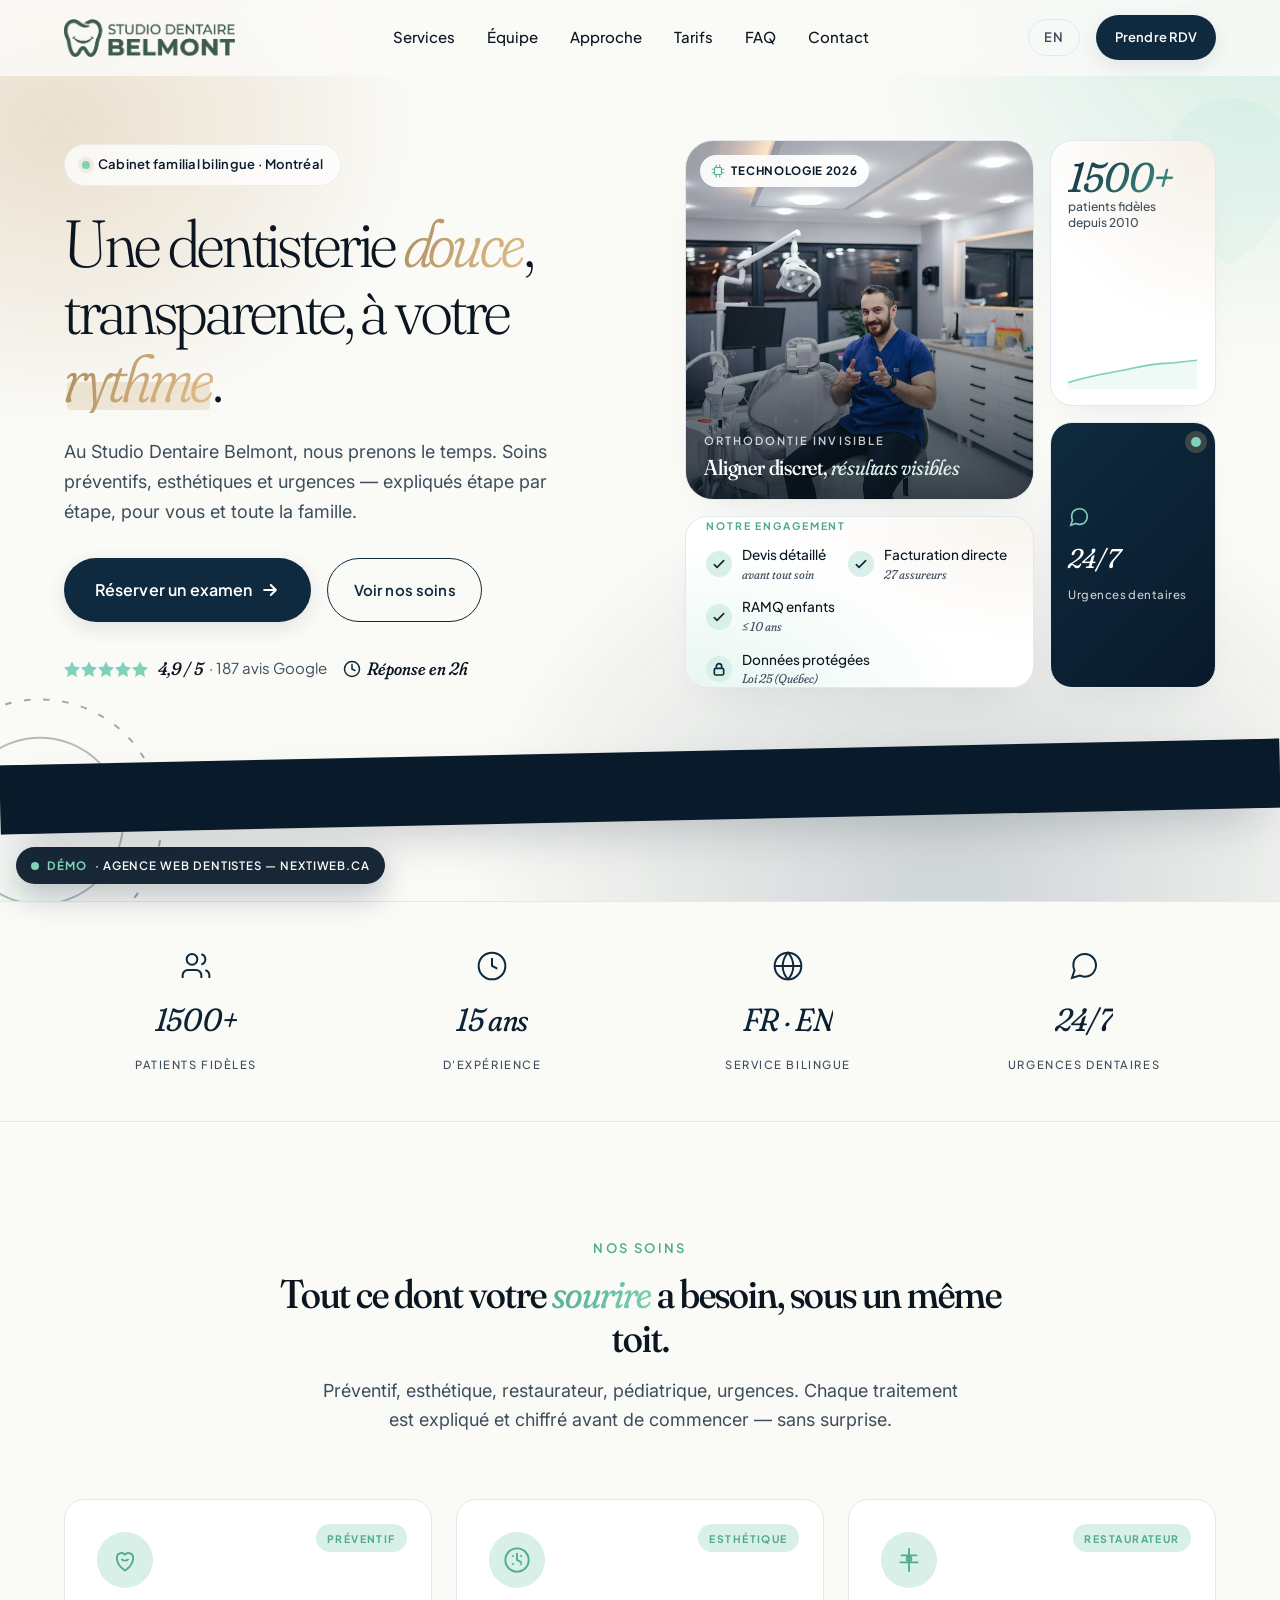
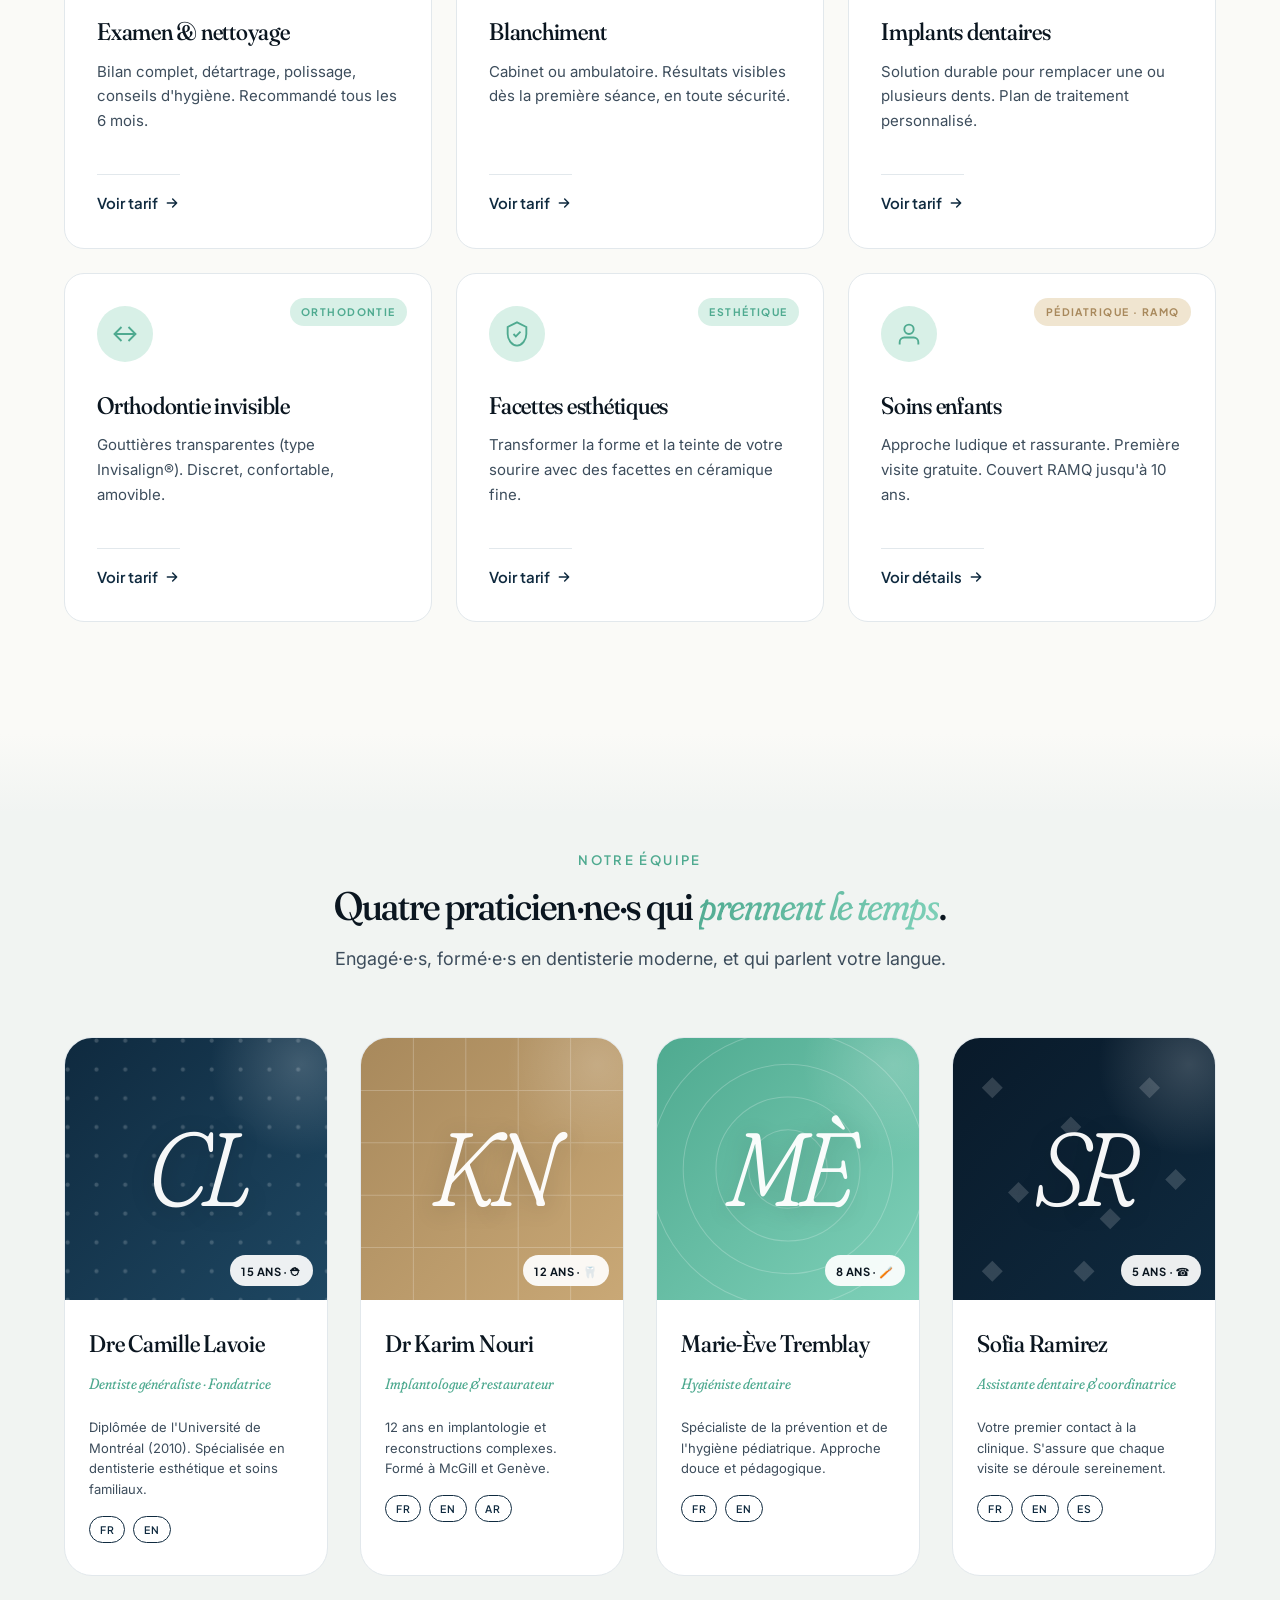
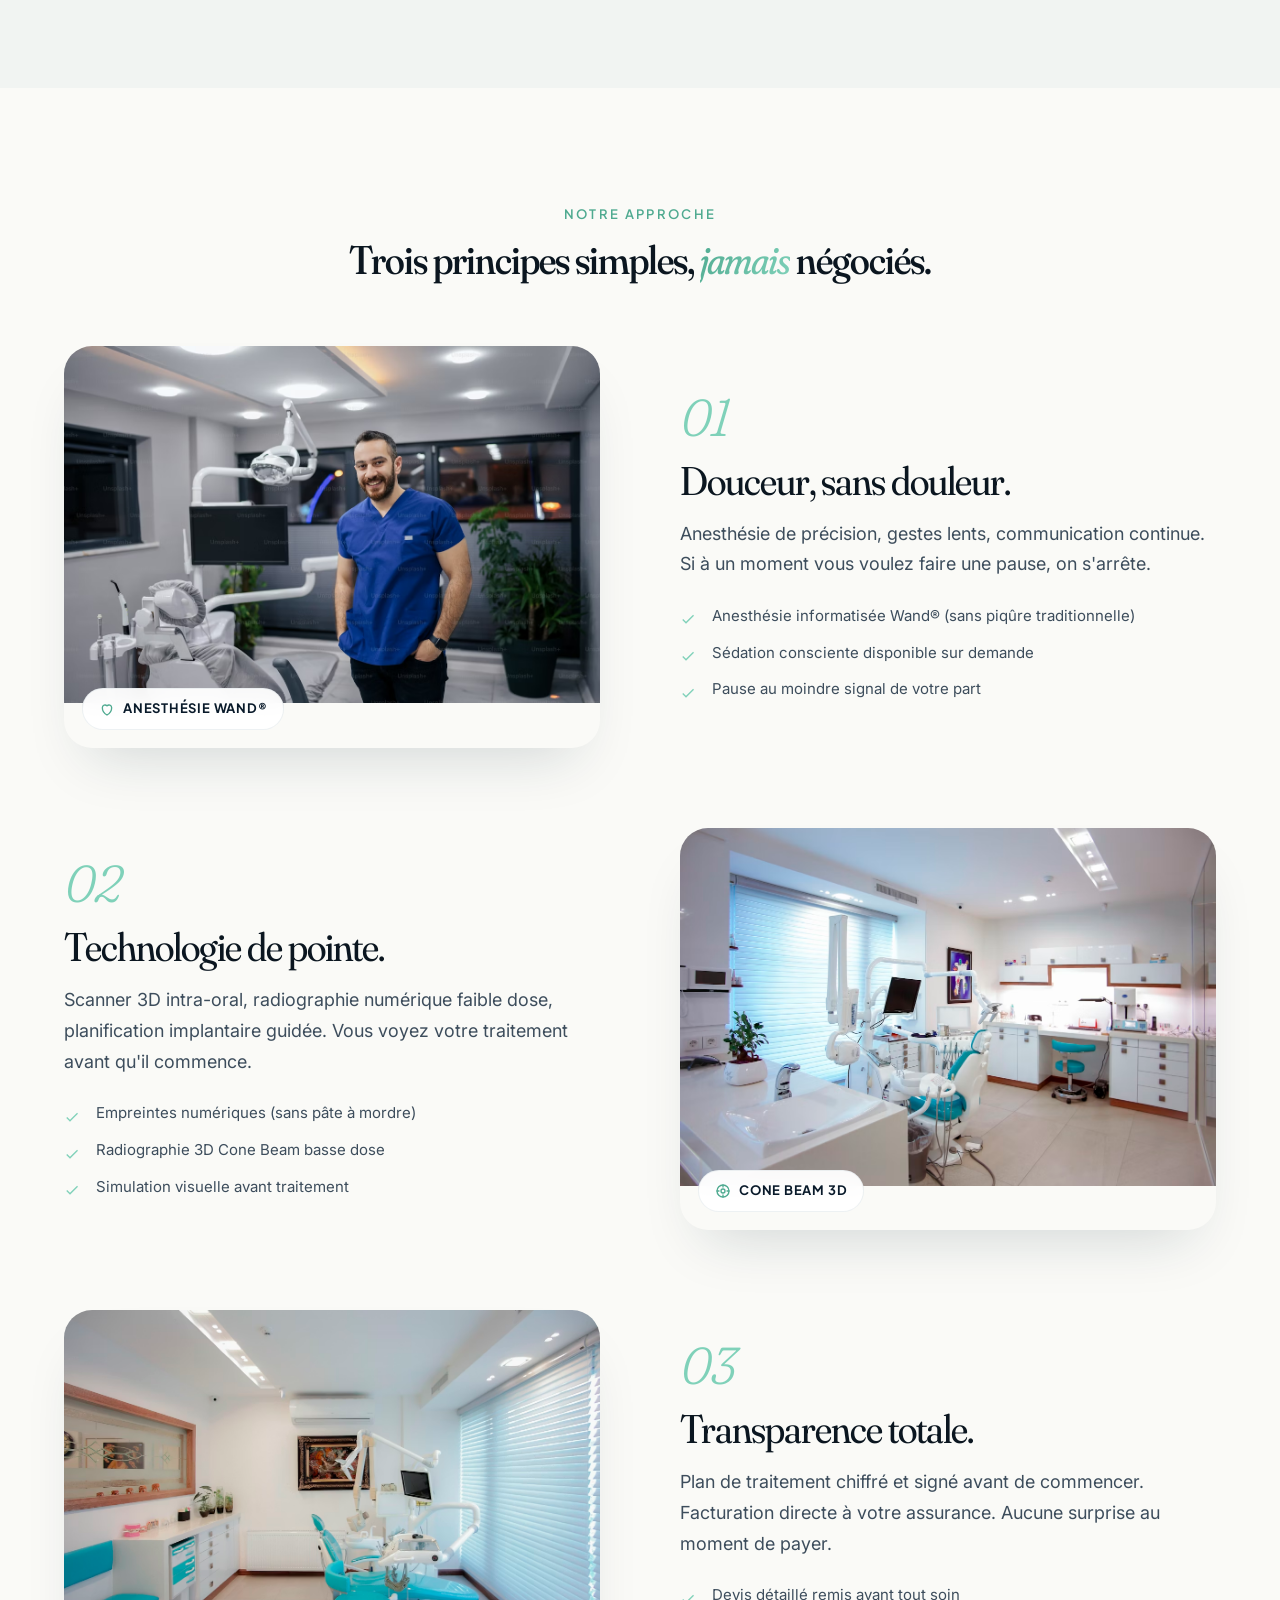
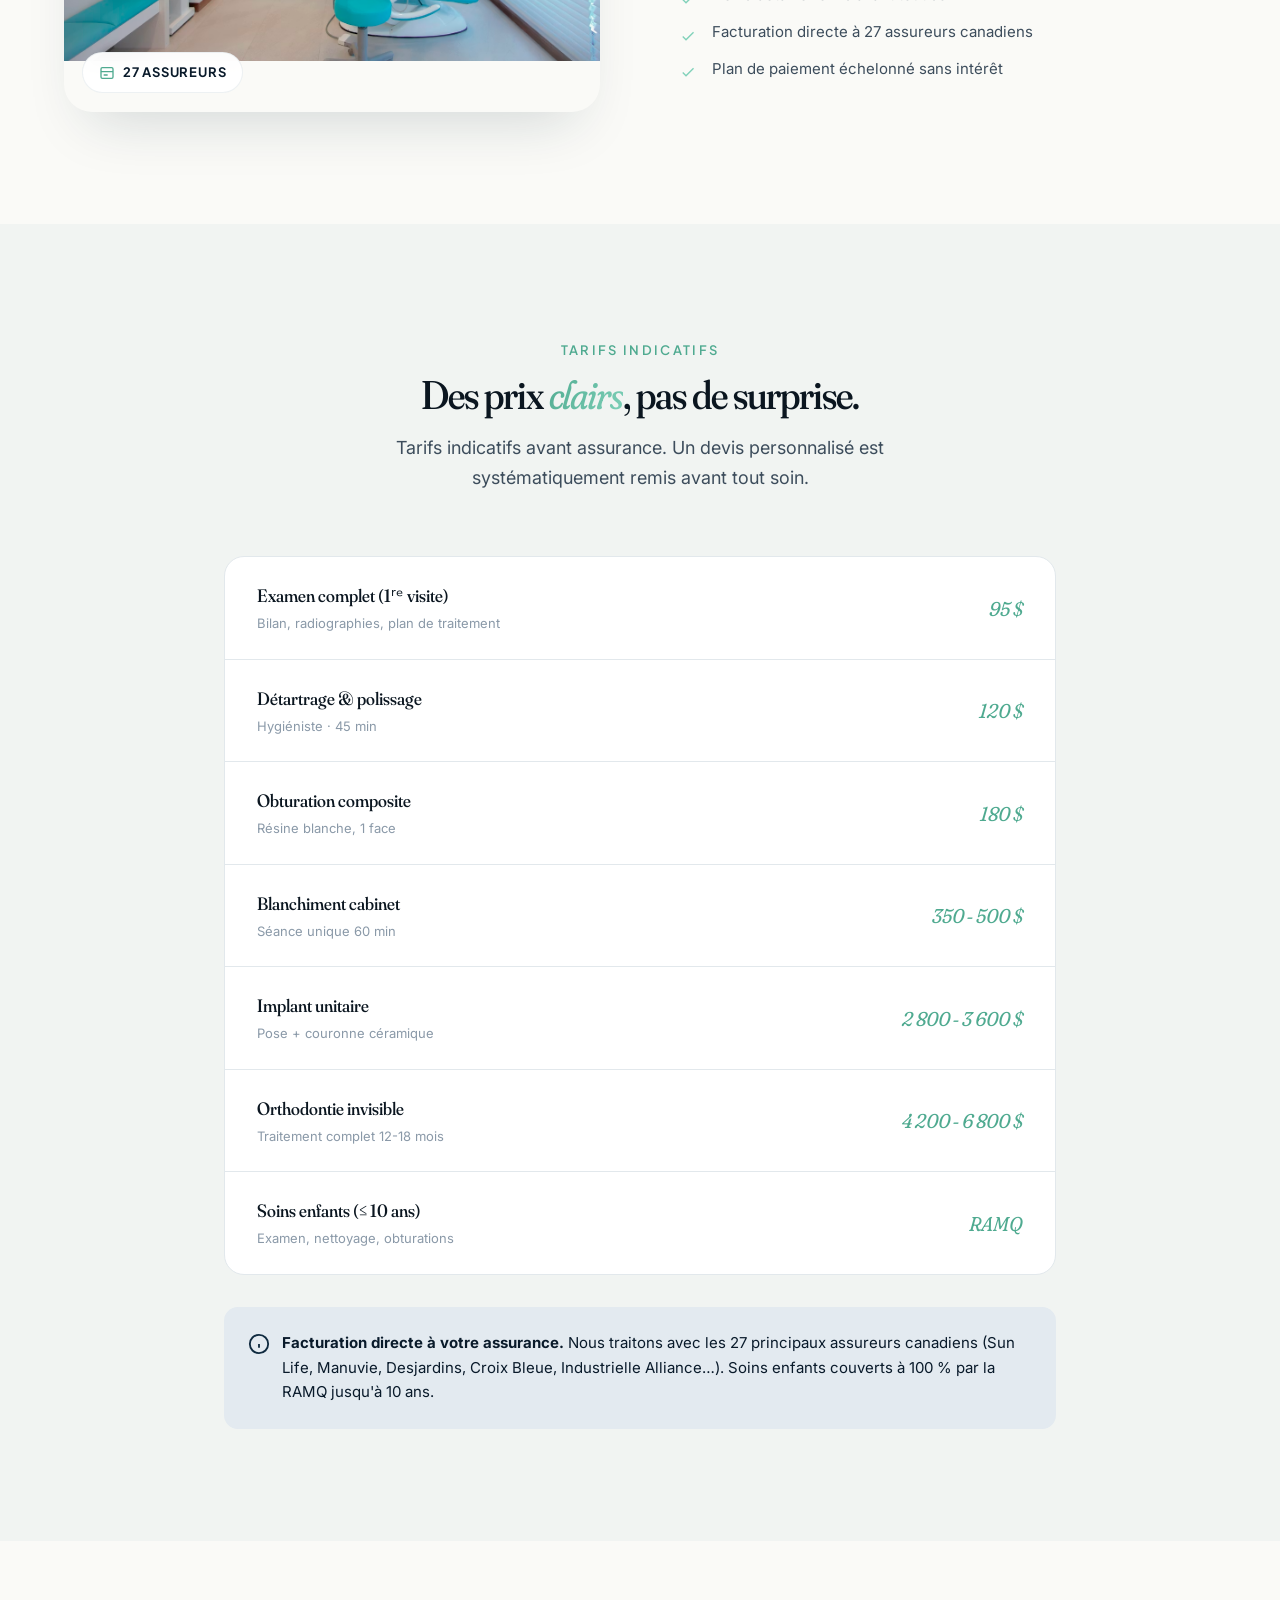
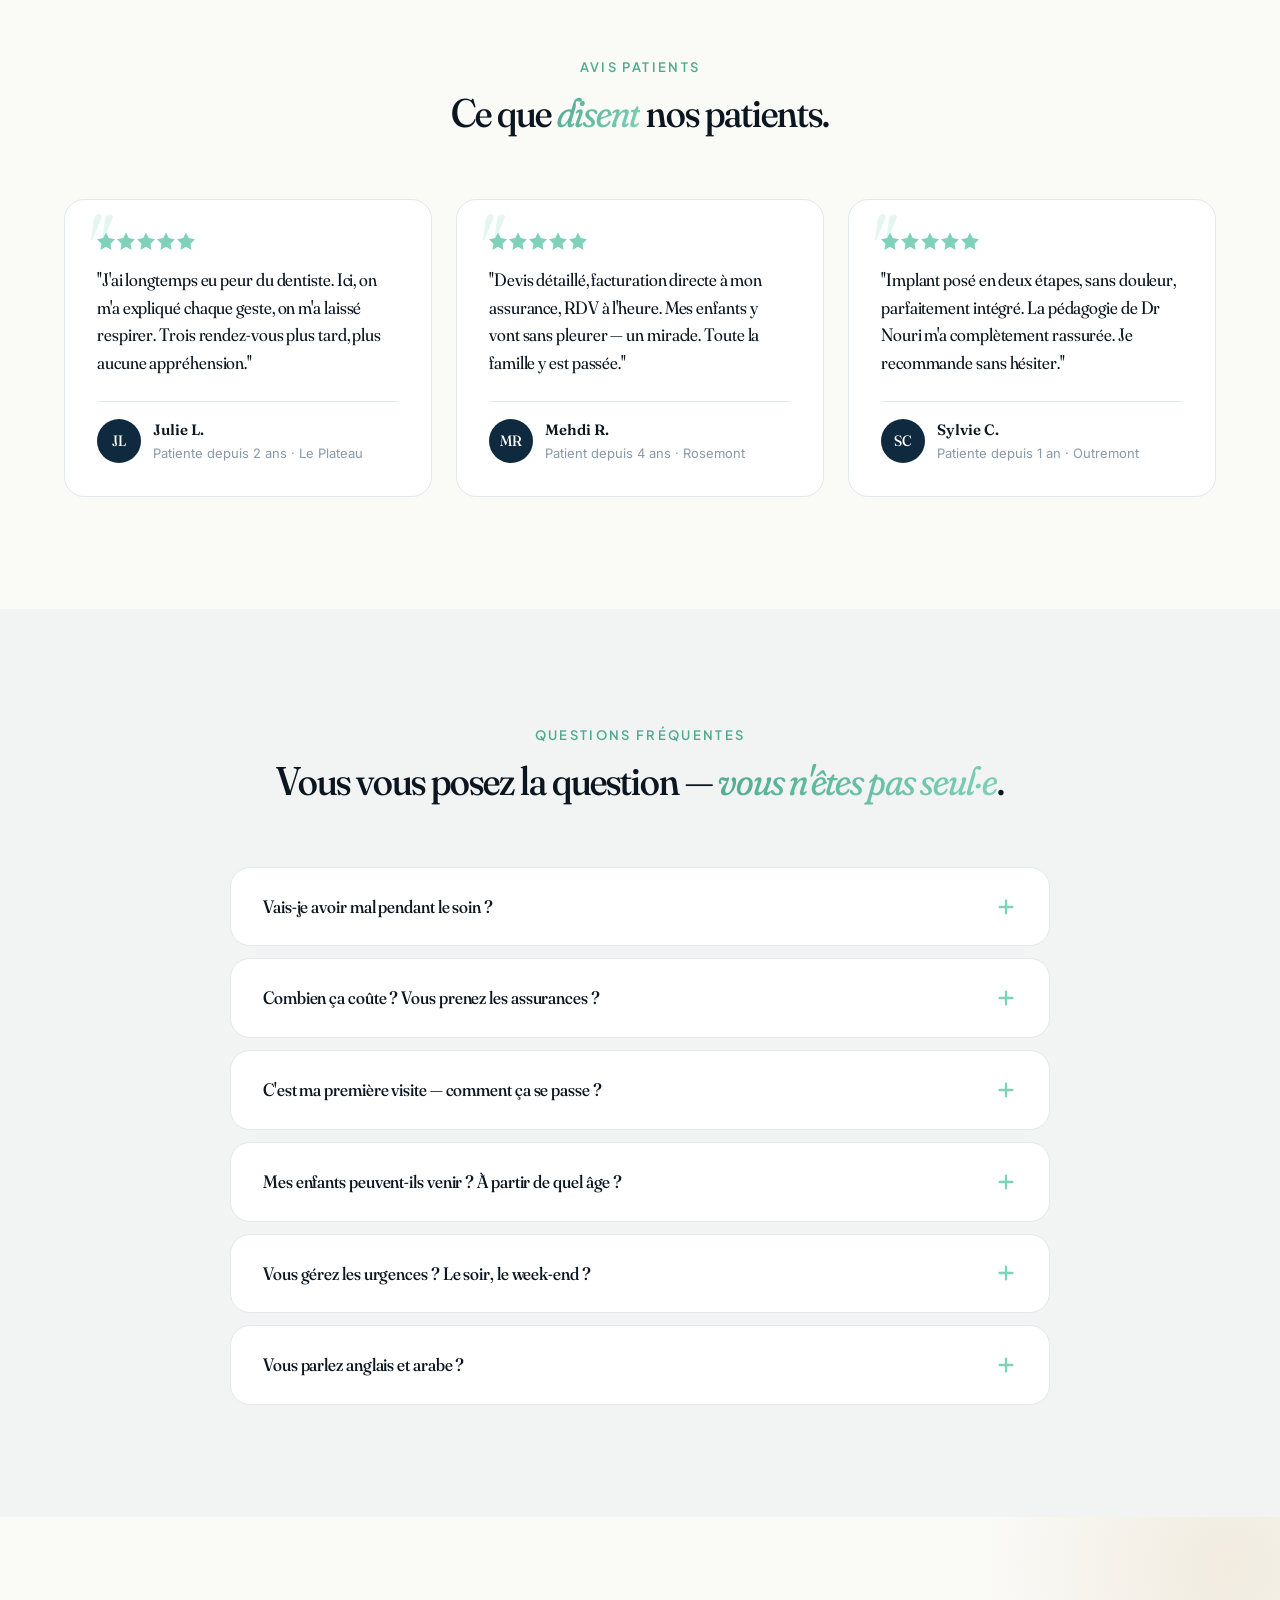
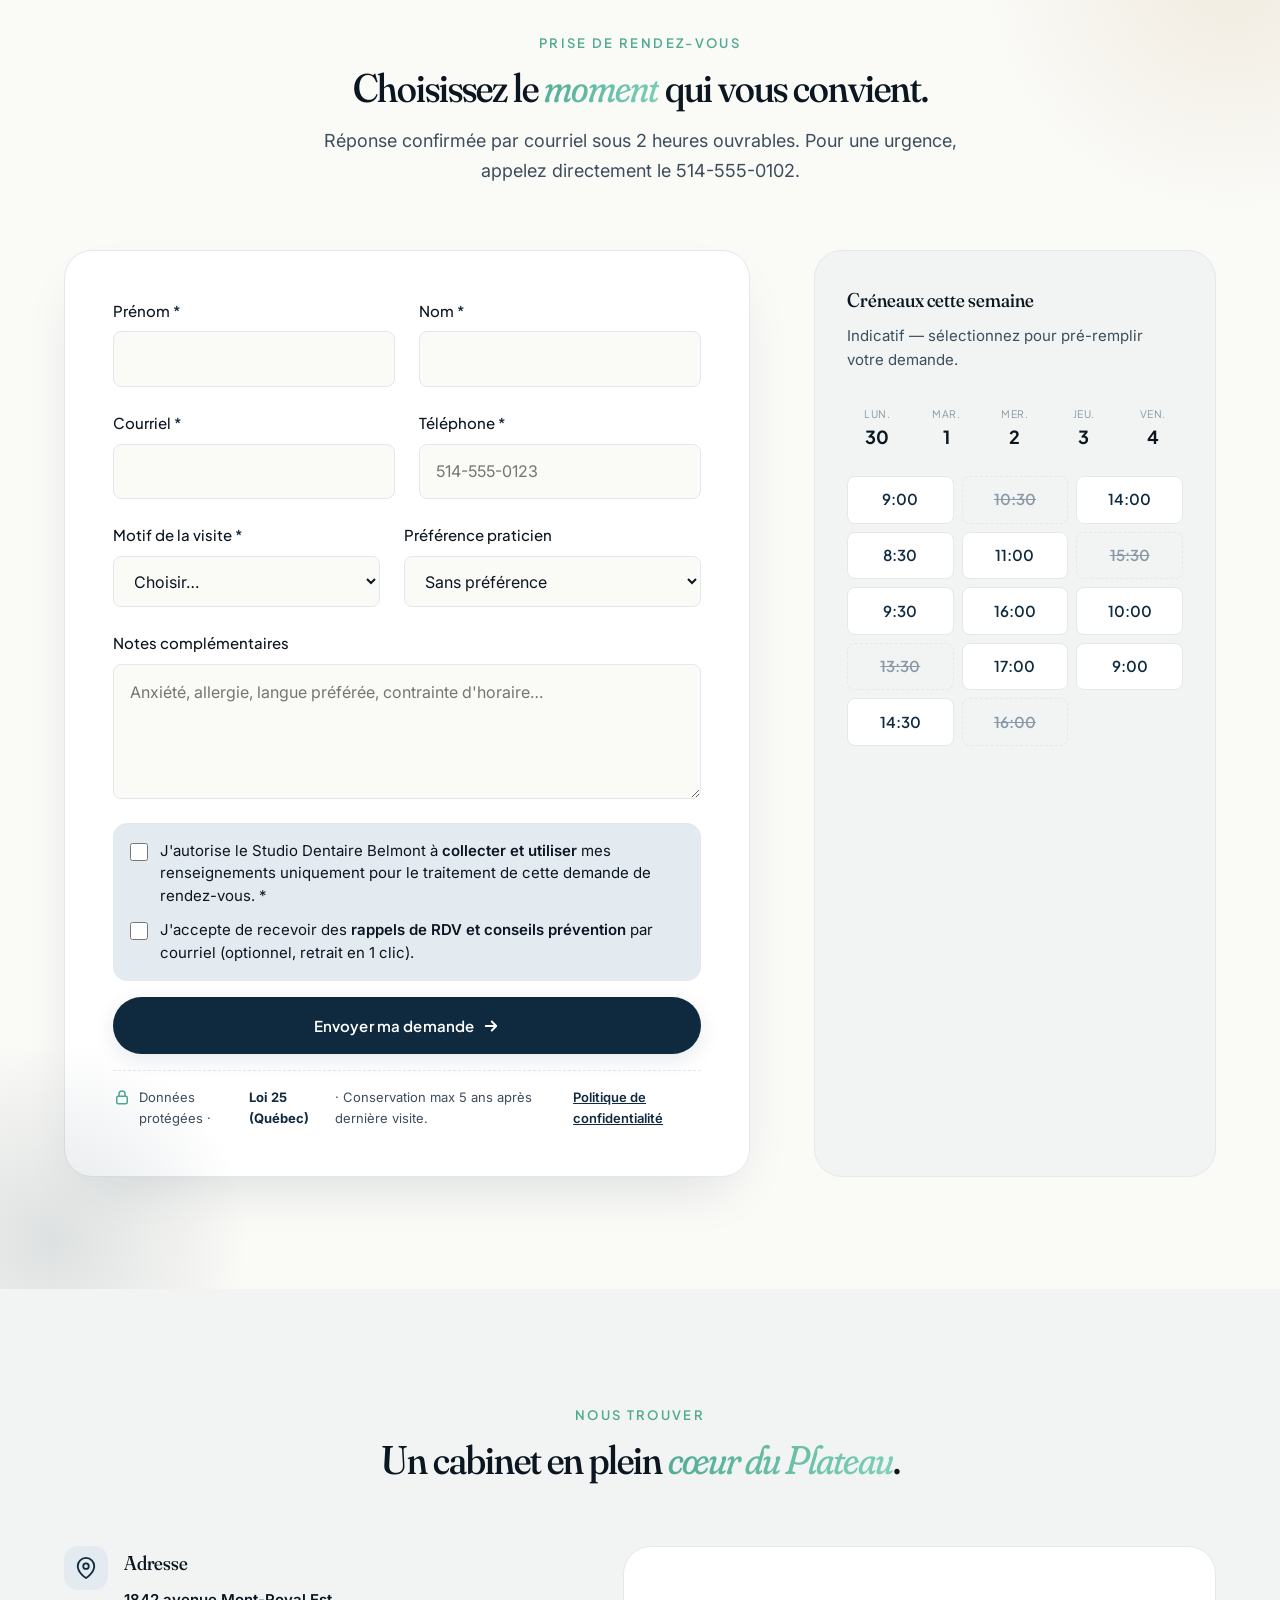
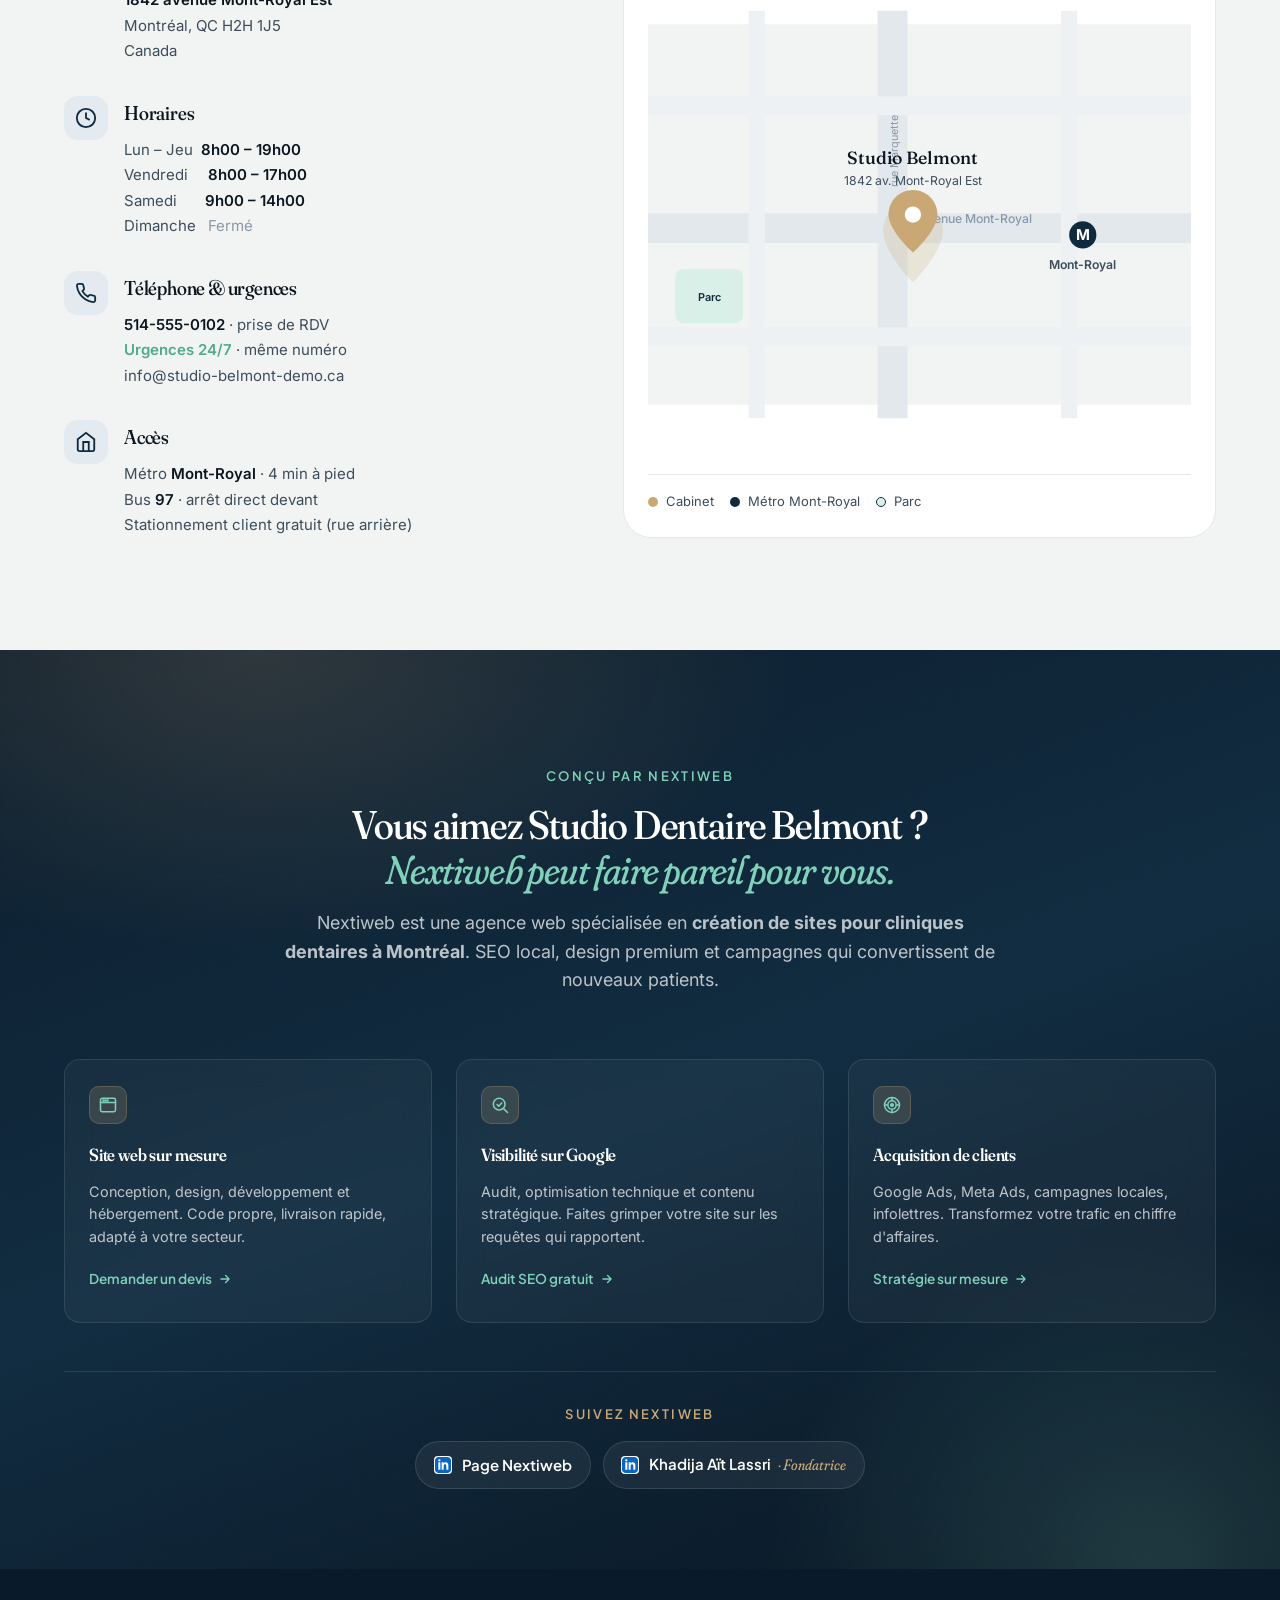
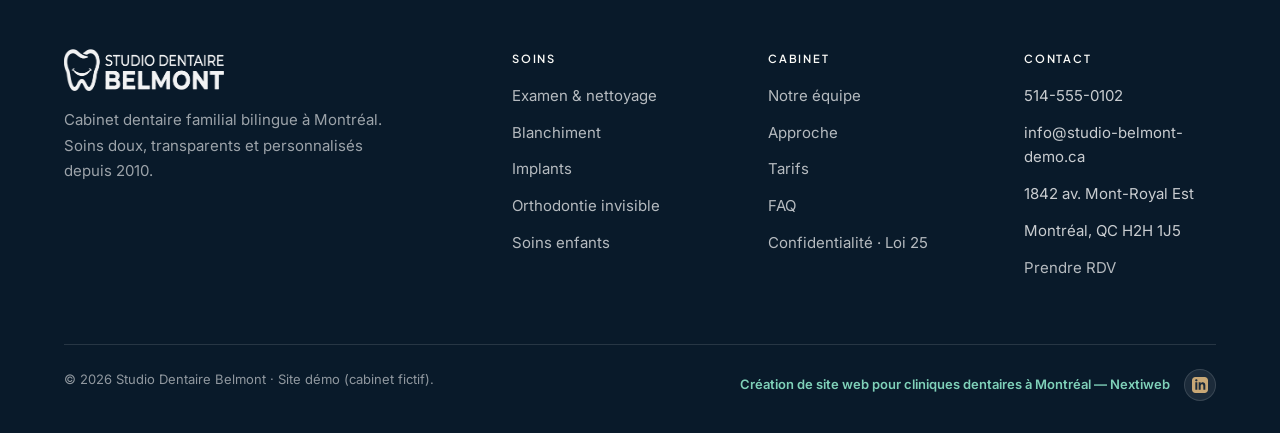
==== commit 517af839: "Perf : CSS minifié (67KB → 50KB) + référence styles.min.css FR/EN Co-Authored-By: Claude Sonnet 4.6 " ====
--- a/index.html
+++ b/index.html
@@ -49,7 +49,7 @@
 <!-- Preload hero -->
 <link rel="preload" as="image" href="images/demo-nextiweb-site-clinique-dentaire-montreal-orthodontie.avif" type="image/avif" fetchpriority="high">
 
-<link rel="stylesheet" href="css/styles.css?v=2026clinical">
+<link rel="stylesheet" href="css/styles.min.css?v=2026clinical">
 
 <!-- Schema.org Dentist -->
 <script type="application/ld+json">
--- a/css/styles.min.css
+++ b/css/styles.min.css
@@ -0,0 +1 @@
+﻿:root{--c-bg:#FAFAF7;--c-surface:#FFFFFF;--c-surface-alt:#F1F4F2;--c-primary:#0F2A3F;--c-primary-dark:#091A2A;--c-primary-light:#E3EAF0;--c-secondary:#7FD1B9;--c-secondary-dark:#4FAA90;--c-secondary-light:#D8F0E7;--c-tertiary:#C9A876;--c-tertiary-dark:#A8895C;--c-tertiary-light:#F0E5D0;--c-success:#4FAA90;--c-text:#0B1620;--c-text-soft:#3D4D5C;--c-text-muted:#8A99A8;--c-border:#E2E8EC;--c-shadow:rgba(15,42,63,0.10);--c-shadow-lg:rgba(15,42,63,0.18);--f-display:'Fraunces','Plus Jakarta Sans',Georgia,serif;--f-sans:'Plus Jakarta Sans',system-ui,-apple-system,sans-serif;--f-body:'Inter',system-ui,-apple-system,sans-serif;--fs-xs:0.8125rem;--fs-sm:0.9375rem;--fs-base:1rem;--fs-md:1.125rem;--fs-lg:1.25rem;--fs-xl:1.5rem;--fs-2xl:2rem;--fs-3xl:2.5rem;--fs-4xl:3.25rem;--fs-hero:clamp(2.25rem,5vw,3.75rem);--sp-1:0.25rem;--sp-2:0.5rem;--sp-3:0.75rem;--sp-4:1rem;--sp-5:1.5rem;--sp-6:2rem;--sp-8:3rem;--sp-10:4rem;--sp-12:5rem;--sp-16:7rem;--container:1200px;--container-narrow:880px;--radius-sm:8px;--radius:14px;--radius-lg:20px;--radius-xl:28px;--header-h:76px;--ease:cubic-bezier(0.4,0,0.2,1);--t-fast:150ms var(--ease);--t:240ms var(--ease);--t-slow:400ms var(--ease)}*,*::before,*::after{box-sizing:border-box}*{margin:0}html{-webkit-text-size-adjust:100%;scroll-behavior:smooth;scroll-padding-top:var(--header-h)}body{font-family:var(--f-body);font-size:var(--fs-base);line-height:1.65;color:var(--c-text);background:var(--c-bg);-webkit-font-smoothing:antialiased;-moz-osx-font-smoothing:grayscale;text-rendering:optimizeLegibility;background-image:url("data:image/svg+xml,%3Csvg xmlns='http://www.w3.org/2000/svg' width='180' height='180' viewBox='0 0 180 180'%3E%3Cfilter id='n'%3E%3CfeTurbulence type='fractalNoise' baseFrequency='0.85' numOctaves='2' stitchTiles='stitch'/%3E%3CfeColorMatrix values='0 0 0 0 0.16 0 0 0 0 0.14 0 0 0 0 0.13 0 0 0 0.045 0'/%3E%3C/filter%3E%3Crect width='100%25' height='100%25' filter='url(%23n)'/%3E%3C/svg%3E")}img,picture,svg,video{display:block;max-width:100%;height:auto}button,input,select,textarea{font:inherit;color:inherit}button{cursor:pointer;background:none;border:none;padding:0}a{color:var(--c-primary);text-decoration:none;transition:color var(--t-fast)}a:hover{color:var(--c-primary-dark)}:focus-visible{outline:3px solid var(--c-primary);outline-offset:3px;border-radius:4px}.skip-link{position:absolute;top:-100px;left:0;padding:var(--sp-3) var(--sp-5);background:var(--c-primary);color:white;font-weight:600;z-index:9999;transition:top var(--t)}.skip-link:focus{top:0;color:white}.container{width:100%;max-width:var(--container);margin:0 auto;padding:0 var(--sp-5)}.container-narrow{max-width:var(--container-narrow)}section{padding:var(--sp-12) 0;scroll-margin-top:var(--header-h)}@media (min-width:768px){section{padding:var(--sp-16) 0}}.section-eyebrow{display:inline-block;font-family:var(--f-sans);font-size:var(--fs-xs);font-weight:600;letter-spacing:0.18em;text-transform:uppercase;color:var(--c-secondary-dark);margin-bottom:var(--sp-3)}.section-title{font-family:var(--f-display);font-size:var(--fs-3xl);font-weight:500;line-height:1.1;letter-spacing:-0.025em;color:var(--c-text);margin-bottom:var(--sp-4);max-width:760px;font-variation-settings:"opsz" 144,"SOFT" 50}.section-title em,.section-title .accent{font-style:italic;font-weight:400;color:var(--c-secondary-dark);font-variation-settings:"opsz" 144,"SOFT" 100}.section-lede{font-size:var(--fs-md);color:var(--c-text-soft);max-width:640px;margin-bottom:var(--sp-8)}.section-head{margin-bottom:var(--sp-10)}.section-head--center{text-align:center}.section-head--center .section-title,.section-head--center .section-lede{margin-left:auto;margin-right:auto}.text-soft{color:var(--c-text-soft)}.text-muted{color:var(--c-text-muted)}.btn{display:inline-flex;align-items:center;justify-content:center;gap:var(--sp-2);padding:0.95rem 1.6rem;font-family:var(--f-sans);font-weight:600;font-size:var(--fs-sm);letter-spacing:0.01em;border-radius:999px;transition:all var(--t);white-space:nowrap;border:1.5px solid transparent}.btn--primary{background:var(--c-primary);color:white;box-shadow:0 6px 20px var(--c-shadow)}.btn--primary:hover{background:var(--c-primary-dark);color:white;transform:translateY(-2px);box-shadow:0 10px 28px var(--c-shadow-lg)}.btn--ghost{background:transparent;color:var(--c-primary);border-color:var(--c-primary)}.btn--ghost:hover{background:var(--c-primary);color:white}.btn--white{background:white;color:var(--c-primary)}.btn--white:hover{background:var(--c-surface-alt);color:var(--c-primary-dark);transform:translateY(-2px)}.btn svg{width:18px;height:18px}.header{position:fixed;top:0;left:0;right:0;height:var(--header-h);background:rgba(250,250,247,0.88);backdrop-filter:saturate(180%) blur(16px);-webkit-backdrop-filter:saturate(180%) blur(16px);border-bottom:1px solid transparent;z-index:100;transition:border-color var(--t),box-shadow var(--t)}.header.is-scrolled{border-bottom-color:var(--c-border);box-shadow:0 4px 20px rgba(0,0,0,0.04)}.header__inner{height:100%;display:flex;align-items:center;justify-content:space-between;gap:var(--sp-5)}.header__brand img{height:38px;width:auto}.header__nav{display:none;gap:var(--sp-6)}.header__nav a{font-family:var(--f-sans);font-weight:500;font-size:var(--fs-sm);color:var(--c-text);position:relative}.header__nav a:hover{color:var(--c-primary)}.header__nav a::after{content:'';position:absolute;left:0;bottom:-6px;width:100%;height:2px;background:var(--c-primary);transform:scaleX(0);transform-origin:left;transition:transform var(--t)}.header__nav a:hover::after{transform:scaleX(1)}.header__actions{display:flex;align-items:center;gap:var(--sp-4)}.lang-switch{display:inline-flex;align-items:center;font-family:var(--f-sans);font-weight:600;font-size:var(--fs-xs);letter-spacing:0.08em;color:var(--c-text-soft);border:1.5px solid var(--c-border);border-radius:999px;padding:0.45rem 0.95rem;transition:all var(--t-fast)}.lang-switch:hover{color:var(--c-primary);border-color:var(--c-primary)}.header .btn{padding:0.65rem 1.1rem;font-size:var(--fs-xs)}.header__menu-btn{display:flex;flex-direction:column;gap:5px;width:32px;height:32px;align-items:center;justify-content:center}.header__menu-btn span{width:22px;height:2px;background:var(--c-text);border-radius:2px;transition:all var(--t)}@media (min-width:1024px){.header__nav{display:flex}.header__menu-btn{display:none}}.mobile-nav{position:fixed;inset:var(--header-h) 0 0 0;background:rgba(250,250,247,0.98);backdrop-filter:blur(20px);z-index:99;display:flex;flex-direction:column;padding:var(--sp-8) var(--sp-5);gap:var(--sp-4);transform:translateX(100%);transition:transform var(--t-slow);overflow-y:auto}.mobile-nav.is-open{transform:translateX(0)}.mobile-nav a{font-family:var(--f-display);font-weight:500;font-size:var(--fs-xl);color:var(--c-text);padding:var(--sp-3) 0;border-bottom:1px solid var(--c-border)}.mobile-nav a:hover{color:var(--c-primary)}@media (min-width:1024px){.mobile-nav{display:none}}.hero{padding-top:calc(var(--header-h) + var(--sp-10));padding-bottom:var(--sp-12);background:radial-gradient(ellipse 800px 600px at 85% 0%,rgba(201,168,118,0.18) 0%,transparent 60%),radial-gradient(ellipse 600px 500px at 0% 100%,rgba(15,42,63,0.10) 0%,transparent 55%),var(--c-bg);overflow:hidden;position:relative}.hero::after{content:'';position:absolute;bottom:-20px;left:0;right:0;height:40px;background:linear-gradient(to bottom,transparent,var(--c-bg));pointer-events:none}.hero__inner{display:grid;grid-template-columns:1fr;gap:var(--sp-10);align-items:center}.hero__copy{max-width:600px}.hero__badge{display:inline-flex;align-items:center;gap:var(--sp-2);padding:0.5rem 1rem;background:var(--c-surface);border:1px solid var(--c-border);border-radius:999px;font-family:var(--f-sans);font-size:var(--fs-xs);font-weight:600;color:var(--c-secondary-dark);margin-bottom:var(--sp-5);letter-spacing:0.04em}.hero__badge::before{content:'';width:7px;height:7px;background:var(--c-secondary);border-radius:50%;animation:pulse-dot 2.5s infinite}.hero__title{font-family:var(--f-display);font-size:var(--fs-hero);font-weight:400;line-height:1.05;letter-spacing:-0.03em;color:var(--c-text);margin-bottom:var(--sp-5);font-variation-settings:"opsz" 144,"SOFT" 50}.hero__title .accent{color:var(--c-secondary-dark);font-style:italic;font-weight:300;font-variation-settings:"opsz" 144,"SOFT" 100}.hero__subtitle{font-size:var(--fs-md);color:var(--c-text-soft);margin-bottom:var(--sp-8);line-height:1.6}.hero__ctas{display:flex;flex-wrap:wrap;gap:var(--sp-4);margin-bottom:var(--sp-8)}.hero__media{position:relative;border-radius:var(--radius-xl);overflow:hidden;box-shadow:0 40px 80px -25px rgba(15,42,63,0.25);aspect-ratio:4 / 3}.hero__media::before{content:'';position:absolute;top:-30px;right:-30px;width:120px;height:120px;background:var(--c-secondary);border-radius:50%;opacity:0.85;z-index:1;filter:blur(0.5px)}.hero__media::after{content:'';position:absolute;bottom:-40px;left:-40px;width:160px;height:160px;background:var(--c-primary);border-radius:50%;opacity:0.18;z-index:0}.hero__media img{width:100%;height:100%;object-fit:cover}@media (min-width:1024px){.hero__inner{grid-template-columns:1.05fr 1fr;gap:var(--sp-12)}.hero{padding-top:calc(var(--header-h) + var(--sp-12));padding-bottom:var(--sp-16)}}.trust{background:var(--c-bg);border-top:1px solid var(--c-border);border-bottom:1px solid var(--c-border);padding:var(--sp-8) 0;position:relative}.trust__grid{display:grid;grid-template-columns:repeat(2,1fr);gap:var(--sp-6);text-align:center}.trust__item{display:flex;flex-direction:column;align-items:center;gap:var(--sp-2);position:relative}.trust__icon{width:32px;height:32px;color:var(--c-primary);margin-bottom:var(--sp-1);stroke-width:1.5}.trust__value{font-family:var(--f-display);font-size:var(--fs-2xl);font-weight:400;font-style:italic;letter-spacing:-0.01em;color:var(--c-primary);font-variation-settings:"opsz" 144,"SOFT" 100}.trust__label{font-family:var(--f-sans);font-size:0.7rem;color:var(--c-text-soft);letter-spacing:0.14em;text-transform:uppercase;font-weight:500}@media (min-width:768px){.trust__grid{grid-template-columns:repeat(4,1fr)}}.services{background:var(--c-bg)}.services__grid{display:grid;grid-template-columns:1fr;gap:var(--sp-5)}@media (min-width:640px){.services__grid{grid-template-columns:repeat(2,1fr)}}@media (min-width:1024px){.services__grid{grid-template-columns:repeat(3,1fr)}}.service{background:var(--c-surface);border:1px solid var(--c-border);border-radius:var(--radius-lg);padding:var(--sp-6);display:flex;flex-direction:column;transition:all var(--t);position:relative}.service:hover{transform:translateY(-6px);border-color:var(--c-secondary);box-shadow:0 20px 50px -15px var(--c-shadow)}.service__icon{width:56px;height:56px;display:flex;align-items:center;justify-content:center;background:var(--c-secondary-light);color:var(--c-secondary-dark);border-radius:50%;margin-bottom:var(--sp-5);transition:all var(--t)}.service:hover .service__icon{background:var(--c-secondary);color:white;transform:rotate(-6deg)}.service__icon svg{width:28px;height:28px}.service__title{font-family:var(--f-display);font-size:var(--fs-xl);font-weight:500;margin-bottom:var(--sp-2);color:var(--c-text);letter-spacing:-0.01em;font-variation-settings:"opsz" 144,"SOFT" 50}.service__desc{color:var(--c-text-soft);font-size:var(--fs-sm);margin-bottom:var(--sp-5);flex-grow:1;line-height:1.65}.service__price{display:inline-flex;align-items:center;font-family:var(--f-display);font-weight:500;font-style:italic;color:var(--c-primary);font-size:var(--fs-md);padding-top:var(--sp-4);border-top:1px solid var(--c-border);font-variation-settings:"opsz" 144,"SOFT" 100}.service__category{position:absolute;top:var(--sp-5);right:var(--sp-5);display:inline-block;font-family:var(--f-sans);font-size:0.65rem;font-weight:700;letter-spacing:0.14em;text-transform:uppercase;color:var(--c-secondary-dark);background:var(--c-secondary-light);padding:0.35rem 0.7rem;border-radius:999px;z-index:1}.service__category--ramq{color:var(--c-tertiary-dark);background:var(--c-tertiary-light)}.service__link{display:inline-flex;align-items:center;gap:6px;margin-top:var(--sp-4);padding-top:var(--sp-4);border-top:1px solid var(--c-border);font-family:var(--f-sans);font-size:var(--fs-sm);font-weight:600;color:var(--c-primary);align-self:flex-start;transition:gap var(--t-fast),color var(--t-fast)}.service__link svg{width:16px;height:16px;transition:transform var(--t-fast)}.service__link:hover{gap:12px;color:var(--c-secondary-dark)}.service__link:hover svg{transform:translateX(3px)}.team{background:var(--c-surface-alt);position:relative}.team::before{content:'';position:absolute;top:0;left:0;right:0;height:80px;background:linear-gradient(to bottom,var(--c-bg),transparent);pointer-events:none}.team__grid{display:grid;grid-template-columns:1fr;gap:var(--sp-6)}@media (min-width:640px){.team__grid{grid-template-columns:repeat(2,1fr)}}@media (min-width:1024px){.team__grid{grid-template-columns:repeat(4,1fr)}}.member{background:var(--c-surface);border-radius:var(--radius-lg);overflow:hidden;transition:all var(--t);border:1px solid var(--c-border)}.member:hover{transform:translateY(-6px);box-shadow:0 24px 50px -20px var(--c-shadow-lg)}.member__photo{aspect-ratio:1 / 1;overflow:hidden;background:var(--c-secondary-light)}.member__photo img{width:100%;height:100%;object-fit:cover;transition:transform var(--t-slow)}.member:hover .member__photo img{transform:scale(1.05)}.member__body{padding:var(--sp-5)}.member__name{font-family:var(--f-display);font-size:var(--fs-lg);font-weight:500;color:var(--c-text);margin-bottom:var(--sp-1);letter-spacing:-0.01em;font-variation-settings:"opsz" 144,"SOFT" 50}.member__role{font-family:var(--f-display);color:var(--c-secondary-dark);font-size:var(--fs-sm);font-style:italic;font-weight:400;margin-bottom:var(--sp-3);font-variation-settings:"opsz" 144,"SOFT" 100}.member__bio{color:var(--c-text-soft);font-size:var(--fs-xs);line-height:1.6;margin-bottom:var(--sp-4)}.member__lang{display:inline-flex;gap:var(--sp-2);flex-wrap:wrap}.member__lang span{background:transparent;color:var(--c-primary);border:1px solid var(--c-primary);font-family:var(--f-sans);font-size:0.65rem;font-weight:600;letter-spacing:0.1em;padding:0.25rem 0.6rem;border-radius:999px;text-transform:uppercase}.approach{background:var(--c-bg)}.pillar{display:grid;grid-template-columns:1fr;gap:var(--sp-8);align-items:center;margin-bottom:var(--sp-12)}.pillar:last-child{margin-bottom:0}.pillar__media{border-radius:var(--radius-xl);overflow:hidden;aspect-ratio:4 / 3}.pillar__media img{width:100%;height:100%;object-fit:cover}.pillar__num{font-family:var(--f-display);font-size:var(--fs-4xl);font-weight:300;font-style:italic;color:var(--c-secondary);line-height:1;margin-bottom:var(--sp-4);display:inline-block;font-variation-settings:"opsz" 144,"SOFT" 100}.pillar__title{font-family:var(--f-display);font-size:var(--fs-3xl);font-weight:400;letter-spacing:-0.025em;color:var(--c-text);margin-bottom:var(--sp-4);line-height:1.1;font-variation-settings:"opsz" 144,"SOFT" 50}.pillar__desc{color:var(--c-text-soft);font-size:var(--fs-md);margin-bottom:var(--sp-5);line-height:1.7}.pillar__list{list-style:none;padding:0;display:grid;gap:var(--sp-3)}.pillar__list li{position:relative;padding-left:var(--sp-6);color:var(--c-text-soft);font-size:var(--fs-sm)}.pillar__list li::before{content:'';position:absolute;left:0;top:0.5em;width:16px;height:16px;background:var(--c-secondary);mask:url("data:image/svg+xml,%3Csvg xmlns='http://www.w3.org/2000/svg' viewBox='0 0 24 24' fill='currentColor'%3E%3Cpath d='M9 16.2L4.8 12l-1.4 1.4L9 19 21 7l-1.4-1.4L9 16.2z'/%3E%3C/svg%3E") no-repeat center / contain;-webkit-mask:url("data:image/svg+xml,%3Csvg xmlns='http://www.w3.org/2000/svg' viewBox='0 0 24 24' fill='currentColor'%3E%3Cpath d='M9 16.2L4.8 12l-1.4 1.4L9 19 21 7l-1.4-1.4L9 16.2z'/%3E%3C/svg%3E") no-repeat center / contain}@media (min-width:1024px){.pillar{grid-template-columns:1fr 1fr;gap:var(--sp-12)}.pillar--reverse .pillar__media{order:2}}.pricing{background:var(--c-surface-alt)}.pricing__table{background:var(--c-surface);border-radius:var(--radius-lg);overflow:hidden;border:1px solid var(--c-border)}.pricing__row{display:grid;grid-template-columns:2fr 1fr;gap:var(--sp-4);padding:var(--sp-5) var(--sp-6);border-bottom:1px solid var(--c-border);align-items:center}.pricing__row:last-child{border-bottom:none}.pricing__name{font-family:var(--f-display);font-weight:500;color:var(--c-text);font-size:var(--fs-md);font-variation-settings:"opsz" 144,"SOFT" 50}.pricing__detail{display:block;font-family:var(--f-body);font-weight:400;font-size:var(--fs-xs);color:var(--c-text-muted);margin-top:0.15rem}.pricing__amount{font-family:var(--f-display);font-weight:400;font-style:italic;color:var(--c-secondary-dark);font-size:var(--fs-lg);text-align:right;font-variation-settings:"opsz" 144,"SOFT" 100}.pricing__note{margin-top:var(--sp-6);padding:var(--sp-5);background:var(--c-primary-light);border-radius:var(--radius);display:flex;align-items:flex-start;gap:var(--sp-3);font-size:var(--fs-sm);color:var(--c-primary-dark)}.pricing__note svg{flex-shrink:0;width:22px;height:22px;color:var(--c-primary);margin-top:2px}.testimonials{background:var(--c-bg)}.testimonials__grid{display:grid;grid-template-columns:1fr;gap:var(--sp-5)}@media (min-width:768px){.testimonials__grid{grid-template-columns:repeat(3,1fr)}}.testi{background:var(--c-surface);border:1px solid var(--c-border);border-radius:var(--radius-lg);padding:var(--sp-6);display:flex;flex-direction:column;position:relative}.testi::before{content:'"';position:absolute;top:8px;left:16px;font-family:var(--f-display);font-style:italic;font-size:5rem;line-height:1;color:var(--c-secondary);opacity:0.2;pointer-events:none}.testi__stars{display:inline-flex;gap:2px;color:var(--c-secondary);margin-bottom:var(--sp-4);position:relative;z-index:1}.testi__stars svg{width:18px;height:18px}.testi__quote{font-family:var(--f-display);font-size:var(--fs-md);font-weight:400;color:var(--c-text);line-height:1.55;flex-grow:1;margin-bottom:var(--sp-5);letter-spacing:-0.005em;position:relative;z-index:1;font-variation-settings:"opsz" 144,"SOFT" 50}.testi__author{display:flex;align-items:center;gap:var(--sp-3);padding-top:var(--sp-4);border-top:1px solid var(--c-border)}.testi__avatar{width:44px;height:44px;border-radius:50%;background:var(--c-primary);color:var(--c-surface);display:flex;align-items:center;justify-content:center;font-family:var(--f-display);font-weight:500;font-size:var(--fs-sm);letter-spacing:0.02em;font-variation-settings:"opsz" 144,"SOFT" 50}.testi__name{font-family:var(--f-display);font-weight:600;color:var(--c-text);font-size:var(--fs-sm)}.testi__meta{font-size:var(--fs-xs);color:var(--c-text-muted)}.faq{background:var(--c-surface-alt)}.faq__list{max-width:820px;margin:0 auto;display:flex;flex-direction:column;gap:var(--sp-3)}.faq__item{background:var(--c-surface);border:1px solid var(--c-border);border-radius:var(--radius-lg);overflow:hidden;transition:all var(--t)}.faq__item[open]{border-color:var(--c-primary)}.faq__q{display:flex;align-items:center;justify-content:space-between;gap:var(--sp-4);padding:var(--sp-5) var(--sp-6);font-family:var(--f-display);font-weight:500;font-size:var(--fs-md);color:var(--c-text);cursor:pointer;list-style:none;letter-spacing:-0.005em;font-variation-settings:"opsz" 144,"SOFT" 50}.faq__q::-webkit-details-marker{display:none}.faq__q-icon{width:22px;height:22px;color:var(--c-secondary);flex-shrink:0;transition:transform var(--t)}.faq__item[open] .faq__q-icon{transform:rotate(45deg)}.faq__a{padding:0 var(--sp-6) var(--sp-5);color:var(--c-text-soft);line-height:1.7;font-size:var(--fs-sm)}.booking{background:var(--c-bg);position:relative;overflow:hidden}.booking::before{content:'';position:absolute;top:-200px;right:-200px;width:500px;height:500px;background:radial-gradient(circle,rgba(201,168,118,0.18) 0%,transparent 70%);border-radius:50%;pointer-events:none}.booking::after{content:'';position:absolute;bottom:-150px;left:-150px;width:400px;height:400px;background:radial-gradient(circle,rgba(15,42,63,0.12) 0%,transparent 70%);border-radius:50%;pointer-events:none}.booking__grid{display:grid;grid-template-columns:1fr;gap:var(--sp-8);position:relative}@media (min-width:1024px){.booking__grid{grid-template-columns:1.1fr 1fr;gap:var(--sp-10)}}.booking__form{background:var(--c-surface);border:1px solid var(--c-border);border-radius:var(--radius-xl);padding:var(--sp-8);box-shadow:0 24px 60px -25px var(--c-shadow-lg)}.form__row{display:grid;grid-template-columns:1fr;gap:var(--sp-5);margin-bottom:var(--sp-5)}@media (min-width:640px){.form__row--2{grid-template-columns:1fr 1fr}}.form__group{display:flex;flex-direction:column;gap:var(--sp-2)}.form__group label{font-family:var(--f-sans);font-weight:500;font-size:var(--fs-sm);color:var(--c-text)}.form__group label .req{color:var(--c-primary)}.form__group input,.form__group select,.form__group textarea{padding:0.85rem 1rem;border:1.5px solid var(--c-border);border-radius:var(--radius-sm);background:var(--c-bg);font-size:var(--fs-base);transition:border-color var(--t-fast),box-shadow var(--t-fast);font-family:var(--f-body);color:var(--c-text)}.form__group textarea{resize:vertical;min-height:100px}.form__group input:focus,.form__group select:focus,.form__group textarea:focus{outline:none;border-color:var(--c-primary);box-shadow:0 0 0 4px var(--c-primary-light)}.form__submit{margin-top:var(--sp-4);width:100%}.form__consent{display:flex;flex-direction:column;gap:var(--sp-3);margin-top:var(--sp-3);padding:var(--sp-4);background:var(--c-primary-light);border-radius:var(--radius);border:1px solid var(--c-border)}.consent__row{display:flex;align-items:flex-start;gap:var(--sp-3);cursor:pointer;font-family:var(--f-body);font-size:var(--fs-sm);color:var(--c-text);line-height:1.5}.consent__row input[type="checkbox"]{flex-shrink:0;margin-top:0.2em;width:18px;height:18px;accent-color:var(--c-primary);cursor:pointer}.consent__row strong{font-weight:600}.form__legal{display:flex;align-items:flex-start;gap:0.5rem;margin-top:var(--sp-4);padding-top:var(--sp-4);border-top:1px dashed var(--c-border);font-size:var(--fs-xs);color:var(--c-text-soft);line-height:1.55}.form__legal svg{flex-shrink:0;width:18px;height:18px;color:var(--c-secondary-dark);margin-top:1px}.form__legal strong{color:var(--c-primary);font-weight:700}.form__legal a{color:var(--c-primary);text-decoration:underline;font-weight:600;margin-left:0.25rem}.form__legal a:hover{color:var(--c-secondary-dark)}.legal{padding-top:calc(var(--header-h) + var(--sp-10));padding-bottom:var(--sp-12);background:var(--c-bg);min-height:100vh}.legal__head{text-align:center;margin-bottom:var(--sp-10);padding-bottom:var(--sp-8);border-bottom:1px solid var(--c-border)}.legal__title{font-family:var(--f-display);font-size:clamp(2.2rem,5vw,3.5rem);font-weight:400;letter-spacing:-0.03em;color:var(--c-text);margin:var(--sp-3) 0 var(--sp-4);line-height:1.05;font-variation-settings:"opsz" 144,"SOFT" 50}.legal__title em{font-style:italic;font-weight:300;background:linear-gradient(120deg,var(--c-tertiary-dark) 0%,var(--c-tertiary) 50%,#E0BC8A 100%);-webkit-background-clip:text;background-clip:text;color:transparent;font-variation-settings:"opsz" 144,"SOFT" 100}.legal__lede{font-size:var(--fs-md);color:var(--c-text-soft);max-width:640px;margin:0 auto var(--sp-5);line-height:1.65}.legal__updated{display:inline-block;font-size:var(--fs-xs);color:var(--c-text-muted);background:var(--c-surface-alt);padding:0.45rem 1rem;border-radius:999px}.legal__article{display:flex;flex-direction:column;gap:var(--sp-8)}.legal__article section{scroll-margin-top:var(--header-h)}.legal__article h2{font-family:var(--f-display);font-size:var(--fs-xl);font-weight:500;color:var(--c-primary);margin-bottom:var(--sp-3);letter-spacing:-0.01em;font-variation-settings:"opsz" 144,"SOFT" 50}.legal__article p,.legal__article ul{color:var(--c-text-soft);line-height:1.7;font-size:var(--fs-base);margin-bottom:var(--sp-3)}.legal__article ul{padding-left:var(--sp-5);display:flex;flex-direction:column;gap:var(--sp-2)}.legal__article ul li::marker{color:var(--c-secondary-dark)}.legal__article strong{color:var(--c-text);font-weight:600}.legal__article a{color:var(--c-primary);text-decoration:underline}.legal__article a:hover{color:var(--c-secondary-dark)}.legal__card{background:var(--c-surface);border:1px solid var(--c-border);border-left:4px solid var(--c-secondary);border-radius:var(--radius);padding:var(--sp-5);margin:var(--sp-4) 0;line-height:1.8;color:var(--c-text);font-size:var(--fs-sm)}.legal__note{background:var(--c-tertiary-light);border-left:4px solid var(--c-tertiary);padding:var(--sp-4) var(--sp-5);border-radius:var(--radius);font-size:var(--fs-sm);color:var(--c-text)}.legal__footer-note{font-size:var(--fs-sm);color:var(--c-text-muted);font-style:italic;padding:var(--sp-5) 0;border-top:1px dashed var(--c-border);margin-top:var(--sp-6)}.legal__back{display:inline-flex;align-items:center;gap:8px;margin-top:var(--sp-10);padding:0.75rem 1.4rem;border-radius:999px;background:var(--c-surface);border:1.5px solid var(--c-primary);color:var(--c-primary);font-family:var(--f-sans);font-weight:600;font-size:var(--fs-sm);transition:gap var(--t-fast),background var(--t-fast),color var(--t-fast)}.legal__back:hover{gap:14px;background:var(--c-primary);color:white}.legal__back svg{width:18px;height:18px}.slots{background:var(--c-surface-alt);border:1px solid var(--c-border);border-radius:var(--radius-xl);padding:var(--sp-6)}.slots__title{font-family:var(--f-display);font-weight:500;font-size:var(--fs-lg);margin-bottom:var(--sp-2);color:var(--c-text);font-variation-settings:"opsz" 144,"SOFT" 50}.slots__sub{font-size:var(--fs-sm);color:var(--c-text-soft);margin-bottom:var(--sp-5)}.slots__week{display:grid;grid-template-columns:repeat(5,1fr);gap:var(--sp-2);margin-bottom:var(--sp-4)}.slot-day{text-align:center;padding:var(--sp-2) var(--sp-1);border-radius:var(--radius-sm);font-family:var(--f-sans)}.slot-day__name{font-size:0.65rem;text-transform:uppercase;letter-spacing:0.05em;color:var(--c-text-muted)}.slot-day__num{font-weight:700;font-size:var(--fs-md);color:var(--c-text)}.slots__hours{display:grid;grid-template-columns:repeat(auto-fill,minmax(90px,1fr));gap:var(--sp-2)}.slot{background:var(--c-surface);border:1.5px solid var(--c-border);border-radius:var(--radius-sm);padding:0.65rem;font-family:var(--f-sans);font-weight:600;font-size:var(--fs-sm);color:var(--c-primary);cursor:pointer;transition:all var(--t-fast);text-align:center}.slot:hover:not(.is-taken){background:var(--c-primary);color:white;border-color:var(--c-primary);transform:translateY(-1px)}.slot.is-taken{background:var(--c-surface-alt);color:var(--c-text-muted);cursor:not-allowed;text-decoration:line-through;border-style:dashed}.slot.is-selected{background:var(--c-primary);color:white;border-color:var(--c-primary)}.contact{background:var(--c-surface-alt)}.contact__grid{display:grid;grid-template-columns:1fr;gap:var(--sp-8)}@media (min-width:1024px){.contact__grid{grid-template-columns:1fr 1.2fr;gap:var(--sp-10)}}.contact__info{display:flex;flex-direction:column;gap:var(--sp-6)}.info-block{display:flex;gap:var(--sp-4)}.info-block__icon{flex-shrink:0;width:44px;height:44px;background:var(--c-primary-light);color:var(--c-primary);border-radius:var(--radius);display:flex;align-items:center;justify-content:center}.info-block__icon svg{width:22px;height:22px}.info-block__title{font-family:var(--f-display);font-weight:500;font-size:var(--fs-lg);margin-bottom:var(--sp-2);color:var(--c-text);letter-spacing:-0.01em;font-variation-settings:"opsz" 144,"SOFT" 50}.info-block__body{color:var(--c-text-soft);line-height:1.7;font-size:var(--fs-sm)}.info-block__body strong{color:var(--c-text);font-weight:600}.contact__map{background:var(--c-surface);border-radius:var(--radius-xl);border:1px solid var(--c-border);padding:var(--sp-5);display:flex;flex-direction:column}.contact__map svg{width:100%;height:auto;flex-grow:1;border-radius:var(--radius)}.contact__map-legend{display:flex;flex-wrap:wrap;gap:var(--sp-4);margin-top:var(--sp-4);padding-top:var(--sp-4);border-top:1px solid var(--c-border);font-size:var(--fs-xs);color:var(--c-text-soft)}.contact__map-legend span{display:inline-flex;align-items:center;gap:var(--sp-2)}.contact__map-legend i{width:10px;height:10px;border-radius:50%}.nextiweb{position:relative;isolation:isolate;overflow:hidden;padding:var(--sp-16) 0 var(--sp-12);color:rgba(255,255,255,0.92)}.nextiweb__bg{position:absolute;inset:0;z-index:-2;background:radial-gradient(ellipse 900px 500px at 20% 0%,rgba(201,168,118,0.18) 0%,transparent 60%),radial-gradient(ellipse 700px 600px at 90% 100%,rgba(127,209,185,0.18) 0%,transparent 55%),linear-gradient(160deg,#091A2A 0%,#0F2A3F 50%,#061320 100%)}.nextiweb__bg::after{content:'';position:absolute;inset:0;background-image:url("data:image/svg+xml,%3Csvg xmlns='http://www.w3.org/2000/svg' width='180' height='180' viewBox='0 0 180 180'%3E%3Cfilter id='n'%3E%3CfeTurbulence type='fractalNoise' baseFrequency='0.85' numOctaves='2' stitchTiles='stitch'/%3E%3CfeColorMatrix values='0 0 0 0 1 0 0 0 0 1 0 0 0 0 1 0 0 0 0.04 0'/%3E%3C/filter%3E%3Crect width='100%25' height='100%25' filter='url(%23n)'/%3E%3C/svg%3E");opacity:0.6;pointer-events:none}.nextiweb__head{text-align:center;max-width:720px;margin:0 auto var(--sp-10)}.nextiweb__eyebrow{display:inline-block;font-family:var(--f-sans);font-size:var(--fs-xs);font-weight:600;letter-spacing:0.18em;text-transform:uppercase;color:var(--c-secondary);margin-bottom:var(--sp-4)}.nextiweb__title{font-family:var(--f-display);font-size:var(--fs-3xl);font-weight:500;line-height:1.12;letter-spacing:-0.02em;color:white;margin-bottom:var(--sp-4);font-variation-settings:"opsz" 144,"SOFT" 50}.nextiweb__title em{font-style:italic;font-weight:400;color:var(--c-secondary);font-variation-settings:"opsz" 144,"SOFT" 100}.nextiweb__lede{font-size:var(--fs-md);color:rgba(255,255,255,0.72);line-height:1.6}.nextiweb__grid{display:grid;grid-template-columns:1fr;gap:var(--sp-5)}@media (min-width:1080px){.nextiweb__grid{grid-template-columns:repeat(3,1fr);gap:var(--sp-5)}}.nx-card{position:relative;display:flex;flex-direction:column;gap:var(--sp-3);padding:26px 24px;border-radius:16px;background:rgba(255,255,255,0.04);border:1px solid rgba(255,255,255,0.10);backdrop-filter:blur(14px);-webkit-backdrop-filter:blur(14px);color:rgba(255,255,255,0.92);text-decoration:none;transition:transform var(--t),border-color var(--t),background var(--t);overflow:hidden;isolation:isolate}.nx-card::before{content:'';position:absolute;inset:0;background:radial-gradient( 400px circle at var(--mx,50%) var(--my,50%),rgba(201,168,118,0.16),transparent 45% );opacity:0;transition:opacity var(--t);pointer-events:none;z-index:0}.nx-card:hover{transform:translateY(-6px);border-color:rgba(201,168,118,0.45);background:rgba(255,255,255,0.06)}.nx-card:hover::before{opacity:1}.nx-card:focus-visible{outline:2px solid var(--c-secondary);outline-offset:4px}.nx-card>*{position:relative;z-index:1}.nx-card__icon{display:inline-flex;align-items:center;justify-content:center;width:38px;height:38px;border-radius:10px;background:rgba(201,168,118,0.18);color:var(--c-secondary);flex-shrink:0;border:1px solid rgba(201,168,118,0.25);margin-bottom:var(--sp-1)}.nx-card__icon svg{width:20px;height:20px}.nx-card__title{font-family:var(--f-display);font-size:1.1rem;font-weight:600;color:white;letter-spacing:-0.01em;margin:0;font-variation-settings:"opsz" 144,"SOFT" 50}.nx-card__desc{font-size:0.9rem;color:rgba(255,255,255,0.72);line-height:1.55;margin:0;flex-grow:1}.nx-card__cta{display:inline-flex;align-items:center;gap:6px;margin-top:var(--sp-2);padding-bottom:4px;font-family:var(--f-sans);font-size:0.85rem;font-weight:600;color:var(--c-secondary);border-bottom:1px solid transparent;transition:gap var(--t-fast),border-color var(--t-fast),color var(--t-fast);align-self:flex-start}.nx-card__cta svg{width:14px;height:14px;transition:transform var(--t-fast)}.nx-card:hover .nx-card__cta{gap:12px;border-bottom-color:var(--c-secondary);color:#E0BC8A}.nx-card:hover .nx-card__cta svg{transform:translateX(3px)}@media (prefers-reduced-motion:reduce){.nx-card,.nx-card::before,.nx-card__cta,.nx-card__cta svg{transition:none !important}}.nextiweb__social{margin-top:var(--sp-8);padding-top:var(--sp-6);border-top:1px solid rgba(255,255,255,0.1);display:flex;flex-direction:column;align-items:center;gap:var(--sp-4);text-align:center}.nextiweb__social-label{font-family:var(--f-sans);font-size:var(--fs-xs);font-weight:600;letter-spacing:0.18em;text-transform:uppercase;color:var(--c-tertiary)}.nextiweb__social-links{display:flex;flex-wrap:wrap;gap:var(--sp-3);justify-content:center}.social-link{display:inline-flex;align-items:center;gap:10px;padding:0.65rem 1.1rem;background:rgba(255,255,255,0.06);border:1px solid rgba(255,255,255,0.12);backdrop-filter:blur(10px);-webkit-backdrop-filter:blur(10px);border-radius:999px;color:white;font-family:var(--f-sans);font-size:var(--fs-sm);font-weight:600;text-decoration:none;transition:transform var(--t),background var(--t),border-color var(--t)}.social-link svg{width:18px;height:18px;flex-shrink:0;color:#0A66C2;background:white;border-radius:4px;padding:1px;box-sizing:border-box}.social-link em{font-family:var(--f-display);font-style:italic;font-weight:400;color:var(--c-tertiary);font-variation-settings:"opsz" 144,"SOFT" 100;margin-left:4px}.social-link:hover{transform:translateY(-2px);background:rgba(255,255,255,0.10);border-color:var(--c-tertiary);color:white}.footer__social{display:inline-flex;align-items:center;justify-content:center;width:32px;height:32px;margin-left:0.6rem;border-radius:50%;background:rgba(255,255,255,0.08);border:1px solid rgba(255,255,255,0.12);color:var(--c-tertiary);vertical-align:middle;transition:all var(--t-fast)}.footer__social svg{width:16px;height:16px}.footer__social:hover{background:var(--c-tertiary);color:var(--c-primary-dark);transform:translateY(-2px)}@media (max-width:640px){.booking__form{padding:var(--sp-5) var(--sp-4);border-radius:var(--radius-lg)}.slots{padding:var(--sp-5) var(--sp-4);border-radius:var(--radius-lg)}.form__group input,.form__group select,.form__group textarea{padding:0.7rem 0.85rem;font-size:0.95rem}.form__row{gap:var(--sp-4);margin-bottom:var(--sp-4)}.form__consent{padding:var(--sp-3);gap:var(--sp-2)}.consent__row{font-size:var(--fs-xs);line-height:1.45;gap:0.5rem}.consent__row input[type="checkbox"]{width:16px;height:16px}.form__legal{flex-wrap:wrap;font-size:0.7rem;line-height:1.5}.form__legal a{display:inline-block;margin-top:0.25rem}.form__submit{padding:0.85rem 1.2rem;font-size:0.9rem}.slots__title{font-size:var(--fs-md)}.slots__sub{font-size:var(--fs-xs);margin-bottom:var(--sp-4)}.slots__week{grid-template-columns:repeat(5,1fr);gap:4px;margin-bottom:var(--sp-3)}.slot-day{padding:var(--sp-1)}.slot-day__name{font-size:0.6rem}.slot-day__num{font-size:var(--fs-sm)}.slots__hours{grid-template-columns:repeat(3,1fr);gap:var(--sp-2)}.slot{padding:0.55rem 0.3rem;font-size:0.8rem;border-radius:6px;border-width:1px}.booking::before{width:280px;height:280px;top:-100px;right:-100px}.booking::after{width:240px;height:240px;bottom:-80px;left:-80px}}@media (max-width:380px){.slots__hours{grid-template-columns:repeat(2,1fr)}.booking__form,.slots{padding:var(--sp-4) var(--sp-3)}.form__row--2{grid-template-columns:1fr}}.footer{background:var(--c-primary-dark);color:rgba(255,255,255,0.78);padding:var(--sp-12) 0 var(--sp-6);font-size:var(--fs-sm)}.footer__grid{display:grid;grid-template-columns:1fr;gap:var(--sp-8);margin-bottom:var(--sp-10)}@media (min-width:768px){.footer__grid{grid-template-columns:2fr 1fr 1fr 1fr;gap:var(--sp-10)}}.footer__brand img{height:42px;filter:brightness(0) invert(1);margin-bottom:var(--sp-4);opacity:0.95}.footer__about{color:rgba(255,255,255,0.6);line-height:1.7;max-width:320px}.footer__col h4{font-family:var(--f-sans);font-weight:600;color:var(--c-bg);font-size:0.7rem;letter-spacing:0.16em;text-transform:uppercase;margin-bottom:var(--sp-4)}.footer__col ul{list-style:none;padding:0;display:flex;flex-direction:column;gap:var(--sp-3)}.footer__col a{color:rgba(255,255,255,0.7);transition:color var(--t-fast)}.footer__col a:hover{color:var(--c-secondary)}.footer__bottom{border-top:1px solid rgba(255,255,255,0.12);padding-top:var(--sp-5);display:flex;flex-wrap:wrap;justify-content:space-between;gap:var(--sp-3);font-size:var(--fs-xs);color:rgba(255,255,255,0.55)}.footer__nextiweb{display:inline-flex;align-items:center;gap:var(--sp-2);color:var(--c-secondary);font-weight:600}.footer__nextiweb:hover{color:white}.demo-badge{position:fixed;bottom:var(--sp-4);left:var(--sp-4);z-index:90;display:inline-flex;align-items:center;gap:var(--sp-2);padding:0.55rem 0.95rem;background:rgba(9,26,42,0.94);color:var(--c-bg);font-family:var(--f-sans);font-size:0.72rem;font-weight:600;letter-spacing:0.08em;border-radius:999px;backdrop-filter:blur(12px);-webkit-backdrop-filter:blur(12px);box-shadow:0 12px 30px rgba(9,26,42,0.25);transition:transform var(--t-fast);text-transform:uppercase}.demo-badge::before{content:'';width:8px;height:8px;background:var(--c-secondary);border-radius:50%;animation:pulse-dot 2s infinite}.demo-badge:hover{transform:translateY(-2px);color:var(--c-bg)}.demo-badge strong{color:var(--c-secondary);font-weight:700}@keyframes pulse-dot{0%,100%{opacity:1;transform:scale(1)}50%{opacity:0.5;transform:scale(1.3)}}.reveal{opacity:0;transform:translateY(24px);transition:opacity 700ms var(--ease),transform 700ms var(--ease)}.reveal.is-visible{opacity:1;transform:translateY(0)}@media (prefers-reduced-motion:reduce){*,*::before,*::after{animation-duration:0.01ms !important;animation-iteration-count:1 !important;transition-duration:0.01ms !important;scroll-behavior:auto !important}.reveal{opacity:1;transform:none}}@media print{.header,.footer,.demo-badge,.booking,.lang-switch{display:none !important}body{background:white;color:black}}.btn--lg{padding:1.1rem 1.85rem;font-size:var(--fs-base);border-radius:999px}.btn--lg svg{width:20px;height:20px}.hero--v2{position:relative;padding-top:calc(var(--header-h) + var(--sp-10));padding-bottom:var(--sp-12);background:var(--c-bg);overflow:hidden;isolation:isolate}.hero--v2::after{display:none}.hero__bg{position:absolute;inset:0;z-index:-1;pointer-events:none;overflow:hidden}.hero__mesh{position:absolute;inset:-10%;background:radial-gradient(ellipse 600px 500px at 12% 20%,rgba(201,168,118,0.32) 0%,transparent 60%),radial-gradient(ellipse 700px 600px at 90% 10%,rgba(127,209,185,0.28) 0%,transparent 55%),radial-gradient(ellipse 800px 700px at 70% 90%,rgba(15,42,63,0.18) 0%,transparent 60%),radial-gradient(ellipse 500px 400px at 0% 100%,rgba(216,240,231,0.55) 0%,transparent 60%);filter:blur(20px);animation:meshDrift 22s ease-in-out infinite alternate}@keyframes meshDrift{0%{transform:translate3d(0,0,0) scale(1)}50%{transform:translate3d(-2%,1.5%,0) scale(1.05)}100%{transform:translate3d(2%,-1.5%,0) scale(1.02)}}.hero__deco{position:absolute;color:var(--c-primary);pointer-events:none}.hero__deco--1{width:220px;height:220px;top:8%;right:-60px;color:var(--c-secondary);animation:float 12s ease-in-out infinite}.hero__deco--2{width:320px;height:320px;bottom:-80px;left:-120px;color:var(--c-primary);animation:spin 60s linear infinite}@keyframes float{0%,100%{transform:translateY(0) rotate(-2deg)}50%{transform:translateY(-18px) rotate(3deg)}}@keyframes spin{to{transform:rotate(360deg)}}.hero--v2 .hero__inner{display:grid;grid-template-columns:1fr;gap:var(--sp-10);align-items:center;position:relative}@media (min-width:1024px){.hero--v2 .hero__inner{grid-template-columns:1.05fr 1fr;gap:var(--sp-10)}}.hero--v2 .hero__copy{max-width:620px}.hero--v2 .hero__badge{background:rgba(255,255,255,0.75);backdrop-filter:blur(12px);-webkit-backdrop-filter:blur(12px);border:1px solid rgba(226,232,236,0.7);padding:0.55rem 1.05rem;font-weight:600;color:var(--c-primary-dark);text-transform:none;letter-spacing:0.02em}.hero--v2 .hero__badge::before{display:none}.hero__badge-dot{width:8px;height:8px;background:var(--c-secondary);border-radius:50%;animation:pulse-dot 2.4s infinite;box-shadow:0 0 0 4px rgba(201,168,118,0.18)}.hero--v2 .hero__title{font-size:clamp(2.4rem,5.2vw,4.25rem);font-weight:300;line-height:1.02;letter-spacing:-0.035em;margin-bottom:var(--sp-5)}.hero--v2 .hero__title .accent{background:linear-gradient(120deg,var(--c-tertiary-dark) 0%,var(--c-tertiary) 50%,#E0BC8A 100%);-webkit-background-clip:text;background-clip:text;color:transparent;font-style:italic;font-weight:300;font-variation-settings:"opsz" 144,"SOFT" 100}.hero--v2 .hero__title .accent--underline{position:relative;display:inline-block}.hero--v2 .hero__title .accent--underline::after{content:'';position:absolute;left:2%;right:2%;bottom:0.05em;height:0.42em;background:rgba(201,168,118,0.25);border-radius:4px;z-index:-1}.hero--v2 .hero__subtitle{font-size:var(--fs-md);color:var(--c-text-soft);margin-bottom:var(--sp-6);max-width:520px;line-height:1.65}.hero--v2 .hero__ctas{margin-bottom:var(--sp-6)}.hero__quick{display:flex;flex-wrap:wrap;gap:var(--sp-4);align-items:center}.quick{display:inline-flex;align-items:center;gap:0.4rem;font-family:var(--f-sans);font-size:var(--fs-sm);color:var(--c-text-soft)}.quick strong{font-family:var(--f-display);font-style:italic;color:var(--c-text);font-size:var(--fs-md);font-weight:500;font-variation-settings:"opsz" 144,"SOFT" 100}.quick__stars{display:inline-flex;gap:1px;color:var(--c-secondary);margin-right:0.2rem}.quick__stars svg{width:16px;height:16px}.quick--alt svg{width:18px;height:18px;color:var(--c-primary)}.hero__bento{display:grid;grid-template-columns:repeat(6,1fr);grid-template-rows:repeat(6,60px);gap:var(--sp-3);position:relative}@media (min-width:640px){.hero__bento{grid-template-rows:repeat(6,70px);gap:var(--sp-4)}}@media (min-width:1024px){.hero__bento{grid-template-rows:repeat(6,78px)}}.bento{position:relative;border-radius:22px;overflow:hidden;background:var(--c-surface);border:1px solid var(--c-border);box-shadow:0 18px 40px -22px var(--c-shadow);transition:transform var(--t),box-shadow var(--t)}.bento:hover{transform:translateY(-3px);box-shadow:0 28px 60px -22px var(--c-shadow-lg)}.bento--main{grid-column:1 / 5;grid-row:1 / 5;border-radius:28px}.bento--main img{position:absolute;inset:0;width:100%;height:100%;object-fit:cover;transition:transform 1.2s var(--ease)}.bento--main:hover img{transform:scale(1.06)}.bento__shade{position:absolute;inset:0;background:linear-gradient(180deg,rgba(0,0,0,0) 30%,rgba(11,22,32,0.78) 100%);pointer-events:none}.bento__shade--soft{background:linear-gradient(180deg,rgba(0,0,0,0) 50%,rgba(9,26,42,0.45) 100%)}.bento__chip{position:absolute;top:14px;left:14px;display:inline-flex;align-items:center;gap:6px;padding:0.4rem 0.7rem;background:rgba(255,255,255,0.92);color:var(--c-primary-dark);font-family:var(--f-sans);font-size:0.72rem;font-weight:700;letter-spacing:0.06em;text-transform:uppercase;border-radius:999px;backdrop-filter:blur(8px);z-index:2}.bento__chip svg{width:14px;height:14px;color:var(--c-secondary-dark)}.bento__caption{position:absolute;left:18px;right:18px;bottom:18px;color:white;z-index:2}.bento__caption-eyebrow{display:block;font-family:var(--f-sans);font-size:0.7rem;font-weight:600;letter-spacing:0.18em;text-transform:uppercase;opacity:0.78;margin-bottom:0.35rem}.bento__caption-title{display:block;font-family:var(--f-display);font-size:1.35rem;font-weight:500;line-height:1.2;letter-spacing:-0.01em;font-variation-settings:"opsz" 144,"SOFT" 50}.bento__caption-title em{font-style:italic;color:#D8F0E7;font-weight:400;font-variation-settings:"opsz" 144,"SOFT" 100}.bento--stat{grid-column:5 / 7;grid-row:1 / 4;background:radial-gradient(circle at 100% 0%,rgba(201,168,118,0.18) 0%,transparent 60%),var(--c-surface);padding:1rem 1.1rem;display:flex;flex-direction:column;justify-content:space-between}.bento__num{font-family:var(--f-display);font-size:clamp(1.8rem,3.5vw,2.6rem);font-weight:400;font-style:italic;letter-spacing:-0.02em;line-height:1;background:linear-gradient(135deg,var(--c-primary) 0%,var(--c-secondary-dark) 100%);-webkit-background-clip:text;background-clip:text;color:transparent;font-variation-settings:"opsz" 144,"SOFT" 100}.bento__label{font-family:var(--f-sans);font-size:0.75rem;color:var(--c-text-soft);line-height:1.35;font-weight:500}.bento__spark{width:100%;height:32px;color:var(--c-secondary);margin-top:auto}.bento--glass{grid-column:5 / 7;grid-row:4 / 6;background:linear-gradient(135deg,var(--c-primary) 0%,var(--c-primary-dark) 100%);color:white;padding:1rem 1.1rem;display:flex;flex-direction:column;justify-content:center;gap:4px;text-align:left}.bento--glass svg{width:22px;height:22px;color:var(--c-secondary);margin-bottom:4px}.bento--glass strong{font-family:var(--f-display);font-size:1.7rem;font-style:italic;font-weight:400;font-variation-settings:"opsz" 144,"SOFT" 100;letter-spacing:-0.01em}.bento--glass span{font-family:var(--f-sans);font-size:0.72rem;font-weight:500;opacity:0.78;letter-spacing:0.04em}.bento__pulse{position:absolute;top:14px;right:14px;width:10px;height:10px;background:var(--c-secondary);border-radius:50%;box-shadow:0 0 0 6px rgba(201,168,118,0.25);animation:pulse-dot 2s infinite}.bento--mini{grid-column:1 / 7;grid-row:5 / 7}.bento--mini img{position:absolute;inset:0;width:100%;height:100%;object-fit:cover;transition:transform 1s var(--ease)}.bento--mini:hover img{transform:scale(1.04)}.bento--promise{background:radial-gradient(ellipse 400px 200px at 0% 100%,rgba(127,209,185,0.18) 0%,transparent 70%),radial-gradient(ellipse 350px 180px at 100% 0%,rgba(201,168,118,0.12) 0%,transparent 70%),var(--c-surface);border:1px solid var(--c-border);display:flex;flex-direction:column;justify-content:center;gap:var(--sp-3);padding:1.1rem 1.25rem}.bento--promise:hover{transform:translateY(-3px)}.promise__eyebrow{display:inline-block;font-family:var(--f-sans);font-size:0.65rem;font-weight:700;letter-spacing:0.18em;text-transform:uppercase;color:var(--c-secondary-dark)}.promise-list{list-style:none;padding:0;margin:0;display:flex;flex-direction:column;gap:0.6rem}@media (min-width:520px){.promise-list{flex-direction:row;flex-wrap:wrap;gap:var(--sp-4)}.promise-list .promise-item{flex:1 1 auto;min-width:0}}.promise-item{display:flex;align-items:center;gap:10px}.promise-item svg{flex-shrink:0;width:26px;height:26px;color:var(--c-primary);background:var(--c-secondary-light);border-radius:50%;padding:5px;box-sizing:border-box;transition:transform var(--t)}.bento--promise:hover .promise-item svg{transform:rotate(-8deg) scale(1.05);background:var(--c-secondary);color:var(--c-primary-dark)}.promise-item span{font-family:var(--f-sans);font-size:0.85rem;color:var(--c-text);font-weight:500;line-height:1.3}.promise-item em{display:block;font-family:var(--f-display);font-style:italic;font-weight:400;font-size:0.8rem;color:var(--c-text-soft);font-variation-settings:"opsz" 144,"SOFT" 100;margin-top:2px}@media (min-width:1024px){.bento--main{grid-column:1 / 5;grid-row:1 / 5}.bento--stat{grid-column:5 / 7;grid-row:1 / 4}.bento--glass{grid-column:5 / 7;grid-row:4 / 7}.bento--mini{grid-column:1 / 5;grid-row:5 / 7}}.hero__marquee{margin-top:var(--sp-10);padding:var(--sp-4) 0;background:var(--c-primary-dark);color:var(--c-bg);overflow:hidden;position:relative;border-radius:0;margin-left:calc(-50vw + 50%);margin-right:calc(-50vw + 50%);width:100vw;transform:rotate(-1.2deg);box-shadow:0 20px 50px -20px rgba(9,26,42,0.35)}.hero__marquee::before,.hero__marquee::after{content:'';position:absolute;top:0;bottom:0;width:80px;z-index:2;pointer-events:none}.hero__marquee::before{left:0;background:linear-gradient(to right,var(--c-primary-dark),transparent)}.hero__marquee::after{right:0;background:linear-gradient(to left,var(--c-primary-dark),transparent)}.marquee__track{display:inline-flex;align-items:center;gap:var(--sp-5);white-space:nowrap;font-family:var(--f-display);font-size:1.4rem;font-weight:400;font-style:italic;letter-spacing:-0.005em;font-variation-settings:"opsz" 144,"SOFT" 100;animation:marqueeScroll 38s linear infinite;padding-left:100%}.marquee__track span:not(.marquee__dot){color:var(--c-bg)}.marquee__dot{color:var(--c-secondary);font-size:0.7em;opacity:0.85}@keyframes marqueeScroll{from{transform:translateX(0)}to{transform:translateX(-50%)}}@media (prefers-reduced-motion:reduce){.marquee__track{animation:none;padding-left:0}.hero__mesh,.hero__deco--1,.hero__deco--2{animation:none}}.team--v2{background:var(--c-surface-alt)}.team--v2 .member--v2{background:var(--c-surface);border-radius:var(--radius-xl);overflow:hidden;border:1px solid var(--c-border);display:flex;flex-direction:column;transition:transform var(--t),box-shadow var(--t),border-color var(--t)}.team--v2 .member--v2:hover{transform:translateY(-8px);box-shadow:0 28px 60px -25px var(--c-shadow-lg);border-color:var(--c-secondary)}.member__avatar{position:relative;aspect-ratio:1 / 1;background:linear-gradient(135deg,var(--mc1,var(--c-primary)) 0%,var(--mc2,var(--c-primary-dark)) 100%);display:grid;place-items:center;overflow:hidden;isolation:isolate}.member__avatar::before{content:'';position:absolute;top:-25%;right:-25%;width:70%;height:70%;background:radial-gradient(circle,rgba(255,255,255,0.18),transparent 70%);border-radius:50%;z-index:1}.member__pattern{position:absolute;inset:0;width:100%;height:100%;z-index:1}.member__monogram{position:relative;font-family:var(--f-display);font-size:clamp(4rem,9vw,6.5rem);font-weight:300;font-style:italic;color:rgba(255,255,255,0.96);font-variation-settings:"opsz" 144,"SOFT" 100;letter-spacing:-0.05em;line-height:1;z-index:2;text-shadow:0 4px 24px rgba(0,0,0,0.18);transition:transform var(--t-slow)}.team--v2 .member--v2:hover .member__monogram{transform:scale(1.06) rotate(-3deg)}.member__chip{position:absolute;bottom:14px;right:14px;background:rgba(255,255,255,0.92);color:var(--c-text);font-family:var(--f-sans);font-size:0.7rem;font-weight:700;letter-spacing:0.04em;padding:0.4rem 0.7rem;border-radius:999px;backdrop-filter:blur(8px);z-index:3;text-transform:uppercase}.team--v2 .member__body{padding:var(--sp-5) var(--sp-5) var(--sp-6);display:flex;flex-direction:column;gap:var(--sp-2)}.team--v2 .member__name{margin-bottom:0;font-size:var(--fs-xl)}.team--v2 .member__role{margin-bottom:var(--sp-3)}.team--v2 .member__bio{margin-bottom:var(--sp-2)}.pillar__media{position:relative;box-shadow:0 30px 60px -25px var(--c-shadow-lg)}.pillar__media-tag{position:absolute;bottom:18px;left:18px;display:inline-flex;align-items:center;gap:8px;padding:0.55rem 1rem;background:rgba(255,255,255,0.95);backdrop-filter:blur(10px);-webkit-backdrop-filter:blur(10px);color:var(--c-primary-dark);font-family:var(--f-sans);font-size:var(--fs-xs);font-weight:700;letter-spacing:0.06em;text-transform:uppercase;border-radius:999px;border:1px solid rgba(226,232,236,0.6);z-index:2}.pillar__media-tag svg{width:16px;height:16px;color:var(--c-secondary-dark)}.services .service{position:relative}.section-title em,.section-title .accent{background:linear-gradient(120deg,var(--c-secondary-dark) 0%,var(--c-secondary) 100%);-webkit-background-clip:text;background-clip:text;color:transparent}.trust__value{background:linear-gradient(135deg,var(--c-primary) 0%,var(--c-primary-dark) 100%);-webkit-background-clip:text;background-clip:text;color:transparent}@media (max-width:640px){.hero--v2 .hero__title{font-size:clamp(2rem,8vw,2.6rem)}.bento--main{grid-row:1 / 4}.bento--stat{grid-row:4 / 5}.bento--glass{grid-row:5 / 6}.bento--mini{grid-row:6 / 7}.bento__caption-title{font-size:1.1rem}.marquee__track{font-size:1.05rem}}
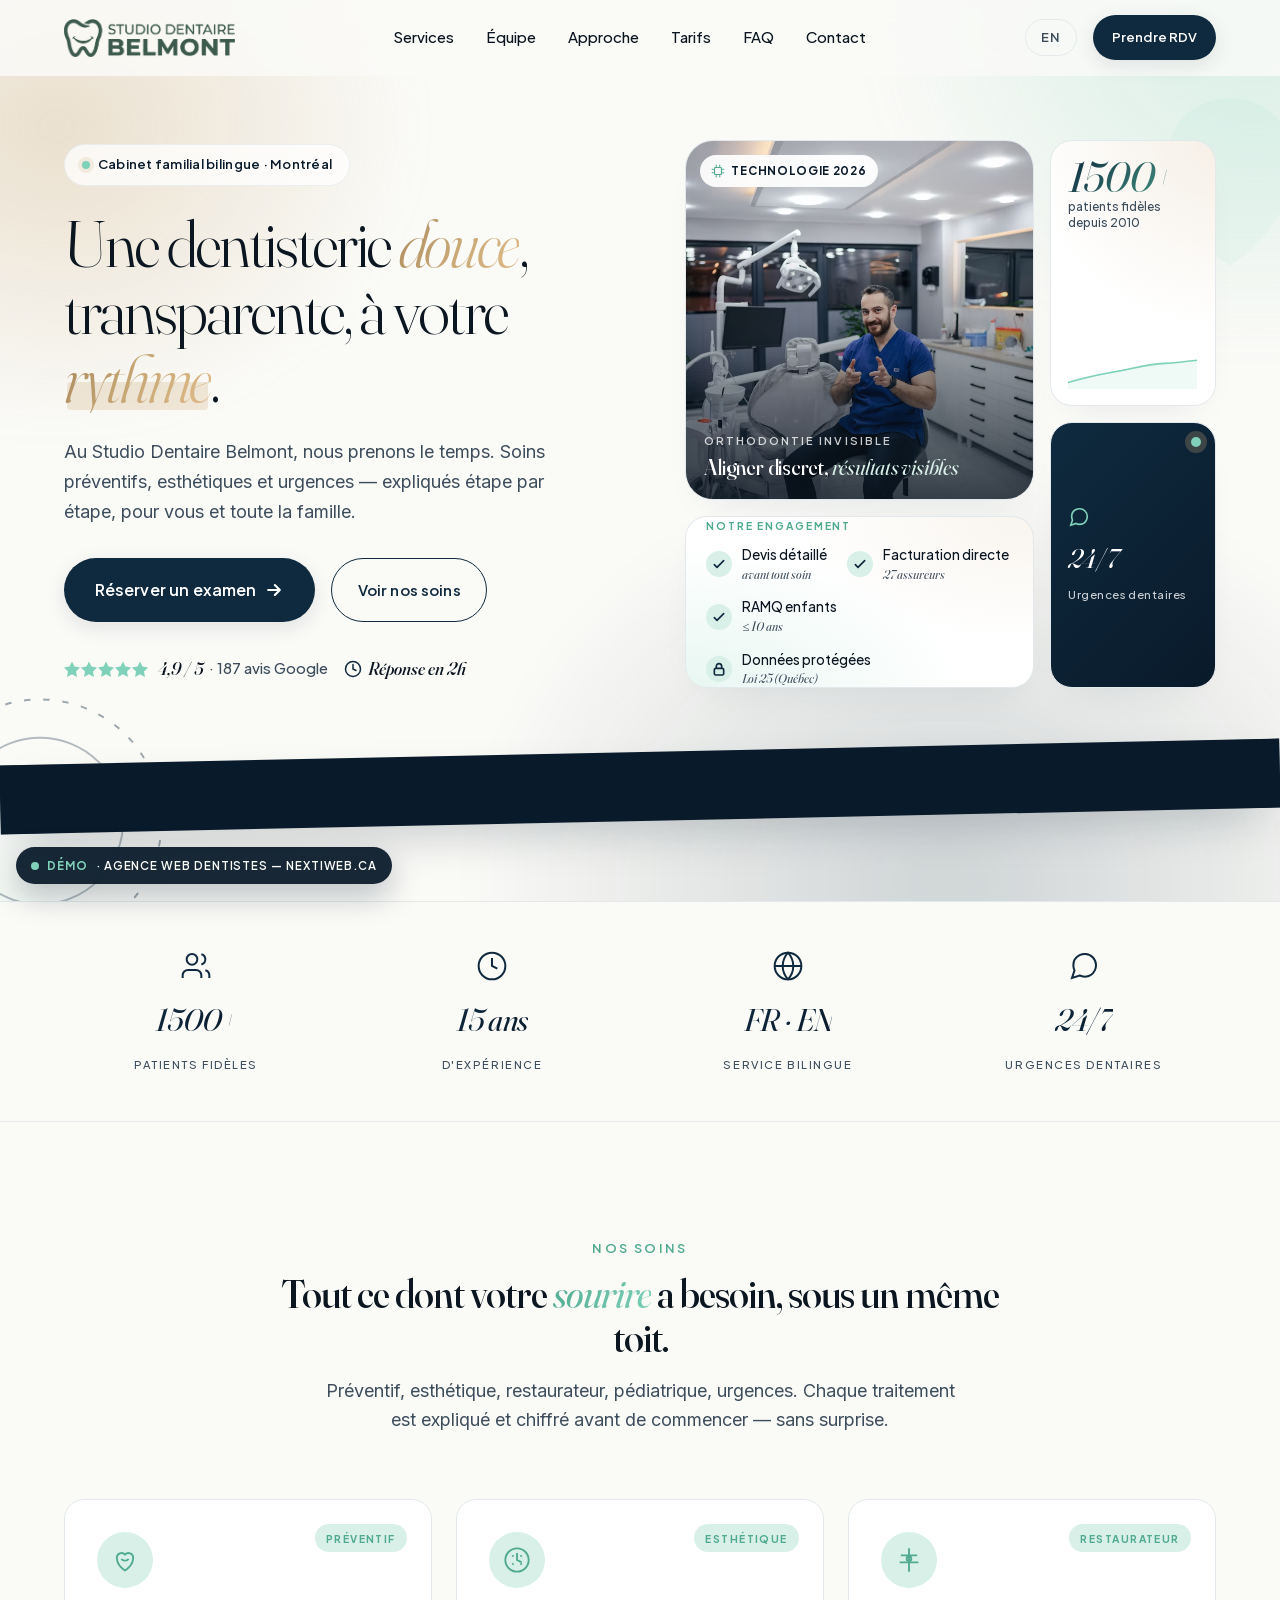
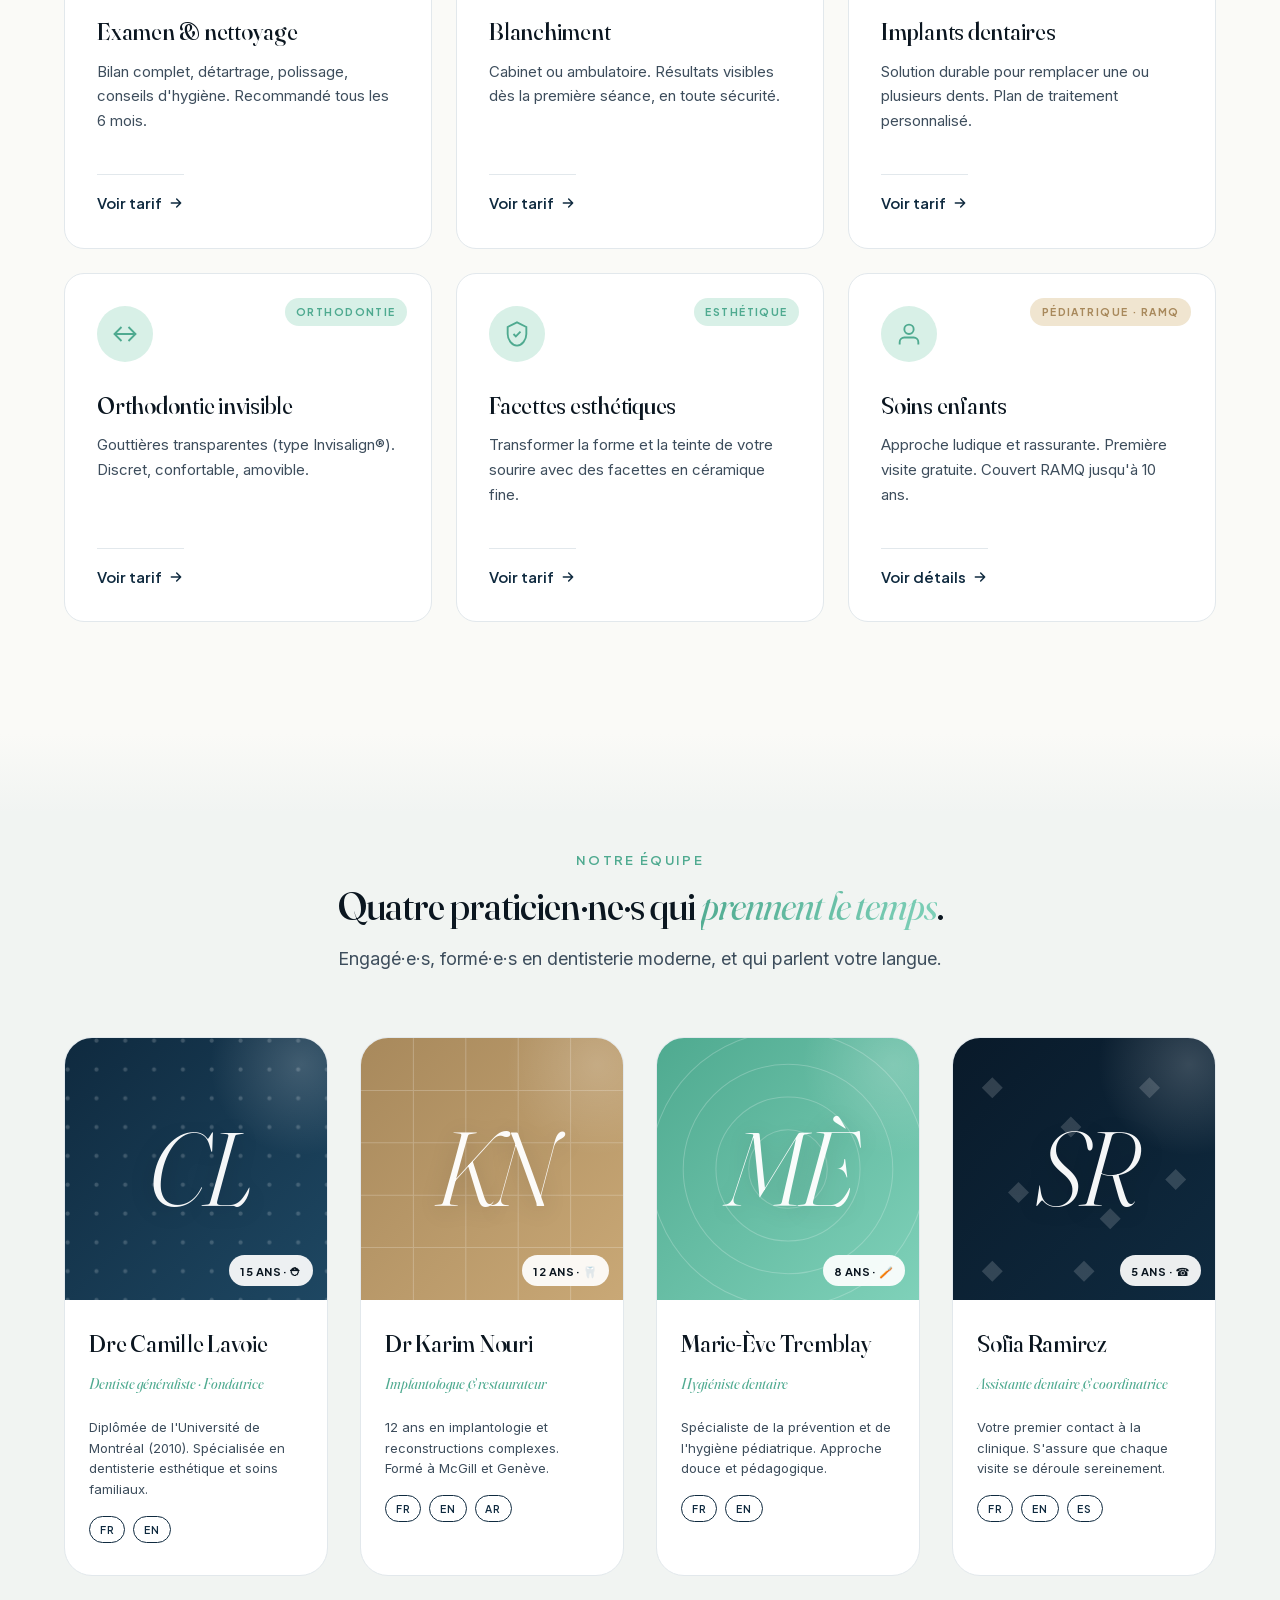
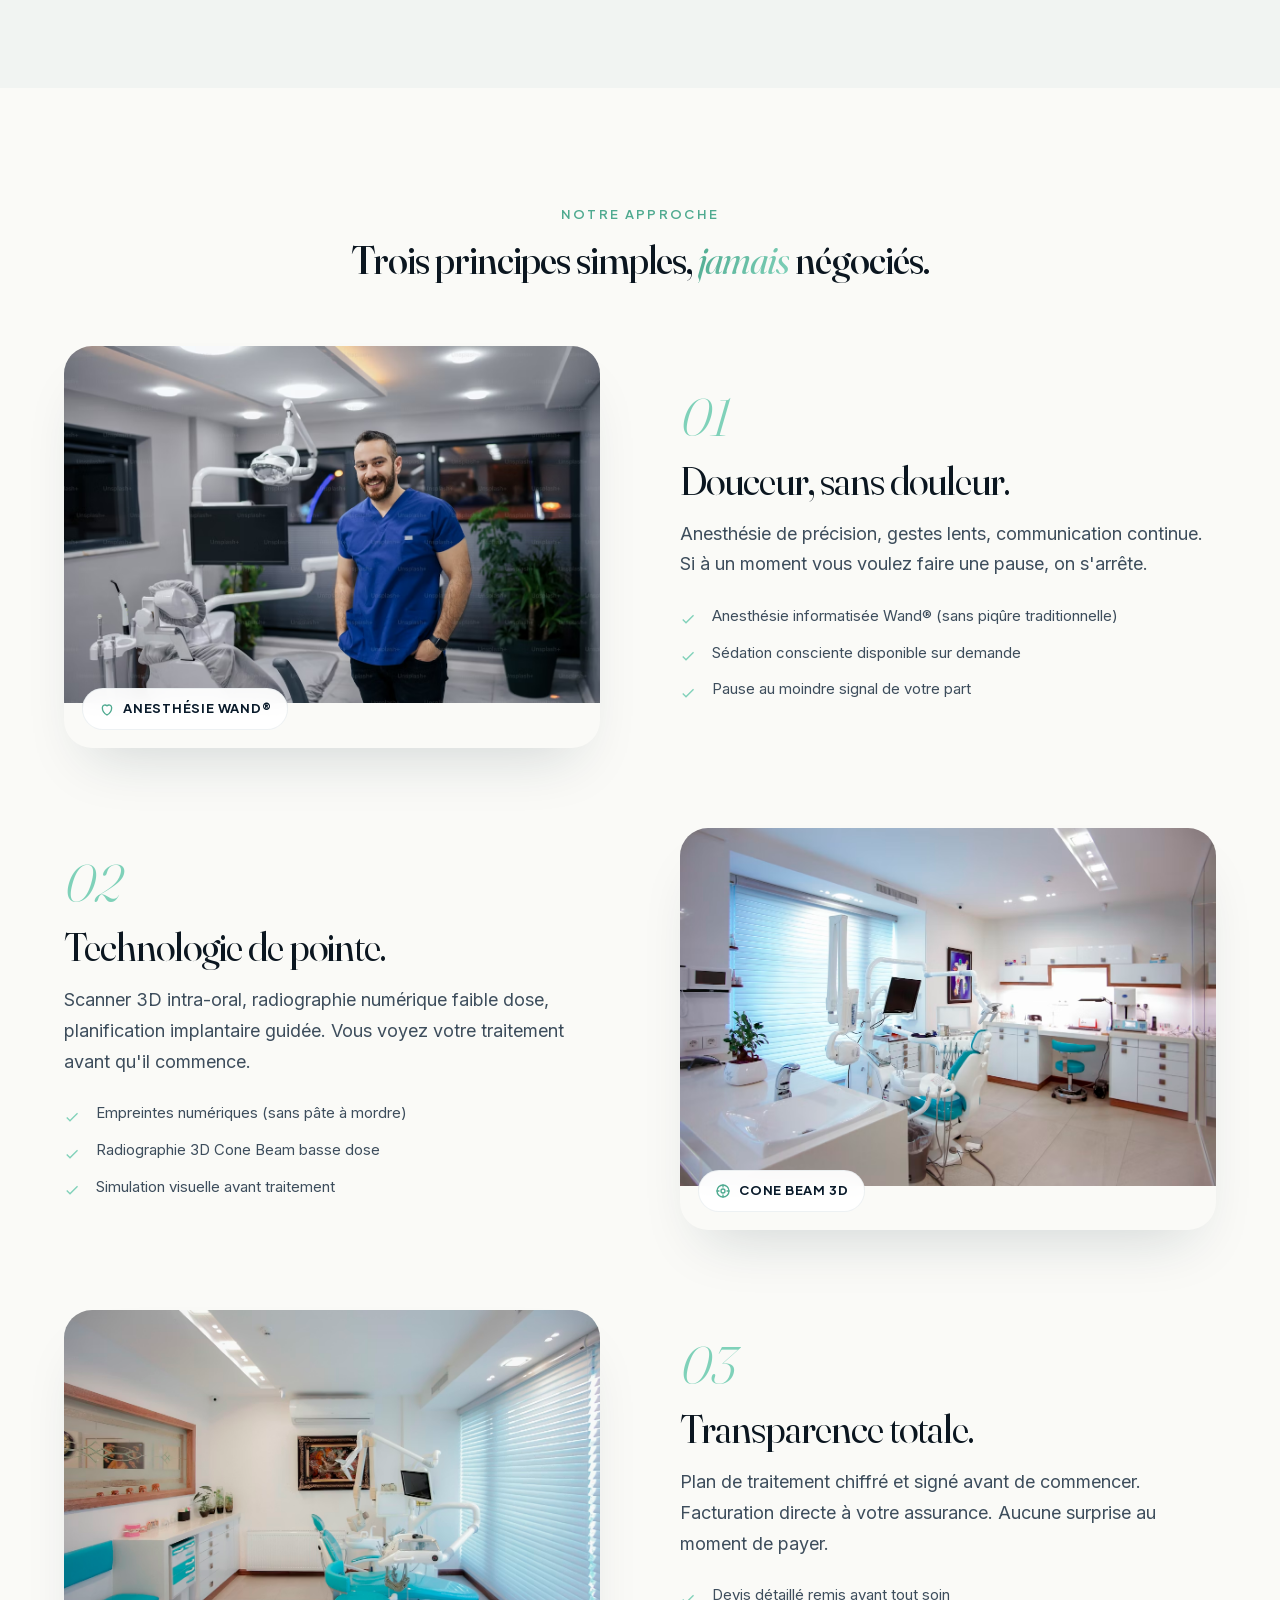
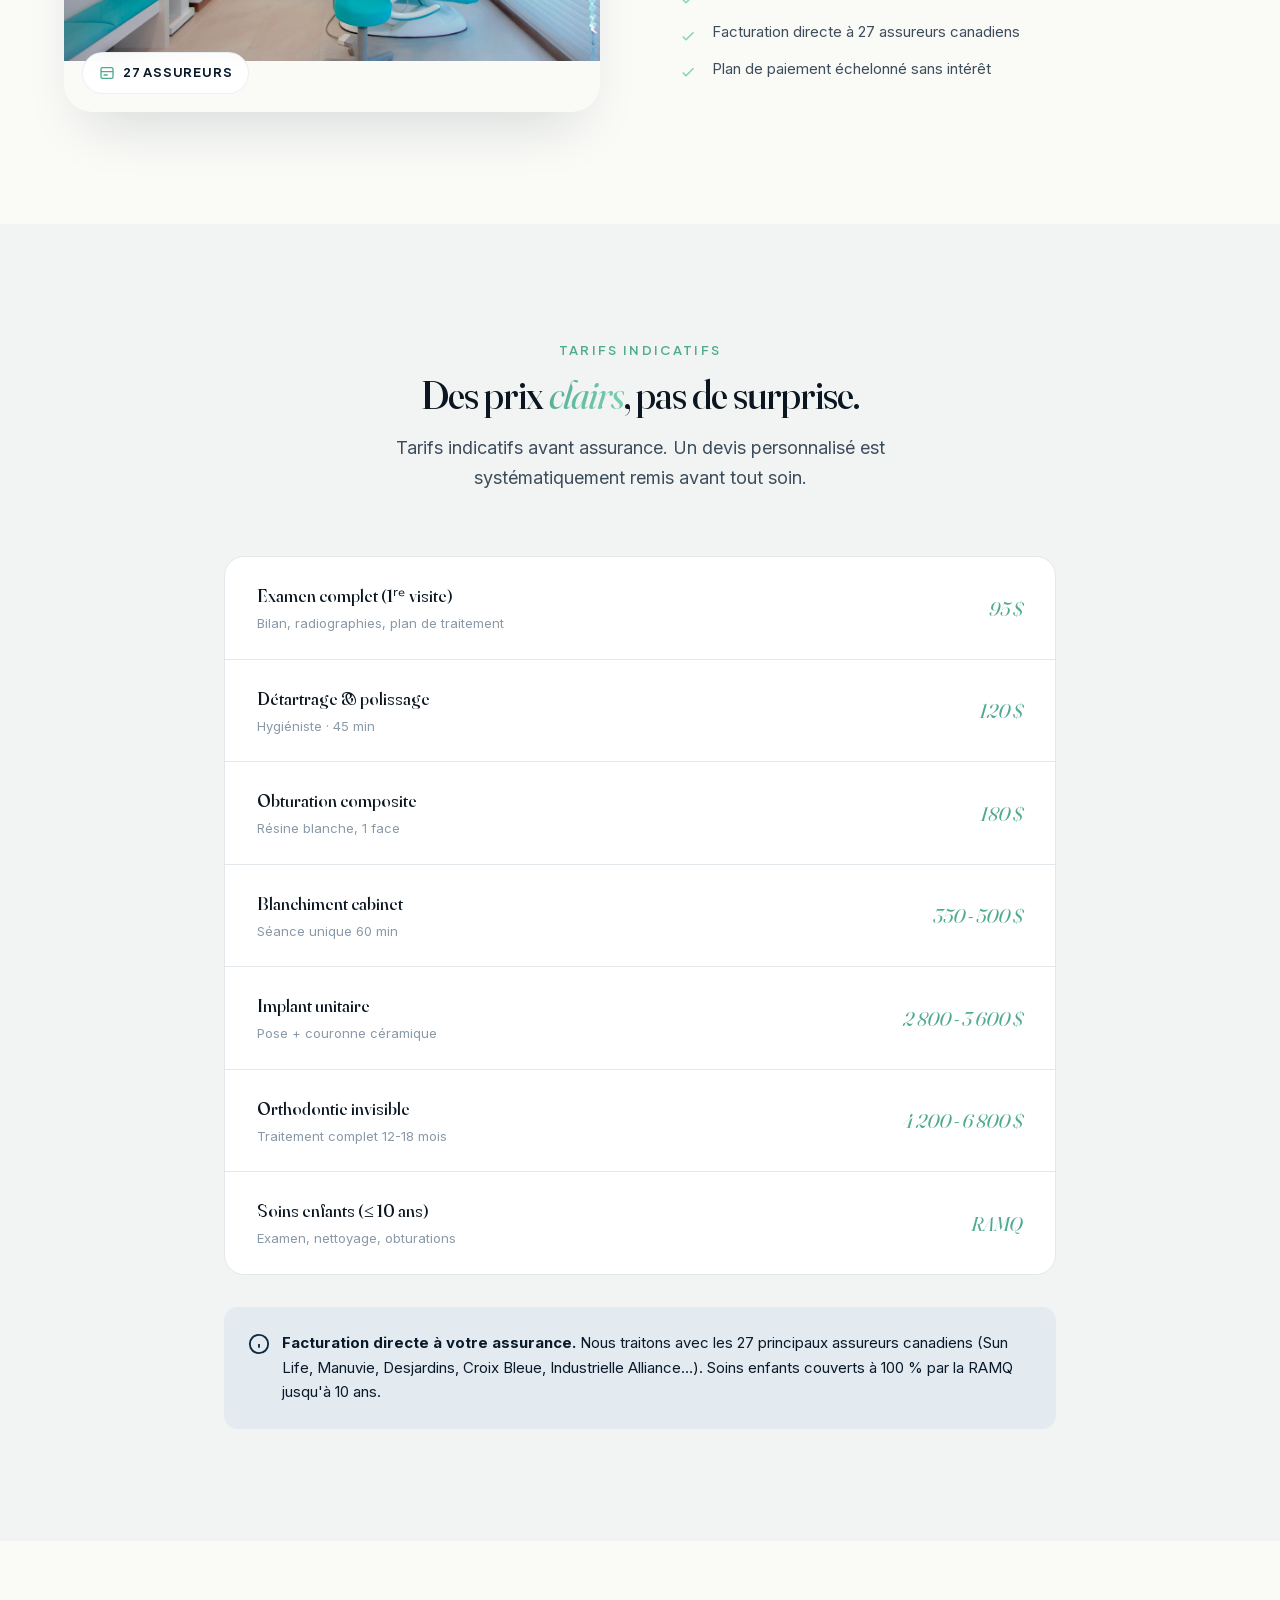
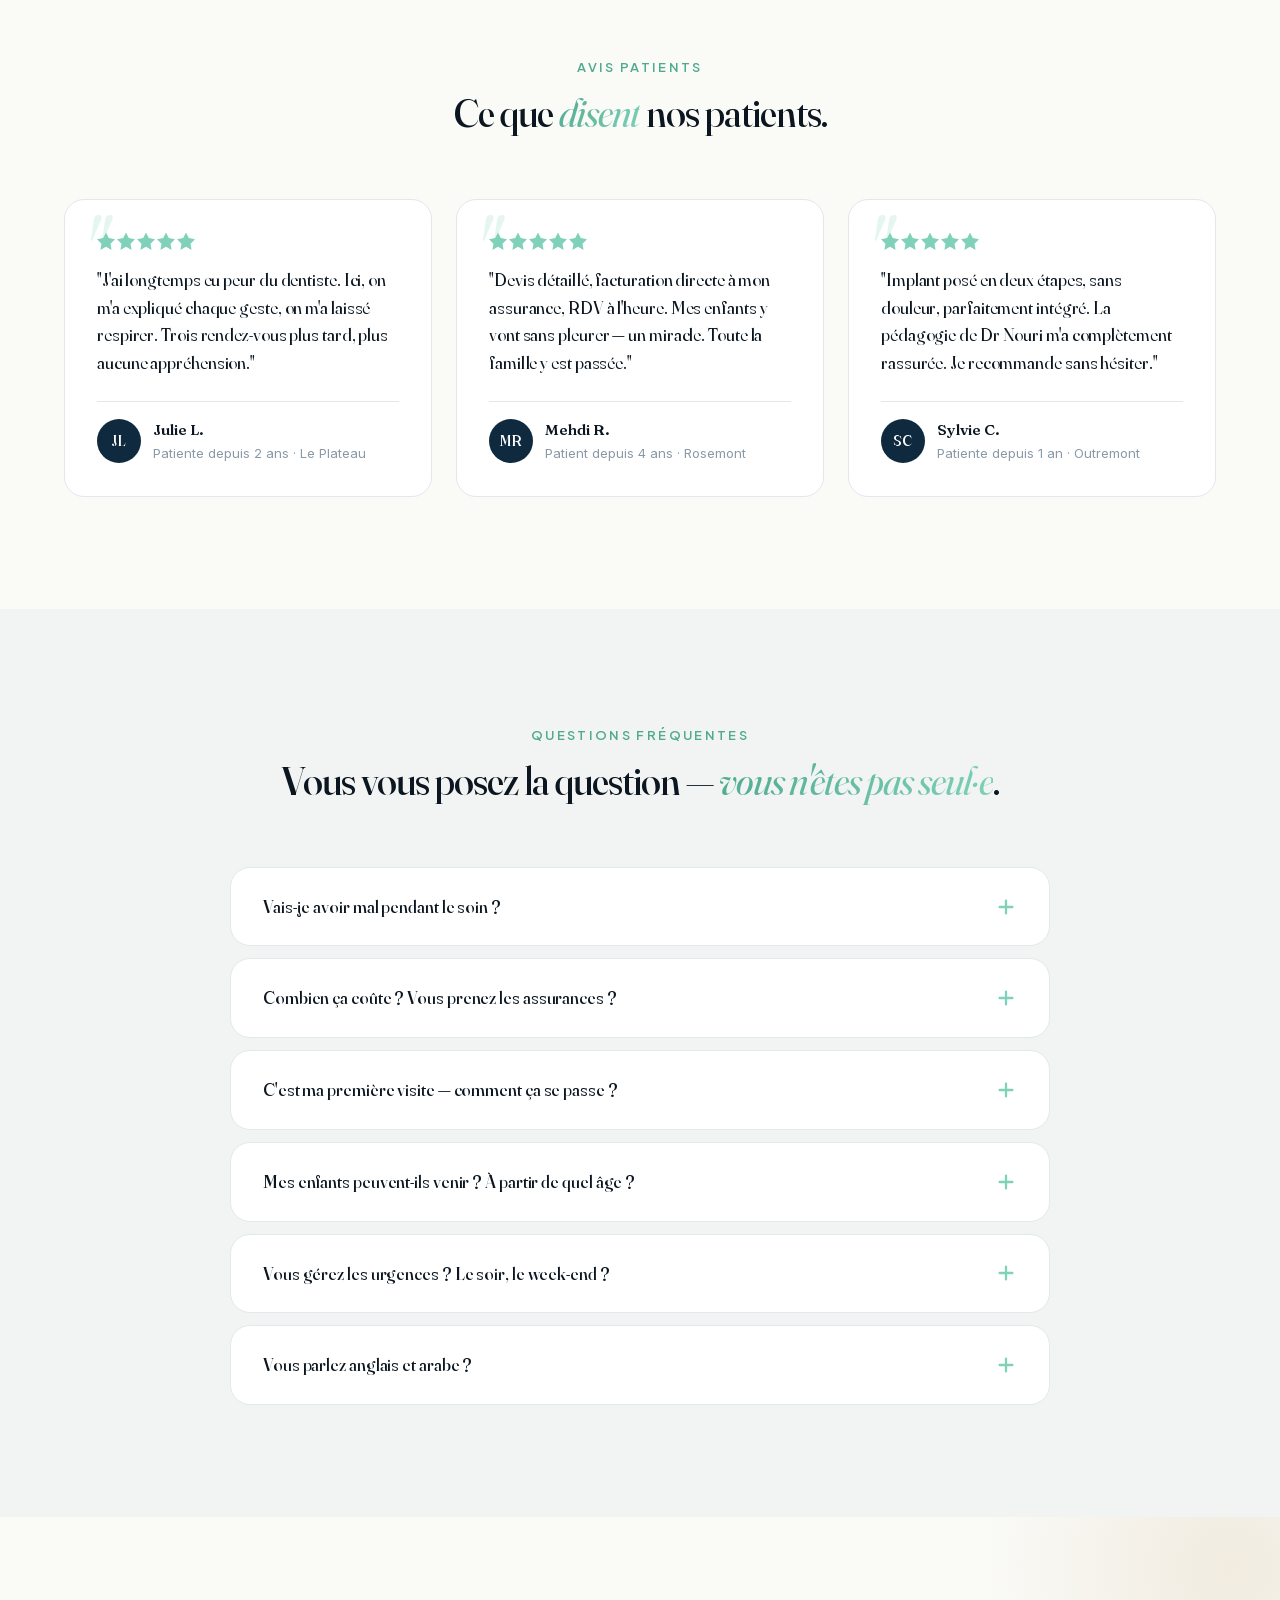
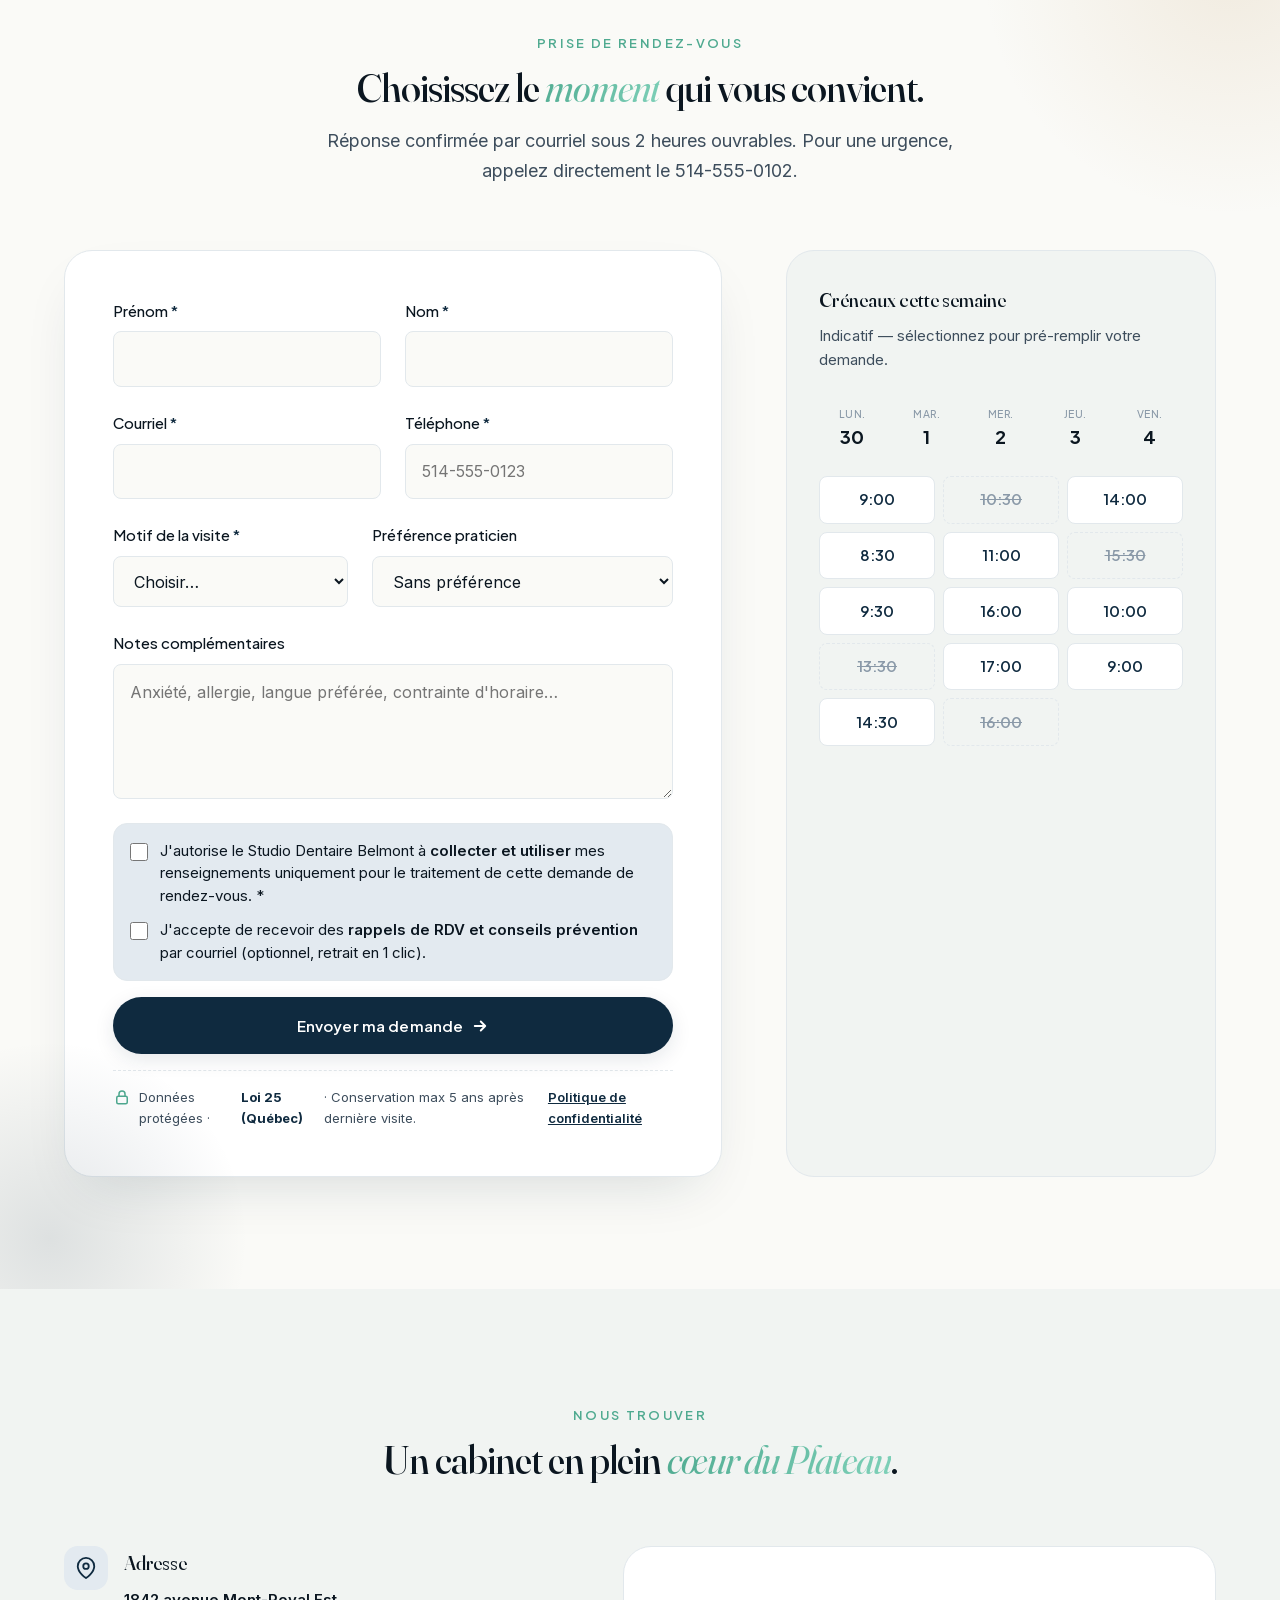
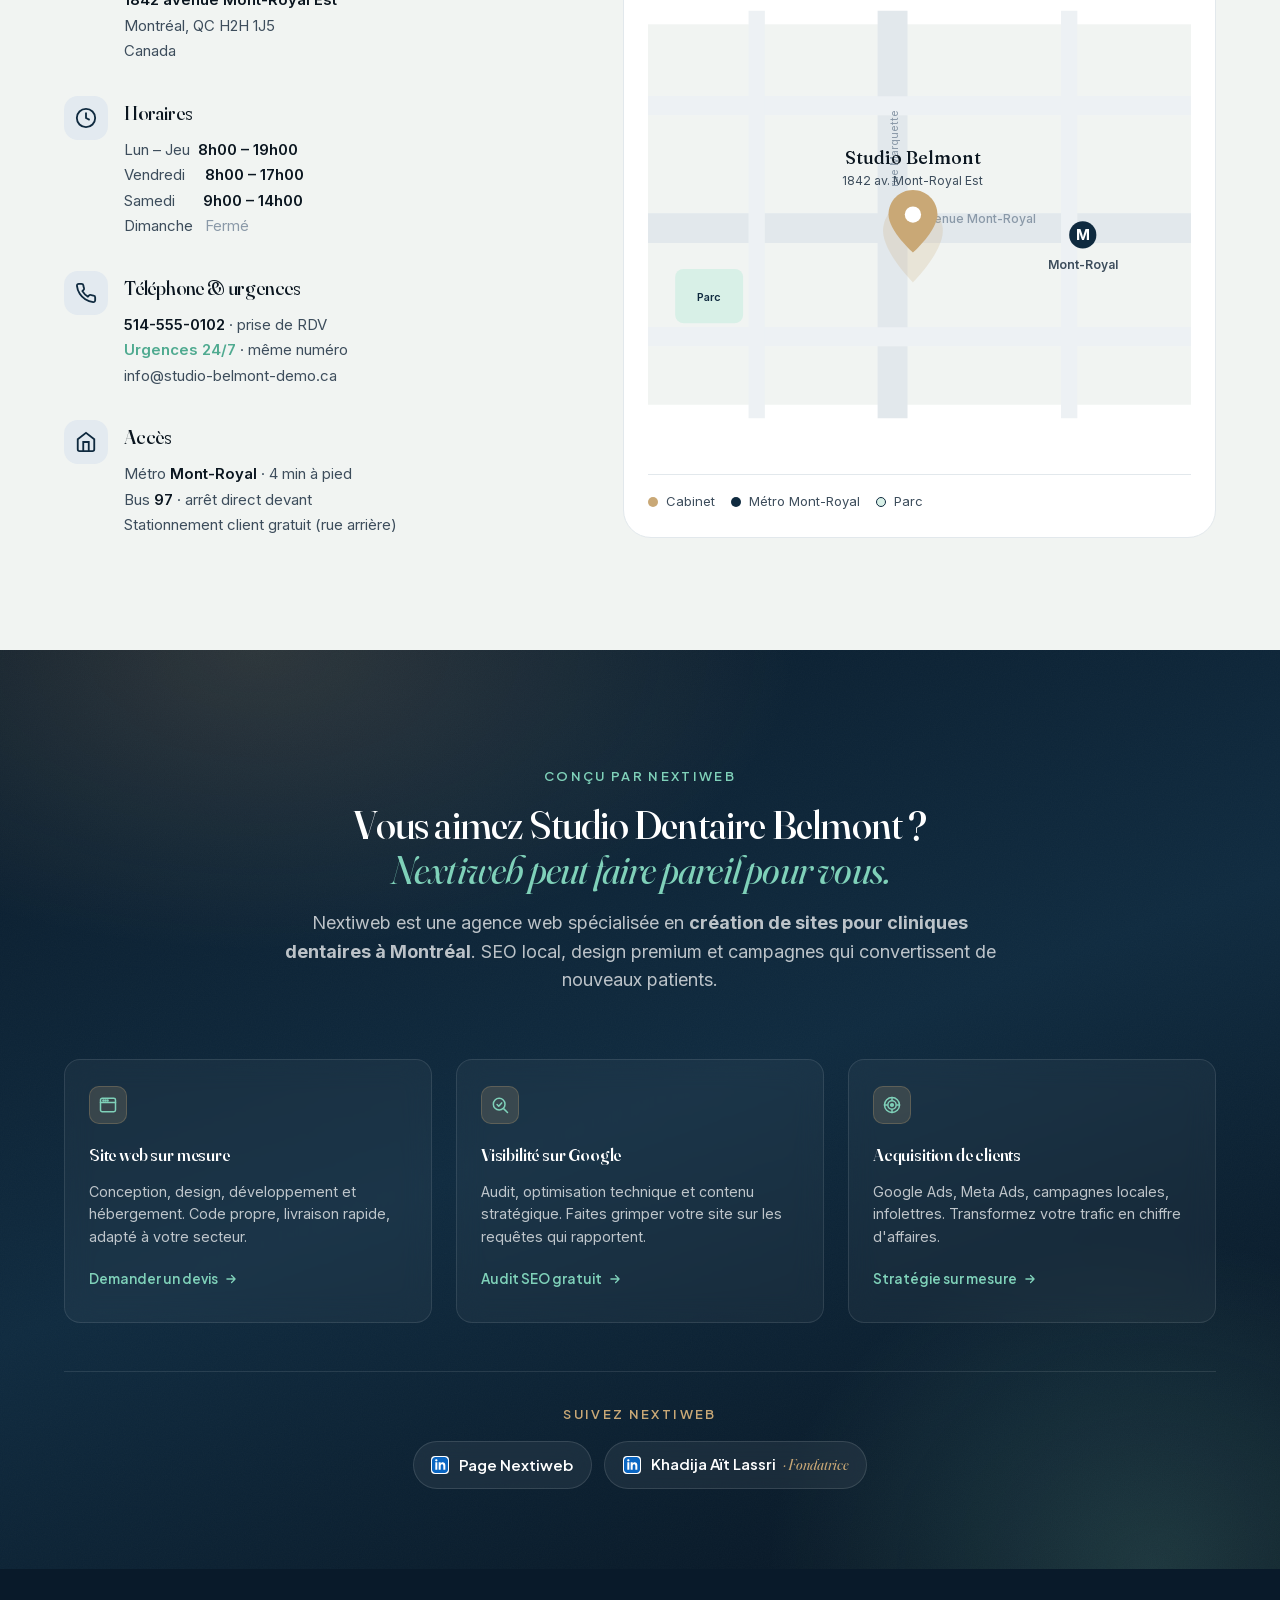
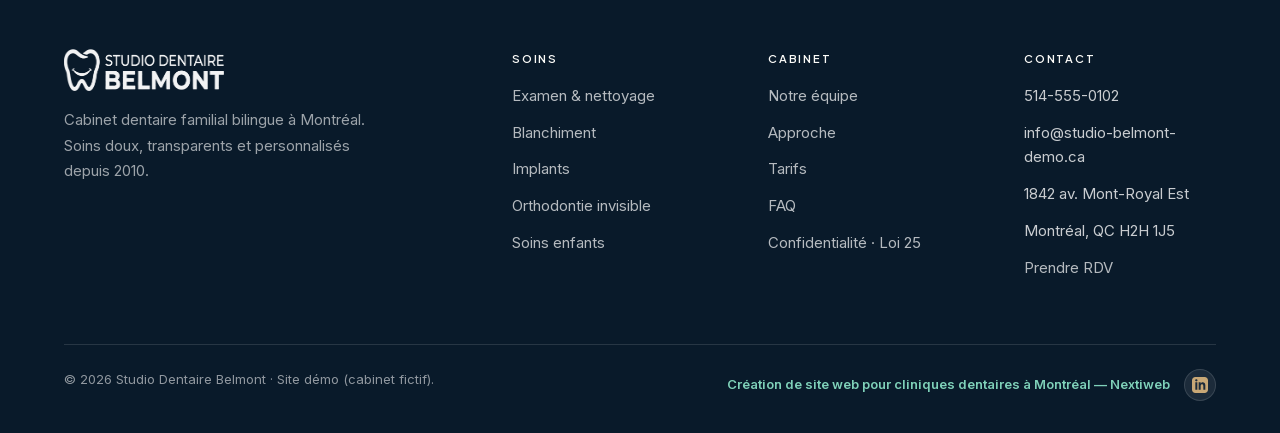
==== commit ea73dae0: "Perf : polices auto-hébergées — suppression Google Fonts (FCP -1s estimé) - 8 fichiers woff2 télécha" ====
--- a/index.html
+++ b/index.html
@@ -40,11 +40,10 @@
 <link rel="icon" href="images/optimized/logo-icon.png" type="image/png">
 <link rel="apple-touch-icon" href="images/optimized/apple-touch-icon.png">
 
-<!-- Fonts — chargement asynchrone (non render-blocking) + Fraunces allégé (axe SOFT retiré) -->
-<link rel="preconnect" href="https://fonts.googleapis.com">
-<link rel="preconnect" href="https://fonts.gstatic.com" crossorigin>
-<link rel="preload" as="style" href="https://fonts.googleapis.com/css2?family=Fraunces:ital,opsz,wght@0,9..144,300..700;1,9..144,300..700&family=Inter:wght@400;500;600;700&family=Plus+Jakarta+Sans:wght@500;600;700&display=swap" onload="this.onload=null;this.rel='stylesheet'">
-<noscript><link rel="stylesheet" href="https://fonts.googleapis.com/css2?family=Fraunces:ital,opsz,wght@0,9..144,300..700;1,9..144,300..700&family=Inter:wght@400;500;600;700&family=Plus+Jakarta+Sans:wght@500;600;700&display=swap"></noscript>
+<!-- Polices auto-hébergées — élimine DNS/connexion Google Fonts -->
+<link rel="preload" href="fonts/inter-latin.woff2" as="font" type="font/woff2" crossorigin>
+<link rel="preload" href="fonts/fraunces-normal-latin.woff2" as="font" type="font/woff2" crossorigin>
+<link rel="stylesheet" href="css/fonts.css">
 
 <!-- Preload hero -->
 <link rel="preload" as="image" href="images/demo-nextiweb-site-clinique-dentaire-montreal-orthodontie.avif" type="image/avif" fetchpriority="high">
--- a/css/fonts.css
+++ b/css/fonts.css
@@ -0,0 +1,66 @@
+/* Polices auto-hébergées — élimine la dépendance Google Fonts pour améliorer le FCP */
+
+@font-face {
+  font-family: 'Fraunces';
+  font-style: italic;
+  font-weight: 300 700;
+  font-display: swap;
+  src: url('../fonts/fraunces-italic-latin-ext.woff2') format('woff2');
+  unicode-range: U+0100-02BA, U+02BD-02C5, U+02C7-02CC, U+02CE-02D7, U+02DD-02FF, U+0304, U+0308, U+0329, U+1D00-1DBF, U+1E00-1E9F, U+1EF2-1EFF, U+2020, U+20A0-20AB, U+20AD-20C0, U+2113, U+2C60-2C7F, U+A720-A7FF;
+}
+@font-face {
+  font-family: 'Fraunces';
+  font-style: italic;
+  font-weight: 300 700;
+  font-display: swap;
+  src: url('../fonts/fraunces-italic-latin.woff2') format('woff2');
+  unicode-range: U+0000-00FF, U+0131, U+0152-0153, U+02BB-02BC, U+02C6, U+02DA, U+02DC, U+0304, U+0308, U+0329, U+2000-206F, U+20AC, U+2122, U+2191, U+2193, U+2212, U+2215, U+FEFF, U+FFFD;
+}
+@font-face {
+  font-family: 'Fraunces';
+  font-style: normal;
+  font-weight: 300 700;
+  font-display: swap;
+  src: url('../fonts/fraunces-normal-latin-ext.woff2') format('woff2');
+  unicode-range: U+0100-02BA, U+02BD-02C5, U+02C7-02CC, U+02CE-02D7, U+02DD-02FF, U+0304, U+0308, U+0329, U+1D00-1DBF, U+1E00-1E9F, U+1EF2-1EFF, U+2020, U+20A0-20AB, U+20AD-20C0, U+2113, U+2C60-2C7F, U+A720-A7FF;
+}
+@font-face {
+  font-family: 'Fraunces';
+  font-style: normal;
+  font-weight: 300 700;
+  font-display: swap;
+  src: url('../fonts/fraunces-normal-latin.woff2') format('woff2');
+  unicode-range: U+0000-00FF, U+0131, U+0152-0153, U+02BB-02BC, U+02C6, U+02DA, U+02DC, U+0304, U+0308, U+0329, U+2000-206F, U+20AC, U+2122, U+2191, U+2193, U+2212, U+2215, U+FEFF, U+FFFD;
+}
+@font-face {
+  font-family: 'Inter';
+  font-style: normal;
+  font-weight: 400 700;
+  font-display: swap;
+  src: url('../fonts/inter-latin-ext.woff2') format('woff2');
+  unicode-range: U+0100-02BA, U+02BD-02C5, U+02C7-02CC, U+02CE-02D7, U+02DD-02FF, U+0304, U+0308, U+0329, U+1D00-1DBF, U+1E00-1E9F, U+1EF2-1EFF, U+2020, U+20A0-20AB, U+20AD-20C0, U+2113, U+2C60-2C7F, U+A720-A7FF;
+}
+@font-face {
+  font-family: 'Inter';
+  font-style: normal;
+  font-weight: 400 700;
+  font-display: swap;
+  src: url('../fonts/inter-latin.woff2') format('woff2');
+  unicode-range: U+0000-00FF, U+0131, U+0152-0153, U+02BB-02BC, U+02C6, U+02DA, U+02DC, U+0304, U+0308, U+0329, U+2000-206F, U+20AC, U+2122, U+2191, U+2193, U+2212, U+2215, U+FEFF, U+FFFD;
+}
+@font-face {
+  font-family: 'Plus Jakarta Sans';
+  font-style: normal;
+  font-weight: 500 700;
+  font-display: swap;
+  src: url('../fonts/plus-jakarta-sans-latin-ext.woff2') format('woff2');
+  unicode-range: U+0100-02BA, U+02BD-02C5, U+02C7-02CC, U+02CE-02D7, U+02DD-02FF, U+0304, U+0308, U+0329, U+1D00-1DBF, U+1E00-1E9F, U+1EF2-1EFF, U+2020, U+20A0-20AB, U+20AD-20C0, U+2113, U+2C60-2C7F, U+A720-A7FF;
+}
+@font-face {
+  font-family: 'Plus Jakarta Sans';
+  font-style: normal;
+  font-weight: 500 700;
+  font-display: swap;
+  src: url('../fonts/plus-jakarta-sans-latin.woff2') format('woff2');
+  unicode-range: U+0000-00FF, U+0131, U+0152-0153, U+02BB-02BC, U+02C6, U+02DA, U+02DC, U+0304, U+0308, U+0329, U+2000-206F, U+20AC, U+2122, U+2191, U+2193, U+2212, U+2215, U+FEFF, U+FFFD;
+}
